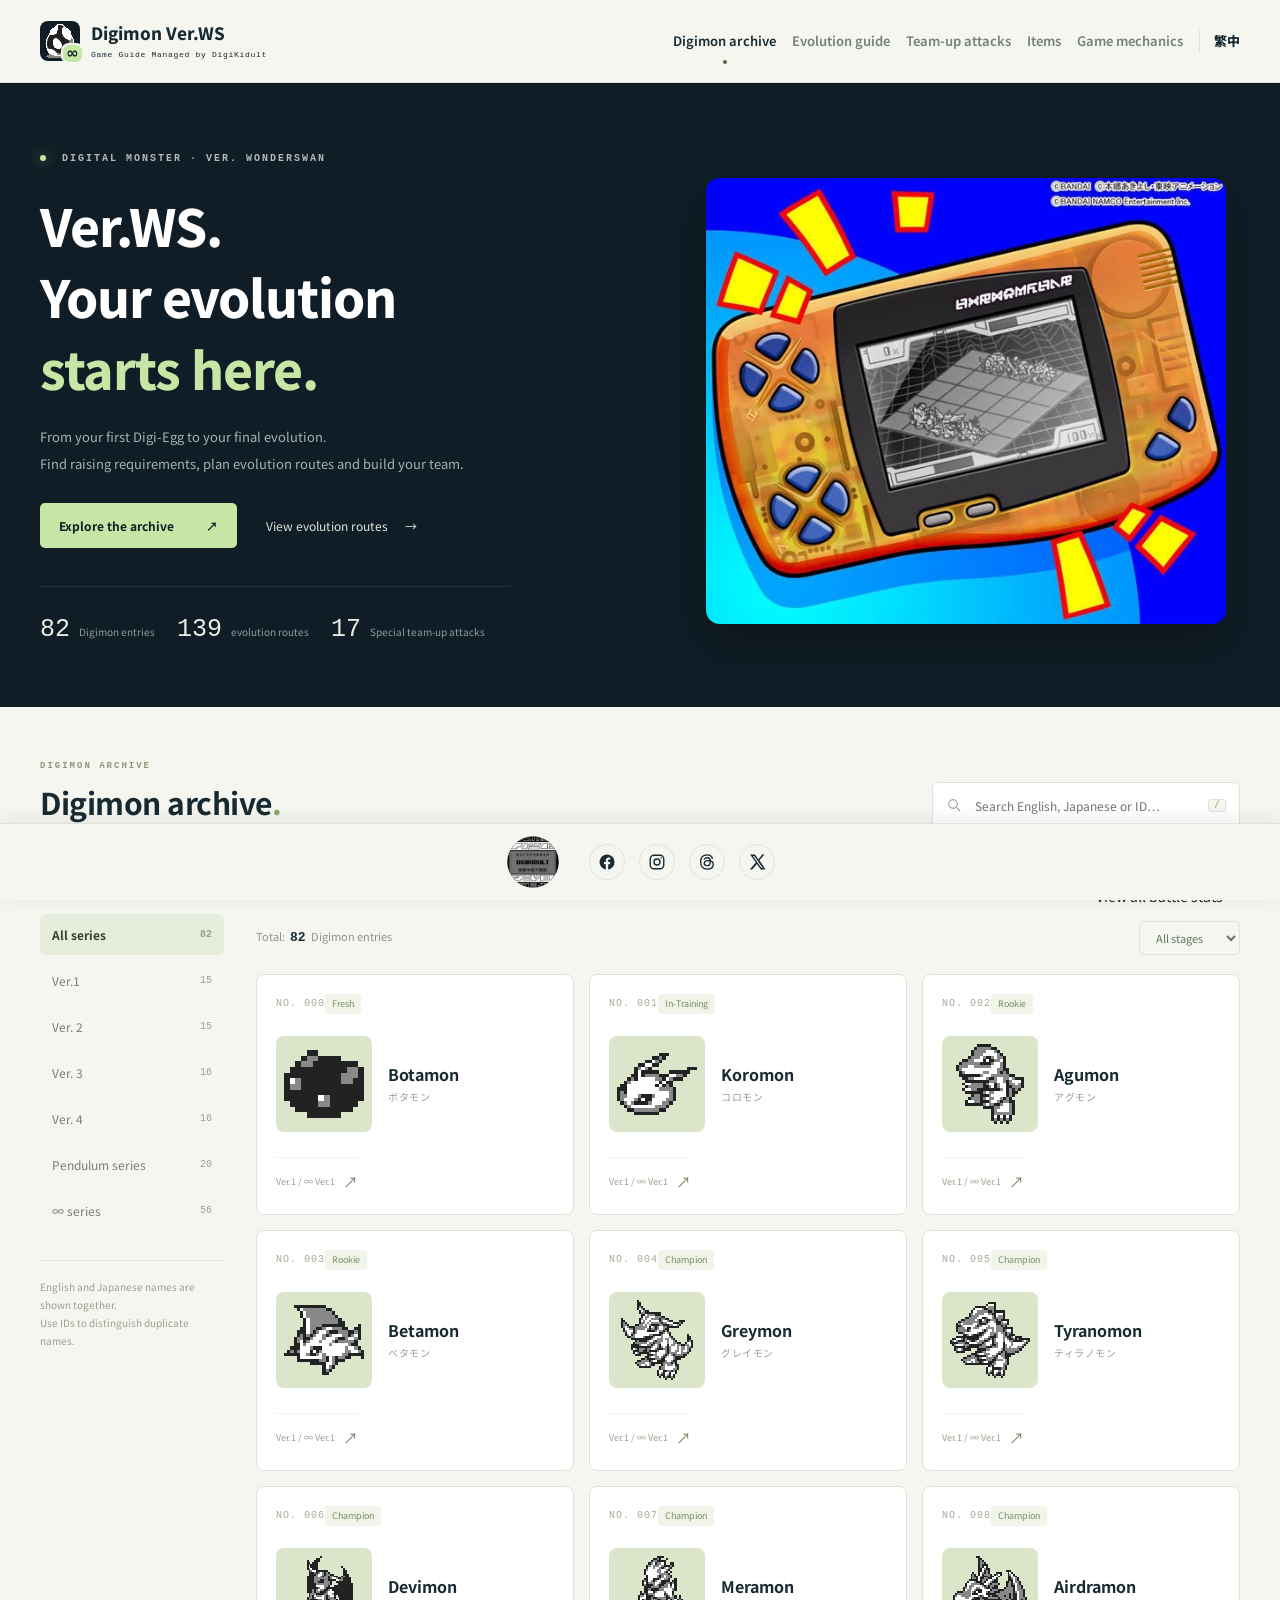
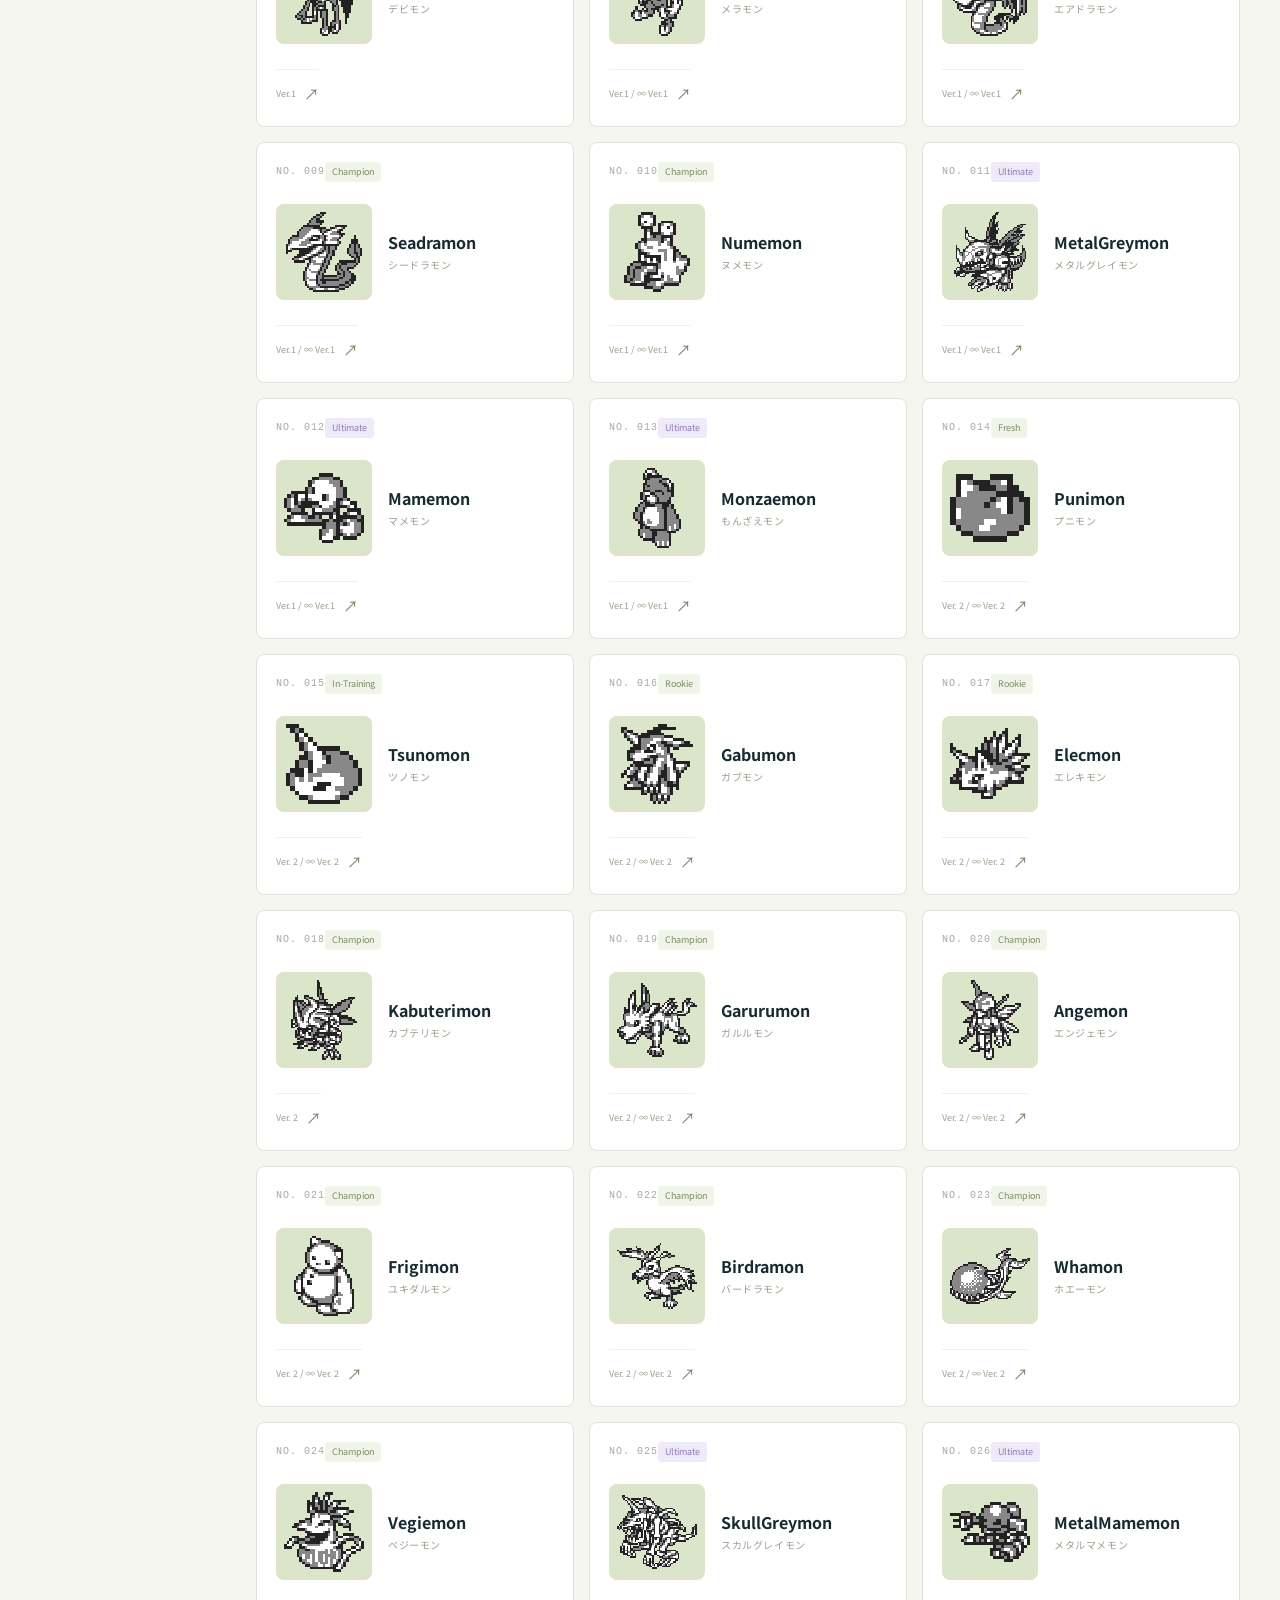
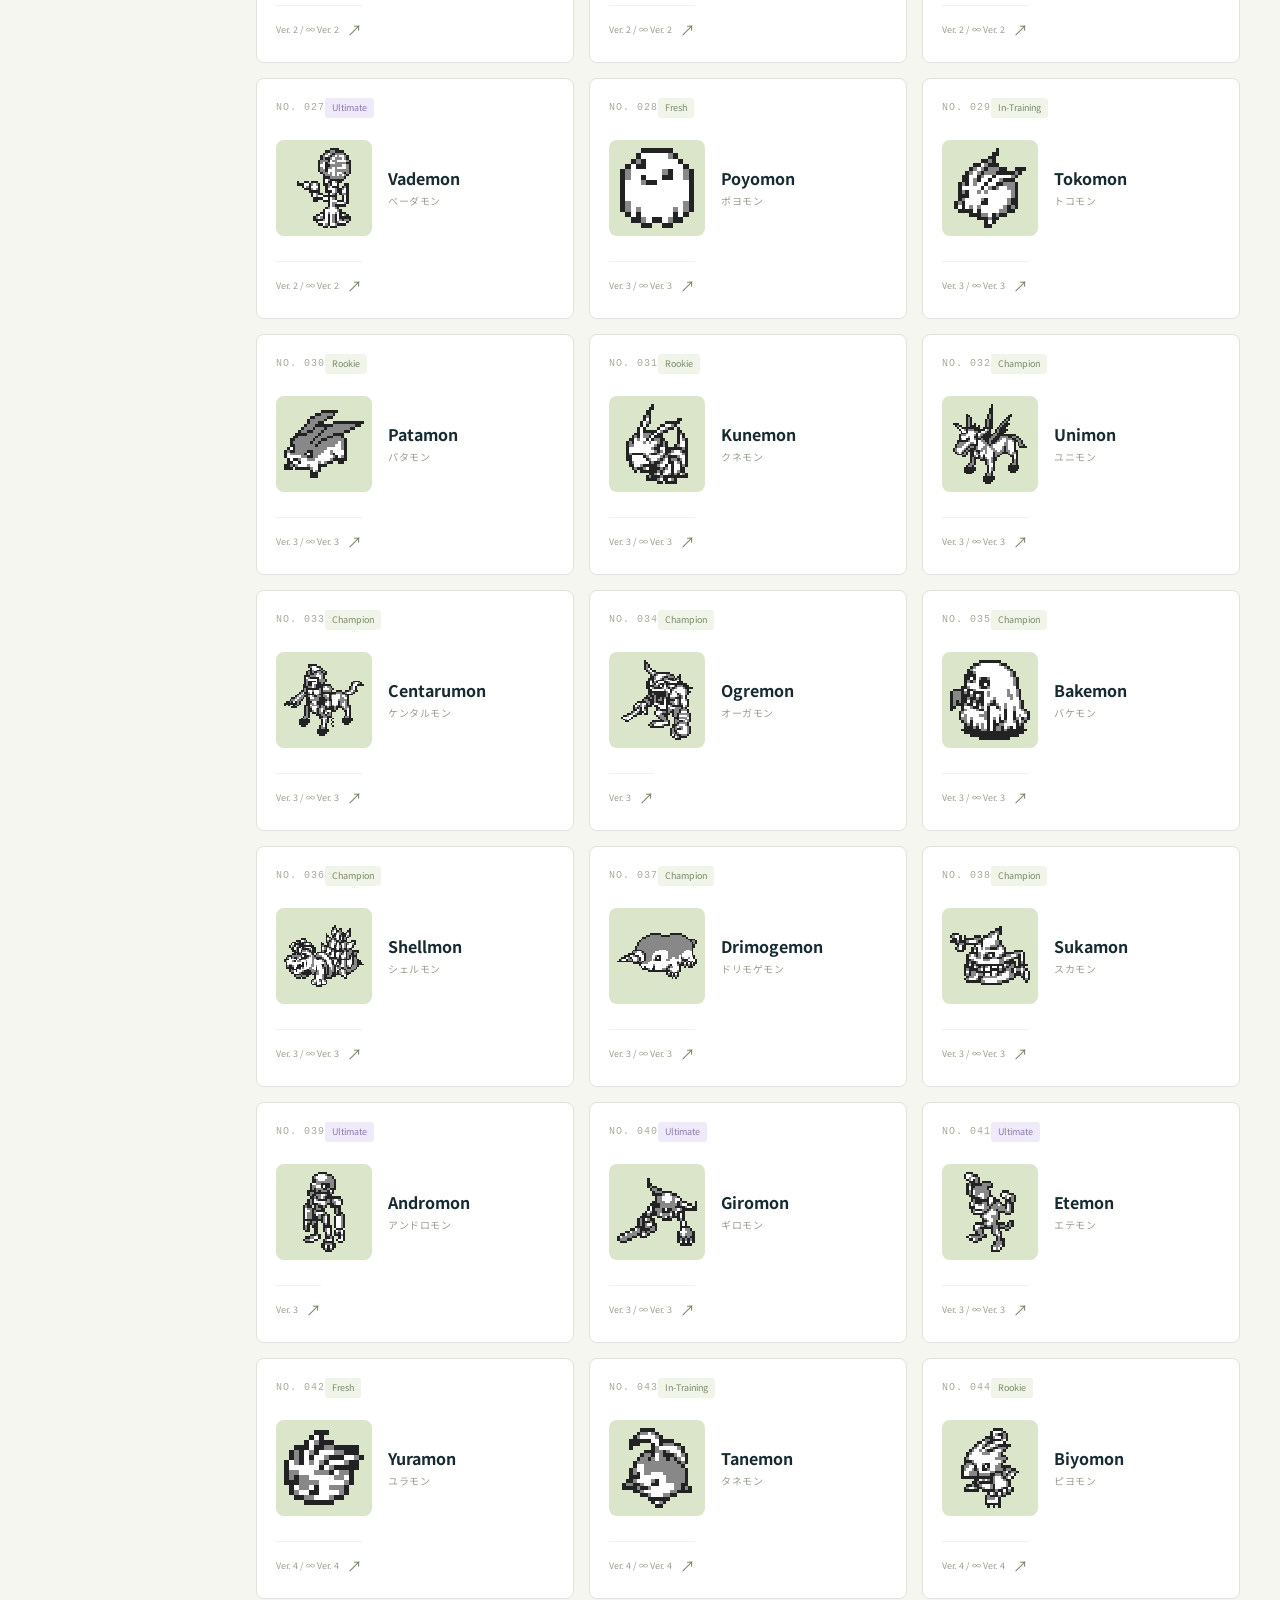
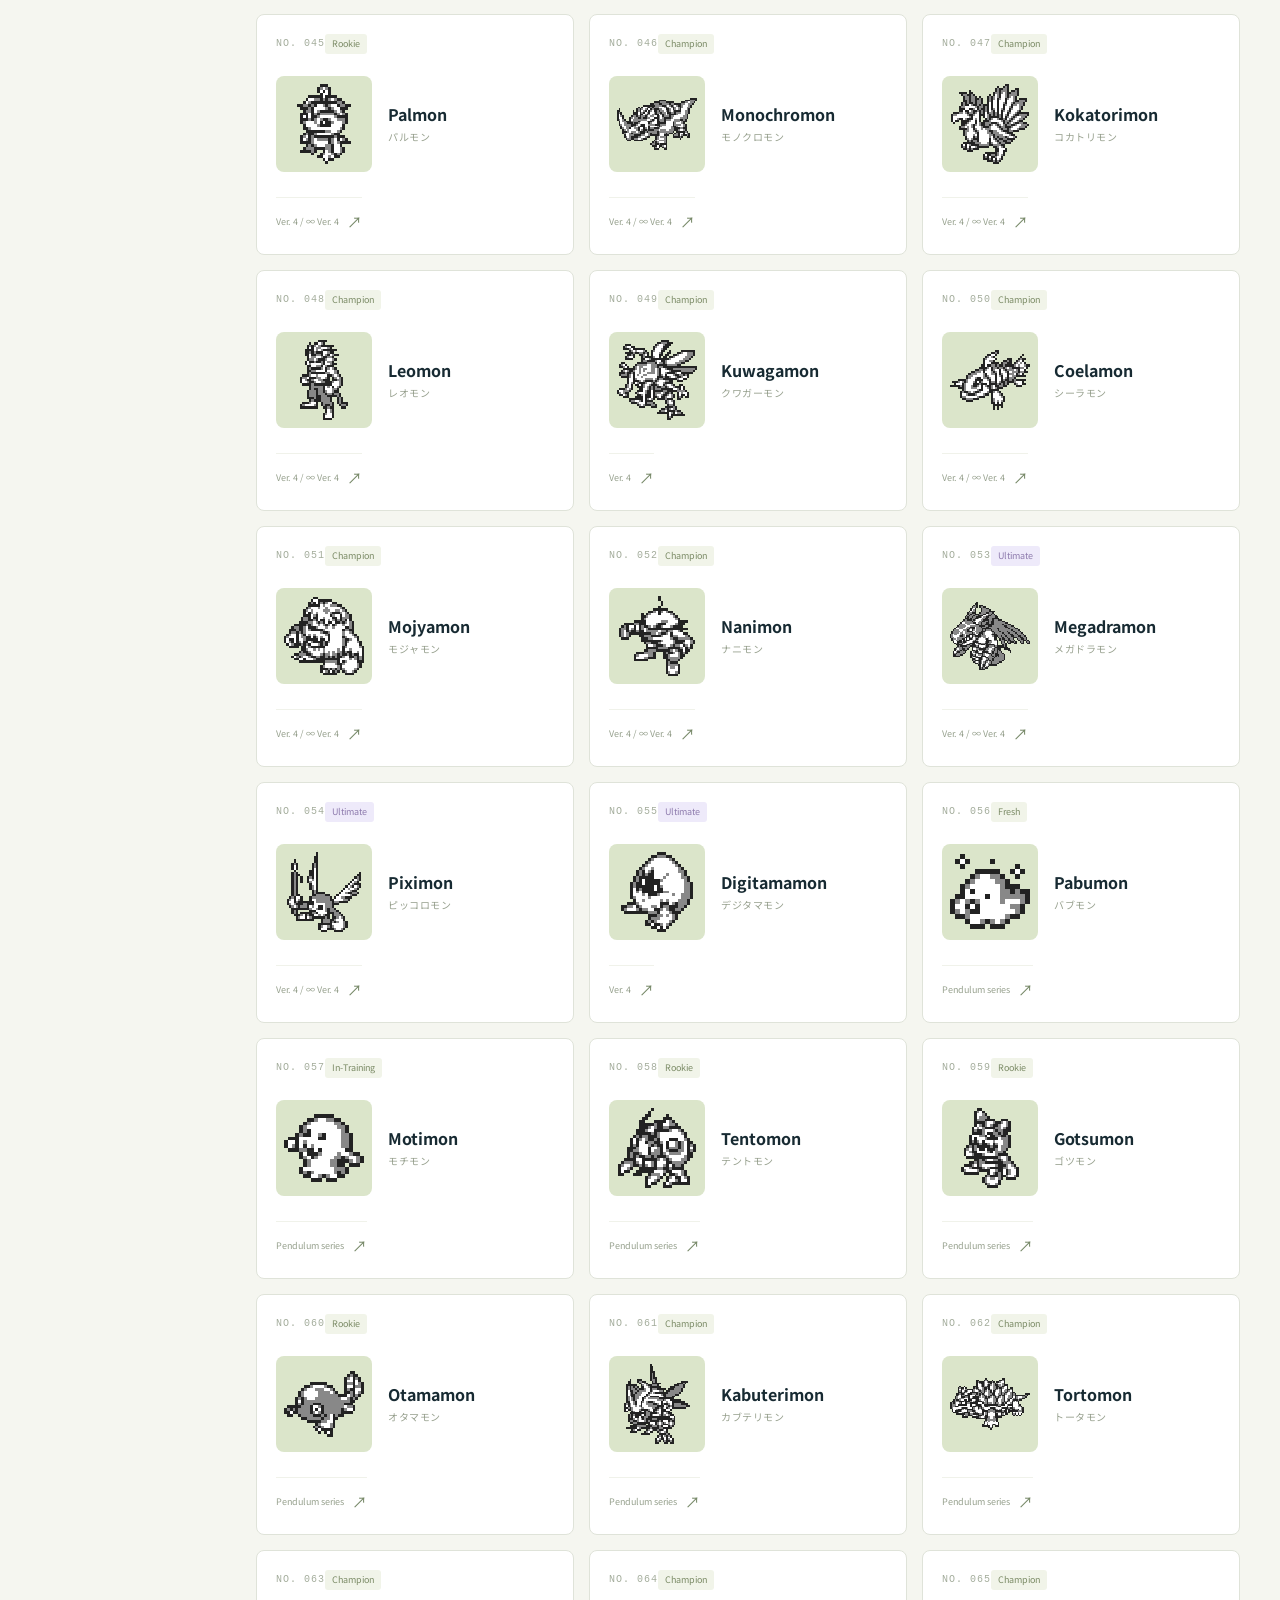
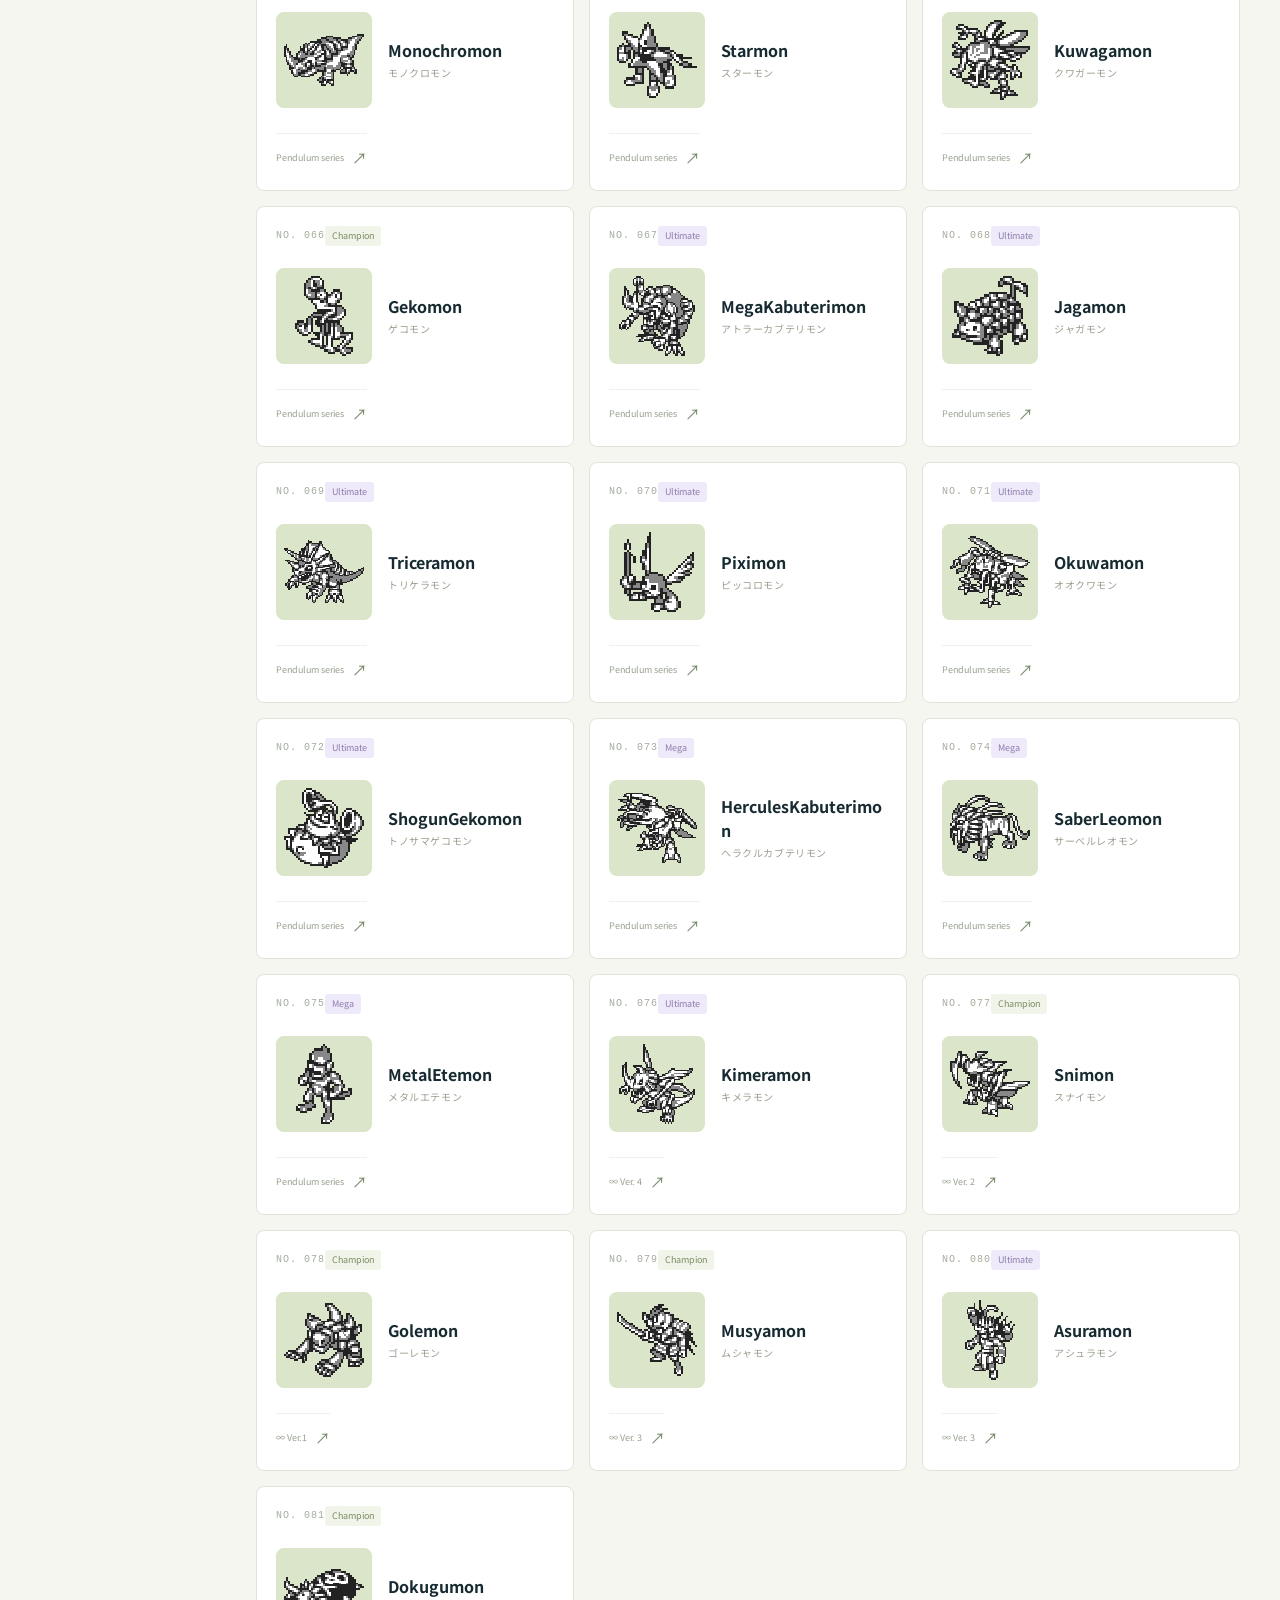
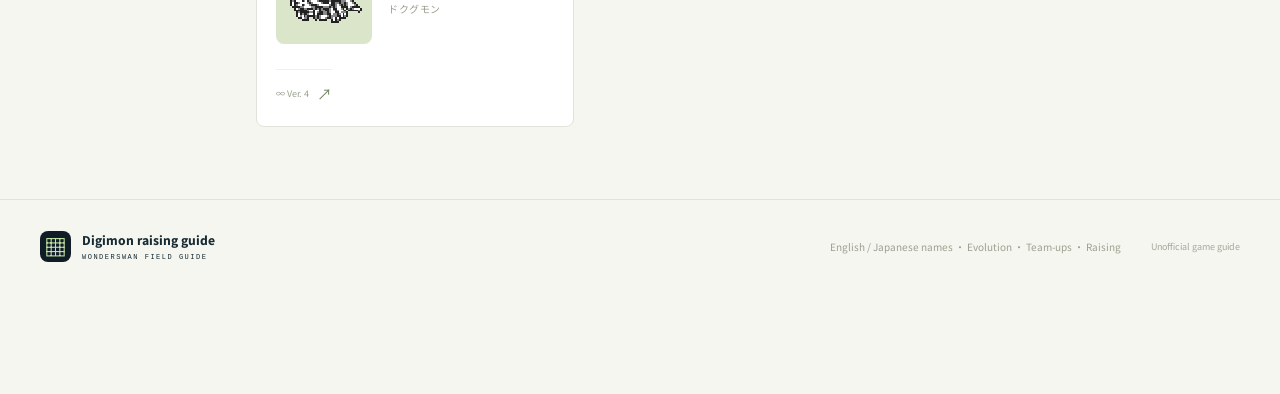
==== index_en.html @ 206e2a3a "Add files via upload" ====
<!doctype html>
<html lang="en">
<head>
 <meta charset="UTF-8"><meta name="viewport" content="width=device-width, initial-scale=1">
 <meta name="theme-color" content="#101d26"><meta name="description" content="Digital Monster Ver.WS guide: 82 Digimon, evolution requirements, team-up attacks, items and game mechanics.">
 <title>Digital Monster Ver.WS Guide</title>
 <link rel="icon" href="./icon.svg" type="image/svg+xml"><link rel="stylesheet" href="./style.css">
 <script defer src="./data_en.js"></script><script defer src="./core_en.js"></script><script defer src="./app_en.js"></script>
<link rel="stylesheet" href="./bottom-bar.css?v=20261018">
<script defer src="./language-switch.js"></script>
<link rel="alternate" hreflang="en" href="./index_en.html"><link rel="alternate" hreflang="zh-Hant" href="./index.html">
</head>
<body>
 <a class="skip" href="#main">Skip to guide content</a>
 <header class="site-header"><div class="header-inner">
  <a class="brand" href="#/digimon" aria-label="Back to the Digimon archive"><span class="brand-mark egg-brand-mark"><img src="./infinity-egg.png" alt="タマゴ∞" width="40" height="40"><span class="infinity-badge" aria-hidden="true">∞</span></span><span>Digimon Ver.WS<span class="brand-sub">Game Guide Managed by DigiKidult</span></span></a>
  <nav aria-label="Main navigation"><a href="#/digimon" data-nav="digimon">Digimon archive</a><a href="#/evolutions" data-nav="evolutions">Evolution guide</a><a href="#/team" data-nav="team">Team-up attacks</a><a href="#/items" data-nav="items">Items</a><a href="#/rules" data-nav="rules">Game mechanics</a><a id="language-switch" class="language-switch" href="./index.html" lang="zh-Hant" aria-label="切換至繁體中文">繁中</a></nav>

 </div></header>
 <section class="hero" id="hero"><div class="hero-inner">
  <div class="hero-copy"><p class="eyebrow"><span class="status-dot"></span> DIGITAL MONSTER · VER. WONDERSWAN</p><h1>Ver.WS.<br>Your evolution<br><span>starts here.</span></h1><p class="hero-description">From your first Digi-Egg to your final evolution.<br>Find raising requirements, plan evolution routes and build your team.</p><div class="hero-buttons"><a class="button primary" href="#catalog">Explore the archive <span aria-hidden="true">↗</span></a><a class="text-link" href="#/evolutions">View evolution routes <span aria-hidden="true">→</span></a></div>
   <div class="hero-stats"><div><b>82</b><span>Digimon entries</span></div><div><b>139</b><span>evolution routes</span></div><div><b>17</b><span>Special team-up attacks</span></div></div>
  </div>
  <div class="device-scene"><img class="hero-device-image" src="./wonderswan-device.png" alt="Orange WonderSwan showing a Digimon battle" width="590" height="506"></div>
 </div></section>
 <main id="main" tabindex="-1"><section id="catalog" class="content-shell"><div class="section-heading"><div><p class="eyebrow" id="section-kicker">DIGIMON ARCHIVE</p><h2 id="section-title">Digimon archive<span class="heading-period">.</span></h2><p id="section-description">Find your next partner by egg series and growth stage.</p></div><div class="search-wrap"><svg viewBox="0 0 24 24" aria-hidden="true"><circle cx="10" cy="10" r="6"/><path d="m15 15 5 5"/></svg><label class="sr-only" for="search">Search English or Japanese names, IDs or content</label><input id="search" type="search" placeholder="Search English, Japanese or ID…" autocomplete="off"><kbd>/</kbd></div></div>
 <div id="view"></div></section></main>
 <footer><div class="footer-inner"><div class="brand footer-brand"><span class="brand-mark" aria-hidden="true">▦</span><span>Digimon raising guide<span class="brand-sub">WONDERSWAN FIELD GUIDE</span></span></div><p>English / Japanese names · Evolution · Team-ups · Raising</p><span class="footer-small">Unofficial game guide</span></div></footer>
 <dialog id="detail" aria-labelledby="detail-title"><div id="detail-content"></div></dialog>
  <div class="bottom-social-banner" role="complementary" aria-label="Follow DigiKidult"><img class="digikidult-logo" src="./digikidult-logo.png" alt="DigiKidult logo" width="52" height="52"><div class="social-links" role="group" aria-label="DigiKidult social links"><a href="https://www.facebook.com/digikidult" target="_blank" rel="noopener noreferrer" aria-label="DigiKidult on Facebook (opens in a new tab)" title="Facebook · @digikidult"><svg viewBox="0 0 24 24" width="20" height="20" aria-hidden="true"><path fill="currentColor" d="M22 12a10 10 0 1 0-11.56 9.88v-6.99H7.9V12h2.54V9.8c0-2.5 1.49-3.89 3.77-3.89 1.09 0 2.23.2 2.23.2v2.45h-1.26c-1.24 0-1.63.77-1.63 1.56V12h2.78l-.44 2.89h-2.34v6.99A10 10 0 0 0 22 12Z"/></svg></a><a href="https://www.instagram.com/digikidult/" target="_blank" rel="noopener noreferrer" aria-label="DigiKidult on Instagram (opens in a new tab)" title="Instagram · @digikidult"><svg viewBox="0 0 24 24" width="20" height="20" aria-hidden="true"><g fill="none" stroke="currentColor" stroke-width="1.8"><rect x="3" y="3" width="18" height="18" rx="5"/><circle cx="12" cy="12" r="4"/></g><circle cx="17.5" cy="6.5" r="1" fill="currentColor"/></svg></a><a href="https://www.threads.net/@digikidult" target="_blank" rel="noopener noreferrer" aria-label="DigiKidult on Threads (opens in a new tab)" title="Threads · @digikidult"><svg viewBox="0 0 24 24" width="20" height="20" aria-hidden="true"><path fill="none" stroke="currentColor" stroke-width="1.8" stroke-linecap="round" stroke-linejoin="round" d="M19.3 7.2C18.1 3.9 15.9 2.5 12.4 2.5 6.3 2.5 3.5 6.1 3.5 12s3.1 9.5 8.7 9.5c5.1 0 8.1-2.7 8.1-6.3 0-3.1-2.8-5-6.8-5-3.3 0-5.2 1.5-5.2 3.6 0 1.9 1.6 3.1 3.7 3.1 3.2 0 4.4-2.3 4.4-5.7 0-3.1-1.4-4.9-4.2-4.9-1.7 0-3 .7-3.8 1.9"/></svg></a><a href="https://x.com/digikidult" target="_blank" rel="noopener noreferrer" aria-label="DigiKidult on X (opens in a new tab)" title="X · @digikidult"><svg viewBox="0 0 24 24" width="20" height="20" aria-hidden="true"><path fill="currentColor" d="M18.9 2H22l-6.8 7.8L23.2 22h-6.3L12 14.6 5.5 22H2.3l8.2-9.4L2.8 2h6.5l4.5 6.6L18.9 2Zm-1.1 18h1.7L8.3 3.9H6.5L17.8 20Z"/></svg></a></div></div>
</body></html>
---- style.css ----
@import url('https://fonts.googleapis.com/css2?family=Noto+Sans+TC:wght@400;500;600;700;800;900&display=swap');
:root{--ink:#172a32;--muted:#708078;--paper:#f5f6f0;--line:#dfe3d9;--accent:#c5e6a4;--dark:#101d26;--green:#506b3b;--font:'Noto Sans TC',system-ui,-apple-system,sans-serif}*{box-sizing:border-box}html{scroll-behavior:smooth;scroll-padding-top:100px}body{margin:0;background:var(--paper);color:var(--ink);font-family:var(--font);font-size:14px;line-height:1.75}a{color:inherit;text-decoration:none}button,input,select{font:inherit}button,a,input,select,summary{ -webkit-tap-highlight-color:transparent}button{cursor:pointer}button:focus-visible,a:focus-visible,summary:focus-visible{outline:3px solid #83a758;outline-offset:5px}input:focus,select:focus{outline:2px solid #83a758;outline-offset:2px}button:disabled{opacity:.4;cursor:default}.sr-only{position:absolute;width:1px;height:1px;padding:0;overflow:hidden;clip:rect(0,0,0,0);white-space:nowrap;border:0}.skip{position:fixed;top:-100px;z-index:100;background:var(--accent);padding:12px}.skip:focus{top:10px}.site-header{position:sticky;top:0;z-index:20;background:rgba(245,246,240,.97);border-bottom:1px solid var(--line);backdrop-filter:blur(16px)}.header-inner{max-width:1280px;margin:auto;padding:21px 40px;display:flex;align-items:center;gap:40px}.brand{display:flex;align-items:center;gap:11px;font-weight:800;line-height:1.35;font-size:18px;white-space:nowrap}.brand-mark{display:grid;place-items:center;background:var(--dark);color:var(--accent);font-size:30px;width:40px;height:40px;border-radius:8px;line-height:1}.brand-sub{display:block;font-family:monospace;font-size:9px;font-weight:500;letter-spacing:1.5px;margin-top:5px}.header-inner nav{display:flex;gap:29px;margin-left:auto;white-space:nowrap}.header-inner nav a{font-size:13px;font-weight:600;color:#74807c;position:relative}.header-inner nav a.active{color:var(--ink)}.header-inner nav a.active:after{content:'';height:4px;width:4px;position:absolute;bottom:-12px;left:calc(50% - 2px);border-radius:50%;background:var(--green)}.header-label{border-left:1px solid var(--line);padding-left:22px;font-size:10px;color:var(--muted);white-space:nowrap}.hero{background:var(--dark);color:white;overflow:hidden;position:relative}.hero:before{content:'';position:absolute;inset:0;background-image:radial-gradient(#71818a55 .65px,transparent .65px);background-size:22px 22px;mask-image:linear-gradient(90deg,transparent,#000)}.hero-inner{max-width:1280px;padding:67px 40px 55px;margin:auto;display:grid;grid-template-columns:1.1fr 1fr;position:relative;gap:50px}.eyebrow{font-family:monospace;letter-spacing:2px;font-size:10px;font-weight:600;color:var(--muted);margin:0 0 15px}.hero .eyebrow{color:#b1bcb7;font-size:10px}.status-dot{display:inline-block;width:6px;height:6px;border-radius:50%;background:var(--accent);margin-right:8px;box-shadow:0 0 12px #b9d98a99}h1{font-size:clamp(37px,4.3vw,58px);line-height:1.4;letter-spacing:-1px;font-weight:800;margin:22px 0 18px}h1 span{color:var(--accent)}.hero-description{color:#a6b3b3;font-size:13px;line-height:2.1;margin-bottom:26px}.hero-buttons{display:flex;align-items:center;gap:29px}.button{border:0;padding:12px 19px;display:inline-flex;gap:32px;align-items:center;border-radius:5px;font-weight:700;font-size:12px}.primary{background:var(--accent);color:var(--dark)}.primary:hover{background:#d6edbd}.text-link{font-size:12px;color:#dce5dd;display:flex;gap:17px}.hero-stats{display:flex;gap:42px;margin-top:38px;padding-top:21px;border-top:1px solid #ffffff16;max-width:470px}.hero-stats>div{display:flex;align-items:baseline;gap:9px}.hero-stats b{font-family:monospace;font-size:25px;font-weight:500;color:#e6eee3}.hero-stats span{font-size:10px;color:#8f9f9f}.device-scene{position:relative;min-height:360px;display:flex;align-items:center;justify-content:center;isolation:isolate}.orbit{position:absolute;width:360px;height:360px;border:1px solid #c5e6a413;border-radius:50%;z-index:-1}.orbit-two{width:460px;height:460px;border-style:dashed}.scene-label{position:absolute;right:8px;top:5px;font:10px monospace;letter-spacing:2px;color:#93a29b}.device{background:#caccc2;width:330px;border-radius:28px 28px 65px 30px;padding:17px 22px 22px;transform:rotate(-9deg);box-shadow:12px 19px 0 #0003,inset 2px 3px 0 #f6f8e85c,inset -3px -5px 0 #797f7266}.device-top{font:7px monospace;letter-spacing:2px;display:flex;justify-content:space-between;color:#535d54;margin-bottom:12px}.device-top span:last-child{color:#526e3a}.device-bezel{background:#2e3b3c;border-radius:10px;padding:19px 23px 25px;box-shadow:inset 1px 3px 2px #0006}.lcd{background:#b6d09b;color:#354c35;padding:10px 12px 8px;box-shadow:inset 3px 3px 5px #24371950;position:relative}.lcd:after{content:'';position:absolute;inset:0;background:repeating-linear-gradient(0deg,transparent,transparent 3px,#344c3412 3px,#344c3412 4px);pointer-events:none}.lcd-top,.lcd-bottom{display:flex;justify-content:space-between;font:8px monospace;letter-spacing:1px}.pixel-pal{display:block;width:130px;height:130px;margin:12px auto;color:#354c35}.device-bottom{display:flex;justify-content:space-between;align-items:center;padding-top:20px}.dpad{width:47px;height:47px;background:#46504d;clip-path:polygon(33% 0,67% 0,67% 33%,100% 33%,100% 67%,67% 67%,67% 100%,33% 100%,33% 67%,0 67%,0 33%,33% 33%)}.device-caption{font:6px monospace;color:#536052;letter-spacing:1px}.device-buttons{display:flex;gap:9px;transform:rotate(-25deg)}.device-buttons i{width:22px;height:22px;border-radius:50%;background:#6c775c;box-shadow:inset -2px -2px 0 #3d4a3b6b}.scene-note{position:absolute;bottom:0;right:5px;font-size:10px;color:#849a8c;letter-spacing:1px}.scene-note span{color:var(--accent);margin-right:8px}.content-shell{max-width:1280px;margin:auto;padding:52px 40px 72px;min-height:650px}.section-heading{display:flex;align-items:center;justify-content:space-between;gap:25px;margin-bottom:32px}.section-heading .eyebrow{color:#8b987c;margin-bottom:6px;font-size:9px}.section-heading h2{font-size:30px;letter-spacing:-.5px;line-height:1.4;margin:0 0 8px}.heading-period{color:#8ca96b}.section-heading p:not(.eyebrow){font-size:12px;color:var(--muted);margin:0}.search-wrap{display:flex;align-items:center;gap:10px;background:#fff;border:1px solid var(--line);border-radius:6px;padding:11px 13px;min-width:300px}.search-wrap svg{width:17px;height:17px;fill:none;stroke:#8c9887;stroke-width:1.5}.search-wrap input{border:0;background:none;min-width:0;flex:1;width:225px;font-size:12px;outline:0}.search-wrap:focus-within{box-shadow:0 0 0 2px #acc790}.search-wrap kbd{font:10px monospace;color:#99a28f;background:#f5f6f0;padding:0 5px;border:1px solid var(--line);border-radius:3px}.catalog-layout{display:grid;grid-template-columns:184px 1fr;gap:32px}.filters-label{font-size:10px;color:#99a08f;letter-spacing:1px;font-weight:600;margin:0 0 13px}.family-list{display:flex;flex-direction:column;gap:5px}.family-button{background:transparent;border:0;text-align:left;border-radius:5px;padding:10px 12px;color:#768073;font-size:12px;display:flex;justify-content:space-between;align-items:center}.family-button.active{background:#e7eddc;color:#32442b;font-weight:700}.family-button:hover{background:#edf0e5}.family-button span{font-family:monospace;font-size:10px;color:#98a08d}.aside-note{margin-top:29px;border-top:1px solid var(--line);padding-top:17px;font-size:10px;color:#98a08f;line-height:1.8}.filter-toolbar{display:flex;gap:12px;align-items:center;justify-content:space-between;margin-bottom:18px;min-height:36px}.result-count{font-size:11px;color:#8a9587}.result-count b{font-family:monospace;color:var(--ink);font-size:13px;margin:0 3px}.stage-select{border:1px solid var(--line);border-radius:5px;background:transparent;font-size:11px;color:#687764;padding:7px 12px;max-width:160px}.card-grid{display:grid;grid-template-columns:repeat(3,minmax(0,1fr));gap:15px}.mon-card{background:#fff;border:1px solid var(--line);border-radius:8px;padding:19px;position:relative;min-height:188px;text-align:left;width:100%;transition:transform .15s,border-color .15s,box-shadow .15s;color:var(--ink);display:flex;flex-direction:column}.mon-card:hover{transform:translateY(-3px);border-color:#a5b98d;box-shadow:0 7px 20px #21321b0b}.mon-card .card-top{display:flex;justify-content:space-between;align-items:center;margin-bottom:14px}.dex-number{font-family:monospace;font-size:10px;letter-spacing:1px;color:#a4ad9c}.stage-tag{background:#f1f4e9;color:#7b8b66;font-size:9px;padding:2px 7px;border-radius:3px;white-space:nowrap}.stage-tag.advanced{background:#eeeafa;color:#8e7bad}.name-line{display:flex;align-items:center;gap:12px}.mon-emblem{height:38px;width:38px;display:grid;place-items:center;border-radius:7px;background:#f1f4ea;font-size:20px;color:#8a9d6e;font-family:monospace;flex-shrink:0}.name-line h3{font-size:16px;font-weight:700;line-height:1.5;margin:0 0 2px}.ja-name{color:#98a18f;font-size:10px;letter-spacing:.6px;margin:0}.card-bottom{border-top:1px solid #f0f2ea;margin-top:17px;padding-top:11px;display:flex;align-items:center;justify-content:space-between;font-size:9px;color:#97a18e;gap:8px}.card-arrow{color:#758766;font-size:15px}.family-display{max-width:84%;overflow:hidden;text-overflow:ellipsis;white-space:nowrap}.empty{padding:70px 20px;text-align:center;background:#fff;border:1px dashed var(--line);border-radius:7px;color:var(--muted);grid-column:1/-1}.empty b{display:block;color:var(--ink);margin-bottom:6px}.empty button{border:0;background:var(--accent);color:var(--ink);padding:8px 18px;border-radius:4px;margin-top:12px}.tab-intro{font-size:12px;color:var(--muted);margin-bottom:22px}.table-container{overflow:auto;background:#fff;border:1px solid var(--line);border-radius:7px}table{border-collapse:collapse;width:100%;text-align:left}th{font-size:10px;font-weight:600;color:#8c9783;background:#eef1e7;padding:13px 16px;white-space:nowrap}td{padding:16px;border-top:1px solid #edf0e5;font-size:12px;vertical-align:top}.cell-name{min-width:125px}.cell-name b{display:block;font-size:13px}.cell-name small{color:#929d87;font-size:10px}.text-button{border:0;background:none;padding:0;color:var(--ink);text-align:left}.text-button:hover b{color:#5c7c3a}.conditions{min-width:240px}.condition-line{margin:3px 0;color:#62715c;font-size:11px}.chip{display:inline-block;padding:3px 7px;border-radius:4px;background:#edf2e3;color:#6a8053;font-size:10px;white-space:nowrap}.note{color:#8b9781;font-size:11px;margin:12px 0}.pills{display:flex;gap:7px;flex-wrap:wrap;margin-bottom:22px}.pill{border:1px solid var(--line);background:transparent;border-radius:5px;color:#85907c;padding:7px 13px;font-size:11px}.pill.active{background:var(--dark);border-color:var(--dark);color:var(--accent)}.rate-grid{display:grid;grid-template-columns:repeat(3,1fr);gap:16px;margin:22px 0}.rate-card{background:white;border:1px solid var(--line);border-radius:8px;padding:22px}.rate-card span{font-size:11px;color:var(--muted)}.rate-card b{font:38px monospace;display:block;margin-top:9px;color:#5c7546}.content-title{font-size:20px;margin:34px 0 15px}.team-grid{display:grid;grid-template-columns:repeat(3,1fr);gap:15px}.team-card{background:#fff;border:1px solid var(--line);padding:18px;border-radius:7px}.team-card small{font:9px monospace;color:#a2ad95}.pair{display:grid;grid-template-columns:1fr auto 1fr;gap:10px;align-items:center;margin-top:14px}.pair b{font-size:12px;display:block}.pair .ja-name{font-size:9px;word-break:break-word;line-height:1.6}.pair>span{color:#b8c99d}.info-strip{background:#e9efdf;border-left:3px solid #a8bf8b;padding:14px 18px;font-size:12px;color:#6d7e5b}.disclosure{margin-top:25px;border:1px solid var(--line);border-radius:7px;background:#fff}.disclosure summary{padding:16px 20px;font-size:12px;font-weight:600;cursor:pointer}.disclosure>.inside{padding:0 20px 20px}.rules-grid{display:grid;grid-template-columns:1fr 1fr;gap:12px}.rule-card{background:white;border:1px solid var(--line);border-radius:6px}.rule-card summary{padding:17px;font-size:12px;cursor:pointer;font-weight:600}.rule-card p{padding:0 17px 17px;margin:0;color:#7c8972;font-size:12px;line-height:1.9}.calc{background:#18282c;color:#e0e9d8;padding:24px;border-radius:8px;margin-bottom:24px}.calc h3{font-size:17px;margin:0 0 5px}.calc p{color:#a4b49a;font-size:11px;margin:0 0 18px}.calc-grid{display:grid;grid-template-columns:repeat(4,1fr) 1.1fr;gap:13px;align-items:end}.calc label{font-size:10px;color:#b1c1a7;display:block}.calc input{width:100%;display:block;margin-top:7px;padding:8px 10px;border:1px solid #495a43;border-radius:4px;background:#233734;color:#e5efda}.calc-result{text-align:center}.calc-result b{display:block;font:31px monospace;color:var(--accent)}.calc-result span{font-size:10px;color:#b1c1a7}.calc-error{color:#ffcebc;font-size:11px;margin-top:12px}.item-effect{min-width:260px}.item-obtain{min-width:230px;color:#7d8a73}.section-heading.stickyless{margin-bottom:20px}dialog{border:1px solid var(--line);border-radius:12px;width:min(850px,calc(100% - 30px));max-height:90vh;padding:0;background:var(--paper);color:var(--ink);box-shadow:0 30px 100px #0005}dialog::backdrop{background:#0b171dcc;backdrop-filter:blur(4px)}.detail-header{background:var(--dark);color:#fff;padding:28px;position:relative}.detail-header h2{font-size:27px;margin:5px 0}.detail-header .ja-name{color:#a2b78e;font-size:14px}.close-button{position:absolute;right:20px;top:18px;border:1px solid #ffffff30;border-radius:50%;background:transparent;color:white;width:32px;height:32px;font-size:23px;display:grid;place-items:center;line-height:1}.detail-body{padding:26px}.detail-stat-grid{display:grid;grid-template-columns:repeat(3,1fr);gap:12px;margin-bottom:25px}.detail-stat{background:white;border:1px solid var(--line);border-radius:5px;padding:13px}.detail-stat span{display:block;font-size:10px;color:#98a28d}.detail-stat b{font-size:12px}.route-card{background:#fff;border:1px solid var(--line);border-radius:6px;padding:16px;margin:10px 0}.route-card .route-title{display:flex;justify-content:space-between;gap:15px;align-items:center;margin-bottom:8px}.route-title b{font-size:15px}.route-card p{font-size:11px;color:#7b896f;margin:5px 0}.detail-body h3{font-size:16px;margin:25px 0 12px}.back-links{display:flex;gap:8px;flex-wrap:wrap}.back-links button{font-size:11px;border:1px solid var(--line);background:white;padding:7px 12px;border-radius:4px;color:#6b7d58}.footer-inner{max-width:1280px;margin:auto;padding:28px 40px;display:flex;gap:30px;align-items:center;border-top:1px solid var(--line)}.footer-brand{font-size:12px}.footer-brand .brand-mark{width:31px;height:31px;font-size:23px}.footer-brand .brand-sub{font-size:7px}.footer-inner p{font-size:10px;color:#9aa18f;margin-left:auto}.footer-small{font-size:9px;color:#a3aa9b}.hidden{display:none!important}.announcement{color:#87937a;font-size:11px;margin-bottom:20px}.tools-row{display:flex;gap:10px;align-items:center;justify-content:space-between;margin-bottom:18px}
@media(min-width:1500px){.hero-inner{padding-top:78px;padding-bottom:64px}}@media(max-width:1050px){.header-inner{padding:18px 25px;gap:20px}.header-label{display:none}.header-inner nav{gap:23px}.content-shell{padding:40px 25px 60px}.hero-inner{padding:50px 25px;gap:20px}.hero-stats{gap:25px}.hero-stats>div{display:block}.hero-stats span{display:block}.device{transform:rotate(-9deg) scale(.88)}.card-grid{grid-template-columns:repeat(2,minmax(0,1fr))}.team-grid{grid-template-columns:repeat(2,1fr)}.catalog-layout{grid-template-columns:155px 1fr;gap:22px}.footer-inner{padding:25px}}@media(max-width:700px){.header-inner{padding:14px 19px;flex-wrap:wrap;gap:14px}.brand{font-size:16px}.brand-mark{width:34px;height:34px}.brand-sub{font-size:8px}.header-inner nav{width:100%;order:2;justify-content:space-between;gap:10px}.header-inner nav a{font-size:11px}.header-inner nav a.active:after{bottom:-6px}.hero-inner{padding:32px 22px 30px;grid-template-columns:1fr}.hero-copy{position:relative;z-index:1}.hero .eyebrow{font-size:8px;letter-spacing:1.3px}h1{font-size:39px;margin:18px 0}.hero-description{font-size:12px}.hero-stats{gap:25px;margin-top:30px;justify-content:space-between;max-width:none}.hero-stats b{font-size:23px}.hero-stats span{font-size:9px}.device-scene{display:none}.section-heading{align-items:stretch;flex-direction:column;gap:20px}.section-heading h2{font-size:26px}.search-wrap{min-width:0;width:100%}.search-wrap input{width:auto}.content-shell{padding:32px 18px 45px}.catalog-layout{display:block}.family-list{flex-direction:row;flex-wrap:wrap;gap:5px;margin-bottom:12px}.family-button{font-size:10px;padding:7px 9px;border:1px solid var(--line);gap:6px}.family-button span{font-size:9px}.filters-label,.aside-note{display:none}.filter-toolbar{margin-bottom:14px}.mon-card{padding:13px;min-height:170px}.card-grid{gap:10px}.name-line{gap:8px}.name-line h3{font-size:13px}.mon-emblem{width:29px;height:32px;font-size:16px}.ja-name{font-size:9px;letter-spacing:0;word-break:break-word}.stage-tag{font-size:8px;padding:2px 4px}.card-bottom{font-size:8px;margin-top:13px}.dex-number{font-size:9px}.team-grid{grid-template-columns:1fr}.rate-grid{gap:8px}.rate-card{padding:13px}.rate-card b{font-size:28px}.rate-card span{font-size:9px}.rules-grid{grid-template-columns:1fr}.calc{padding:18px}.calc-grid{grid-template-columns:1fr 1fr;gap:13px}.calc-result{grid-column:1/-1;text-align:left;margin-top:8px}.calc-result b{display:inline-block;margin-right:12px}.footer-inner{padding:25px 18px;flex-wrap:wrap;gap:12px}.footer-inner p{margin:0;order:3;width:100%}.footer-small{margin-left:auto}.detail-header,.detail-body{padding:20px}.detail-stat-grid{gap:7px}.detail-stat{padding:9px}.detail-stat b{font-size:11px}.pair{gap:8px}.table-container td{padding:12px}.tools-row{align-items:flex-start;gap:12px}.stage-select{max-width:135px}.section-heading p:not(.eyebrow){font-size:11px}}@media(prefers-reduced-motion:reduce){html{scroll-behavior:auto}*{transition:none!important}}

/* Native game pixels keep their original proportions at every display size. */
.sprite-stage{display:flex;align-items:center;justify-content:center;flex:0 0 96px;width:96px;height:96px;background:#dbe5ca;border-radius:8px}.digimon-sprite{object-fit:contain;image-rendering:pixelated;image-rendering:crisp-edges;display:block;padding:8px;max-width:100%}.mon-card .name-line{min-height:112px;gap:16px}.mon-card .name-line>div{min-width:0}.detail-header{min-height:174px;padding-right:200px}.detail-sprite-stage{position:absolute;right:52px;top:18px;width:144px;height:144px;display:flex;align-items:center;justify-content:center;border-radius:8px;background:#dbe5ca}.detail-sprite-stage img{width:144px;height:144px;padding:15px}
@media(max-width:1050px){.sprite-stage{flex-basis:80px;width:80px;height:80px}.sprite-stage img{width:80px;height:80px}.mon-card .name-line{gap:12px}}@media(max-width:700px){.mon-card .name-line{flex-direction:column;align-items:flex-start;gap:10px;min-height:145px}.sprite-stage{width:80px;height:80px;flex-basis:80px;align-self:center}.detail-header{padding-right:126px;min-height:148px}.detail-sprite-stage{right:18px;top:46px;width:96px;height:96px}.detail-sprite-stage img{width:96px;height:96px;padding:8px}}

.hero-device-image{display:block;width:100%;height:auto;max-width:520px;border-radius:14px;box-shadow:0 20px 45px #0004}.device-scene{min-width:0}@media(max-width:700px){.device-scene{display:flex;min-height:0;padding:12px 0 4px}.hero-device-image{max-width:360px}}

.egg-brand-mark{position:relative;background:#101d26;overflow:visible;flex-shrink:0}.egg-brand-mark img{display:block;width:34px;height:34px;object-fit:contain;image-rendering:pixelated}.infinity-badge{position:absolute;right:-4px;bottom:-3px;background:#c5e6a4;color:#101d26;border:2px solid #f5f6f0;border-radius:8px;font:bold 15px/17px system-ui;width:23px;text-align:center}.site-header .brand{font-size:17px}@media(max-width:700px){.site-header .brand{font-size:16px}.egg-brand-mark img{width:29px;height:29px}}

.social-links{display:flex;align-items:center;gap:6px;flex-shrink:0}.social-links a{display:grid;place-items:center;width:32px;height:32px;border:1px solid var(--line);border-radius:50%;color:var(--ink);transition:background .15s,color .15s}.social-links a:hover{background:var(--dark);color:var(--accent)}.social-links svg{display:block;width:17px;height:17px}.site-header .brand-sub{letter-spacing:.7px;font-size:8px}.header-inner{gap:24px}.header-inner nav{gap:22px}@media(max-width:1100px) and (min-width:701px){.header-inner{flex-wrap:wrap;gap:14px}.social-links{margin-left:auto}.header-inner nav{width:100%;order:3;justify-content:center;margin:0;padding-top:5px}}@media(max-width:700px){.header-inner{gap:12px}.social-links{margin-left:auto;gap:3px}.social-links a{width:27px;height:27px}.social-links svg{width:15px;height:15px}.site-header .brand-sub{font-size:7px;letter-spacing:.2px}.site-header .brand{font-size:14px;gap:8px}}@media(max-width:380px){.header-inner{padding-left:12px;padding-right:12px}.social-links a{width:24px;height:24px}.social-links{gap:2px}}

.ability-grid{display:grid;grid-template-columns:repeat(3,minmax(0,1fr));gap:10px}.battle-stats{padding-bottom:18px;margin-bottom:22px;border-bottom:1px solid var(--line)}.battle-stats h3{margin-top:0}.ability-grid b{font-size:17px}.dex-stat-link{text-align:right;margin-bottom:12px}.ability-grid .detail-stat span{color:#65745f}@media(max-width:700px){.ability-grid{grid-template-columns:repeat(2,minmax(0,1fr))}.ability-grid b{font-size:15px}}

.header-social-group{display:flex;align-items:center;gap:14px;flex-shrink:0}.digikidult-logo{display:block;width:52px;height:52px;object-fit:contain;border-radius:50%;background:white;flex-shrink:0}.header-inner{gap:20px}.header-inner nav{gap:18px}@media(max-width:1100px) and (min-width:701px){.header-social-group{margin-left:auto}.header-social-group .social-links{margin-left:0}}@media(max-width:700px){.header-social-group{width:100%;order:3;justify-content:center;gap:16px;padding-top:4px}.header-social-group .social-links{margin-left:0;gap:9px}.digikidult-logo{width:44px;height:44px}.header-social-group .social-links a{width:30px;height:30px}.header-inner nav{gap:10px}.header-inner .brand{margin-right:auto}}

.digikidult-logo{background:transparent;object-fit:cover;clip-path:circle(49% at 50% 50%)}

/* Center the logo above its social links and mask image-baked white corners. */
.header-social-group{display:flex!important;flex-direction:column!important;align-items:center!important;justify-content:center!important;gap:8px!important}.header-social-group .social-links{display:flex!important;justify-content:center!important;margin:0!important;align-self:center!important}.header-social-group .digikidult-logo{display:block!important;width:66px!important;height:66px!important;max-width:none!important;object-fit:cover!important;object-position:center!important;align-self:center!important;margin:0 auto!important;background:transparent!important;border:0!important;border-radius:50%!important;clip-path:circle(46% at 50% 50%)!important;flex-shrink:0!important}@media(max-width:700px){.header-social-group{width:100%;padding:5px 0!important}.header-social-group .digikidult-logo{width:56px!important;height:56px!important}}

/* Bottom floating social banner. */
body{padding-bottom:110px}.bottom-social-banner{position:fixed;z-index:25;bottom:calc(14px + env(safe-area-inset-bottom,0px));left:50%;transform:translateX(-50%);display:flex;align-items:center;justify-content:center;gap:20px;padding:8px 20px 8px 10px;max-width:calc(100vw - 24px);border:1px solid #dfe3d9;border-radius:48px;background:rgba(245,246,240,.97);box-shadow:0 6px 28px #101d2626;backdrop-filter:blur(14px)}.bottom-social-banner .digikidult-logo{display:block;width:56px;height:56px;object-fit:cover;object-position:center;background:transparent;border:0;clip-path:circle(46% at 50% 50%);border-radius:50%;margin:0;flex-shrink:0}.bottom-social-banner .social-links{display:flex;flex-direction:row;align-items:center;justify-content:center;gap:10px;margin:0}.bottom-social-banner .social-links a{width:36px;height:36px}.bottom-social-banner .social-links svg{width:18px;height:18px}@media(max-width:700px){body{padding-bottom:100px}.bottom-social-banner{gap:14px;padding:7px 14px 7px 8px;bottom:calc(10px + env(safe-area-inset-bottom,0px))}.bottom-social-banner .digikidult-logo{width:48px;height:48px}.bottom-social-banner .social-links{gap:8px}.bottom-social-banner .social-links a{width:33px;height:33px}}

/* Language navigation */
.header-inner nav .language-switch{color:var(--ink);font-weight:800;border-left:1px solid var(--line);padding-left:14px}html[lang="en"] .header-inner nav{gap:16px}html[lang="en"] .header-inner{flex-wrap:wrap}html[lang="en"] .hero-stats{flex-wrap:wrap;gap:22px}html[lang="en"] .name-line h3{overflow-wrap:anywhere}html[lang="en"] .brand-sub{white-space:normal}html[lang="en"] .detail-stat-grid b{overflow-wrap:anywhere}html[lang="en"] .hero h1{font-size:clamp(34px,4vw,54px)}@media(max-width:700px){html[lang="en"] .header-inner nav{gap:14px;width:100%;overflow-x:auto;padding-bottom:8px}html[lang="en"] .header-inner nav a{flex-shrink:0}html[lang="en"] .detail-stat-grid{grid-template-columns:repeat(3,minmax(0,1fr))}html[lang="en"] .detail-stat span{font-size:10px}html[lang="en"] .hero-stats>div{flex-wrap:wrap;gap:4px}}
---- bottom-bar.css ----
/* Full-width social bar anchored to the viewport, including mobile safe area. */
body{padding-bottom:100px}
.bottom-social-banner{position:fixed;inset:auto 0 0;transform:none;width:100%;max-width:none;border:0;border-top:1px solid var(--line);border-radius:0;z-index:50;gap:28px;padding:10px 24px calc(10px + env(safe-area-inset-bottom,0px));background:rgba(245,246,240,.98);box-shadow:0 -3px 20px #101d2614}
.bottom-social-banner .social-links{margin:0;gap:14px}
@media(max-width:700px){body{padding-bottom:90px}.bottom-social-banner{inset:auto 0 0;gap:22px;padding:8px 16px calc(8px + env(safe-area-inset-bottom,0px))}.bottom-social-banner .social-links{gap:12px;margin:0}}
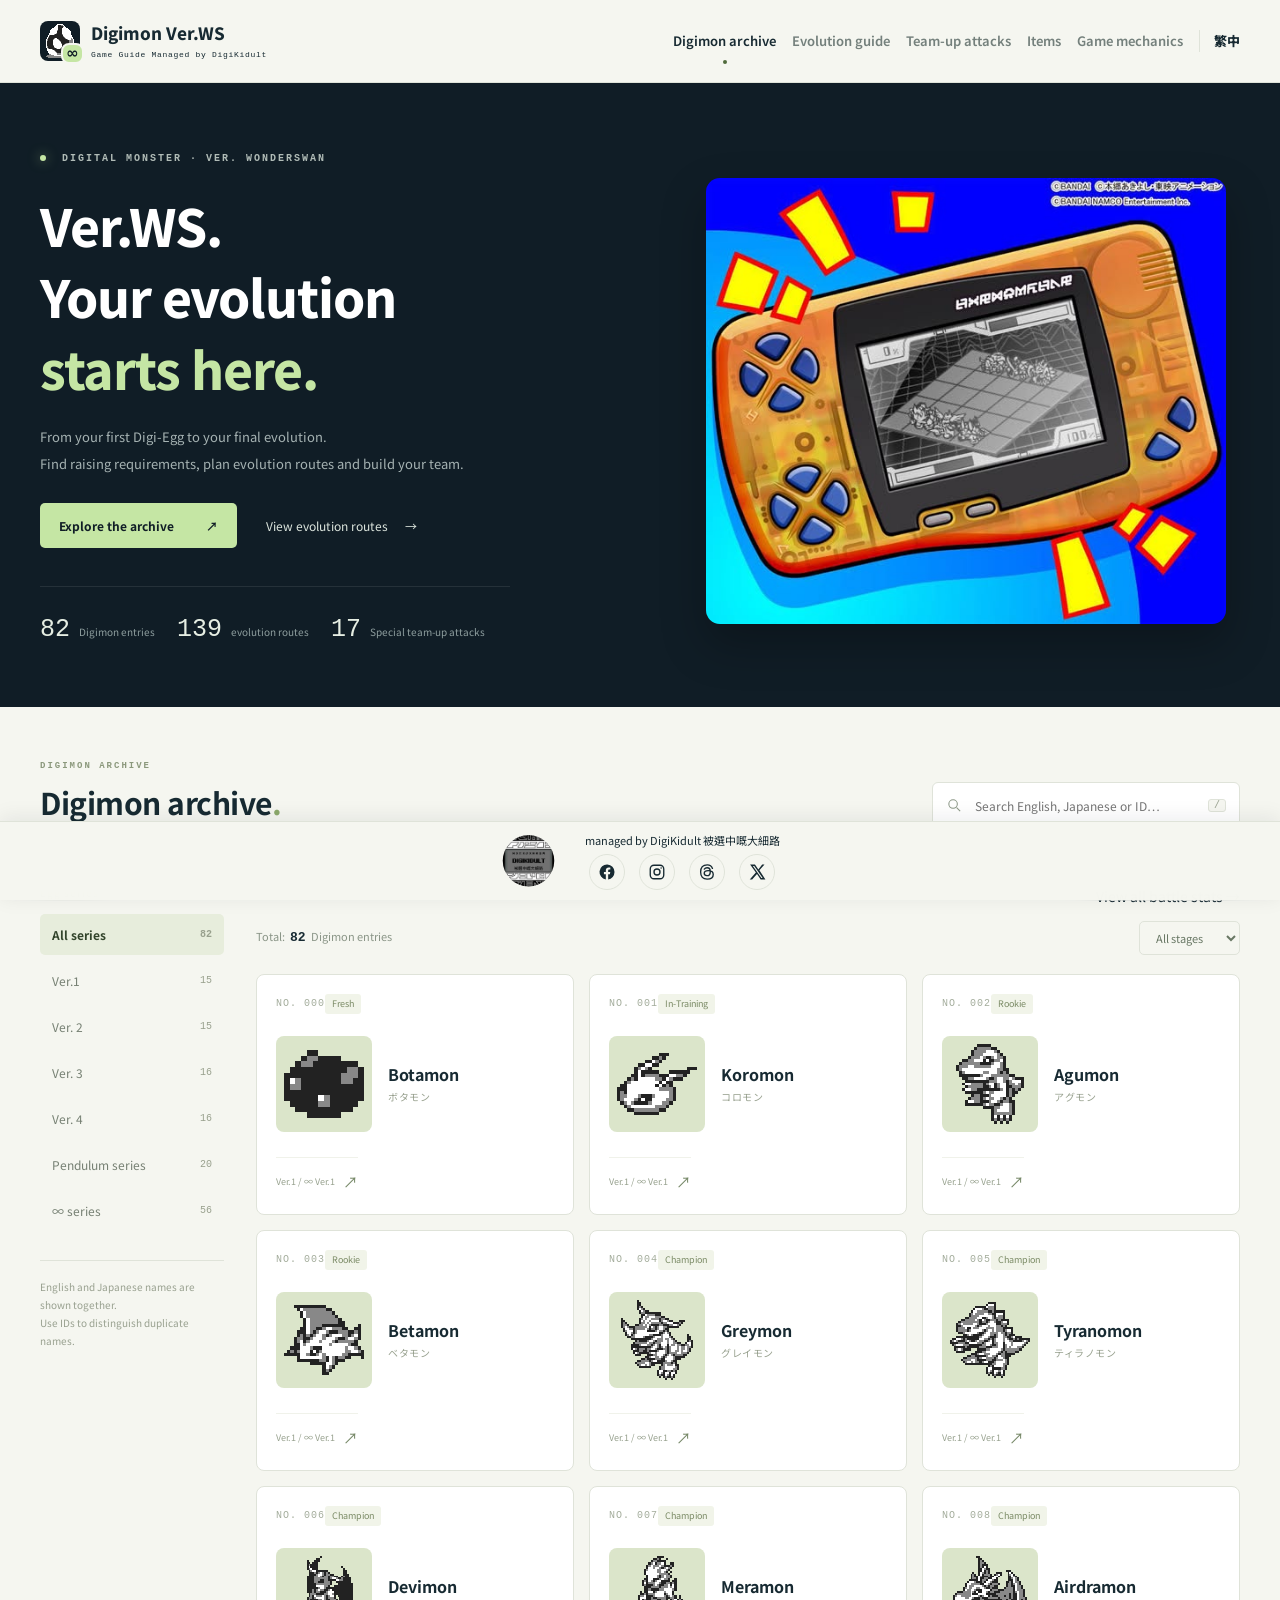
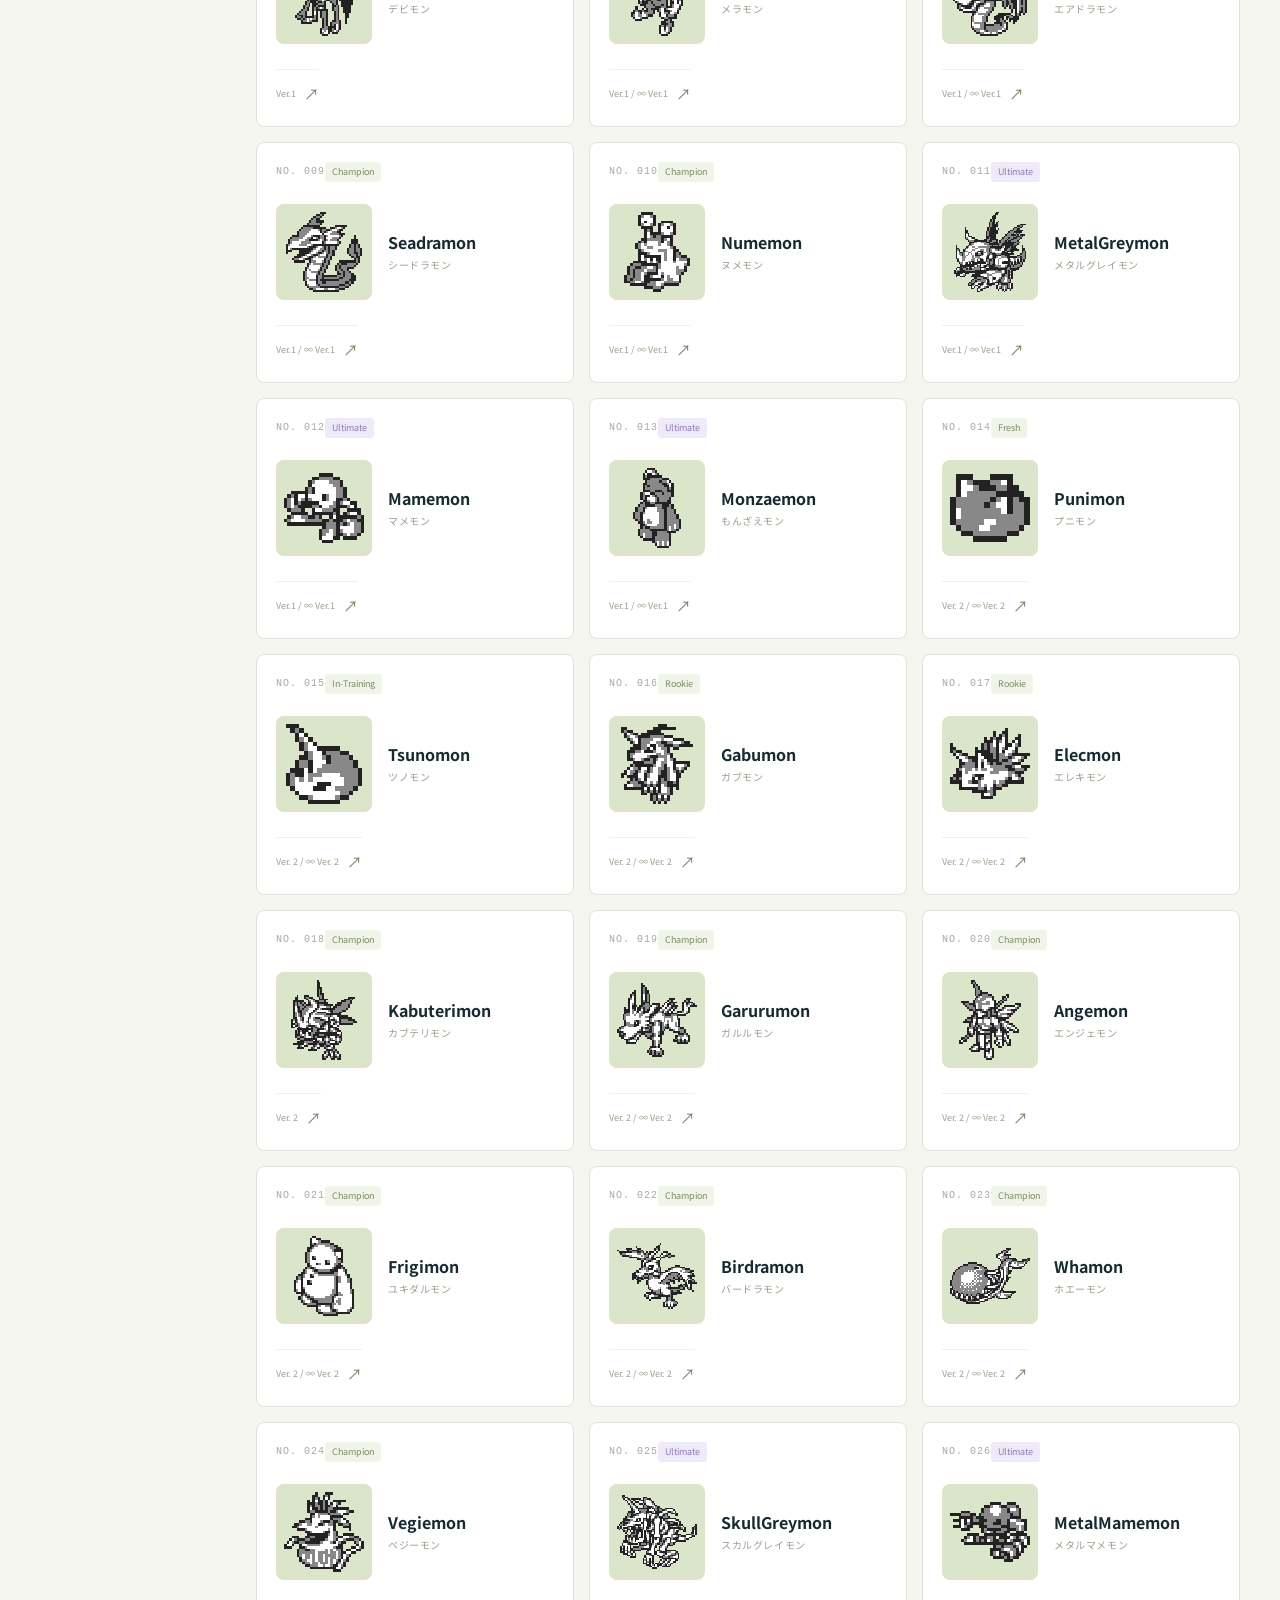
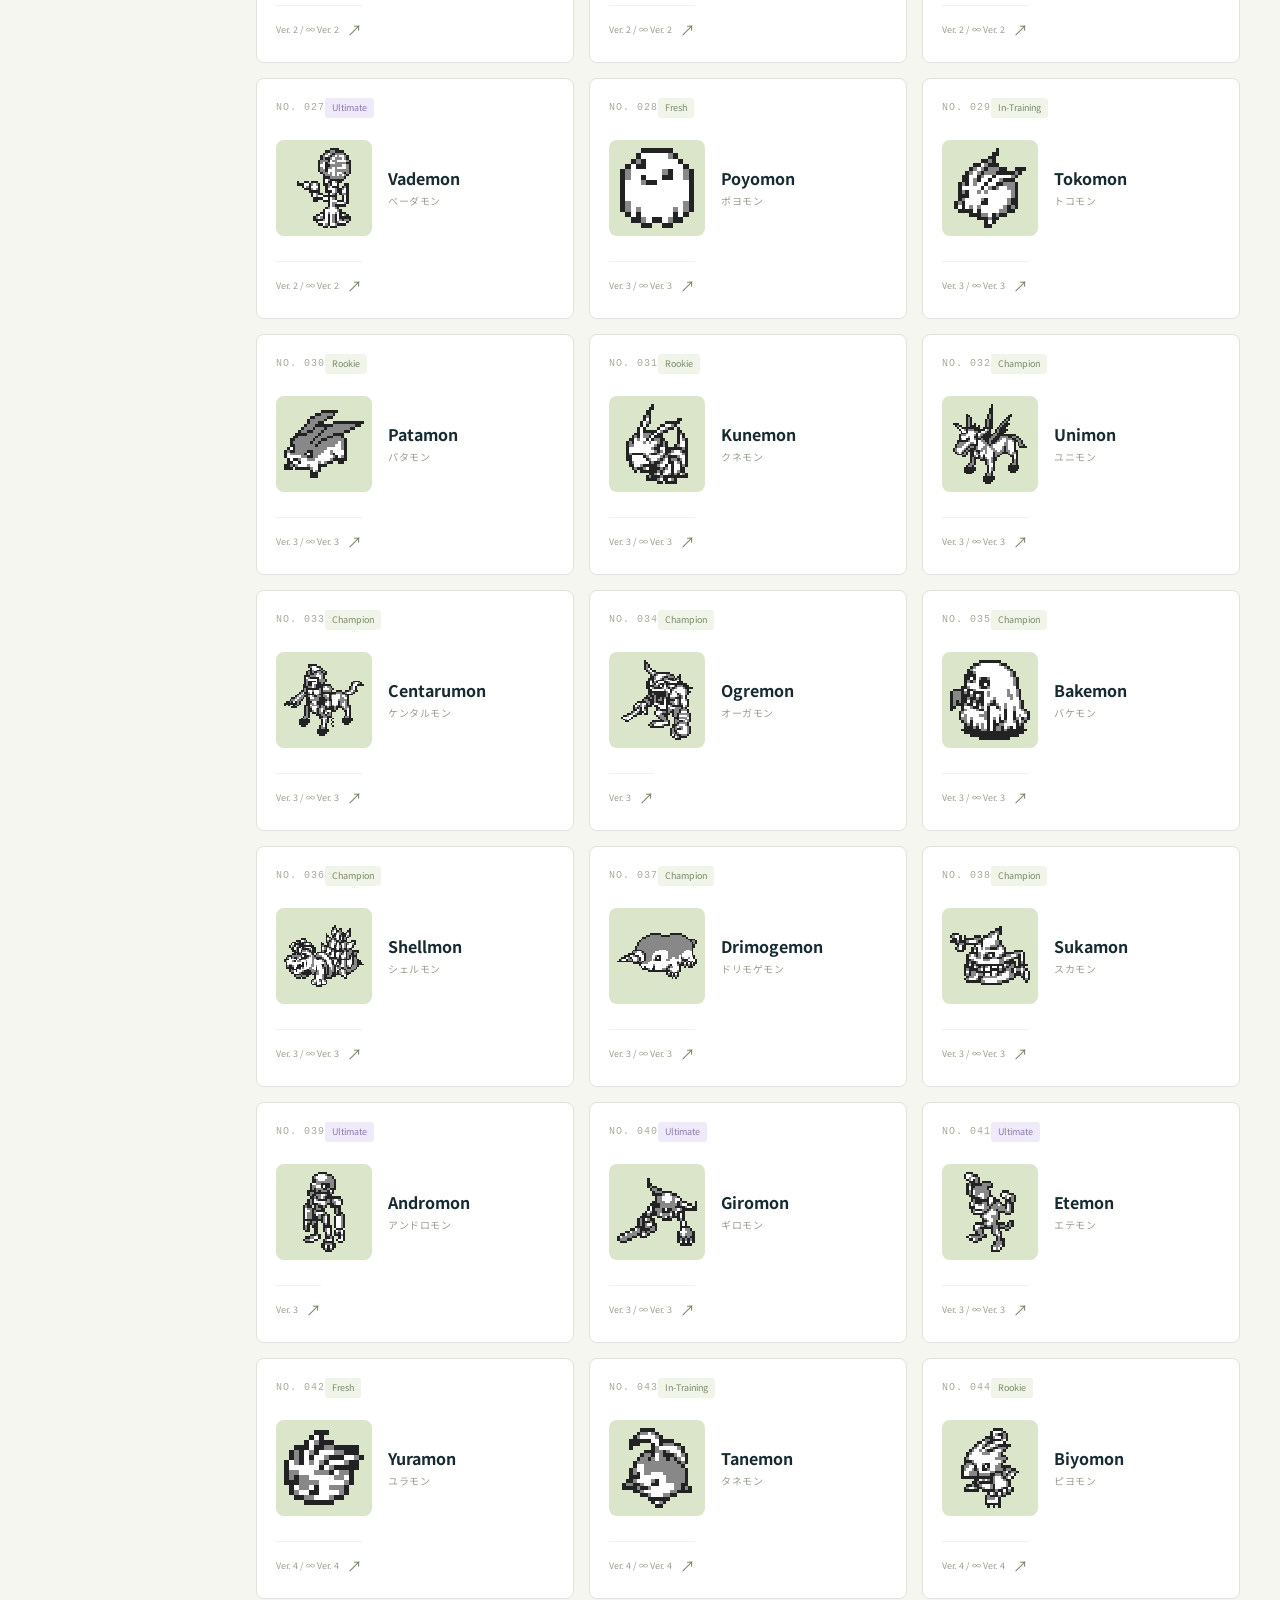
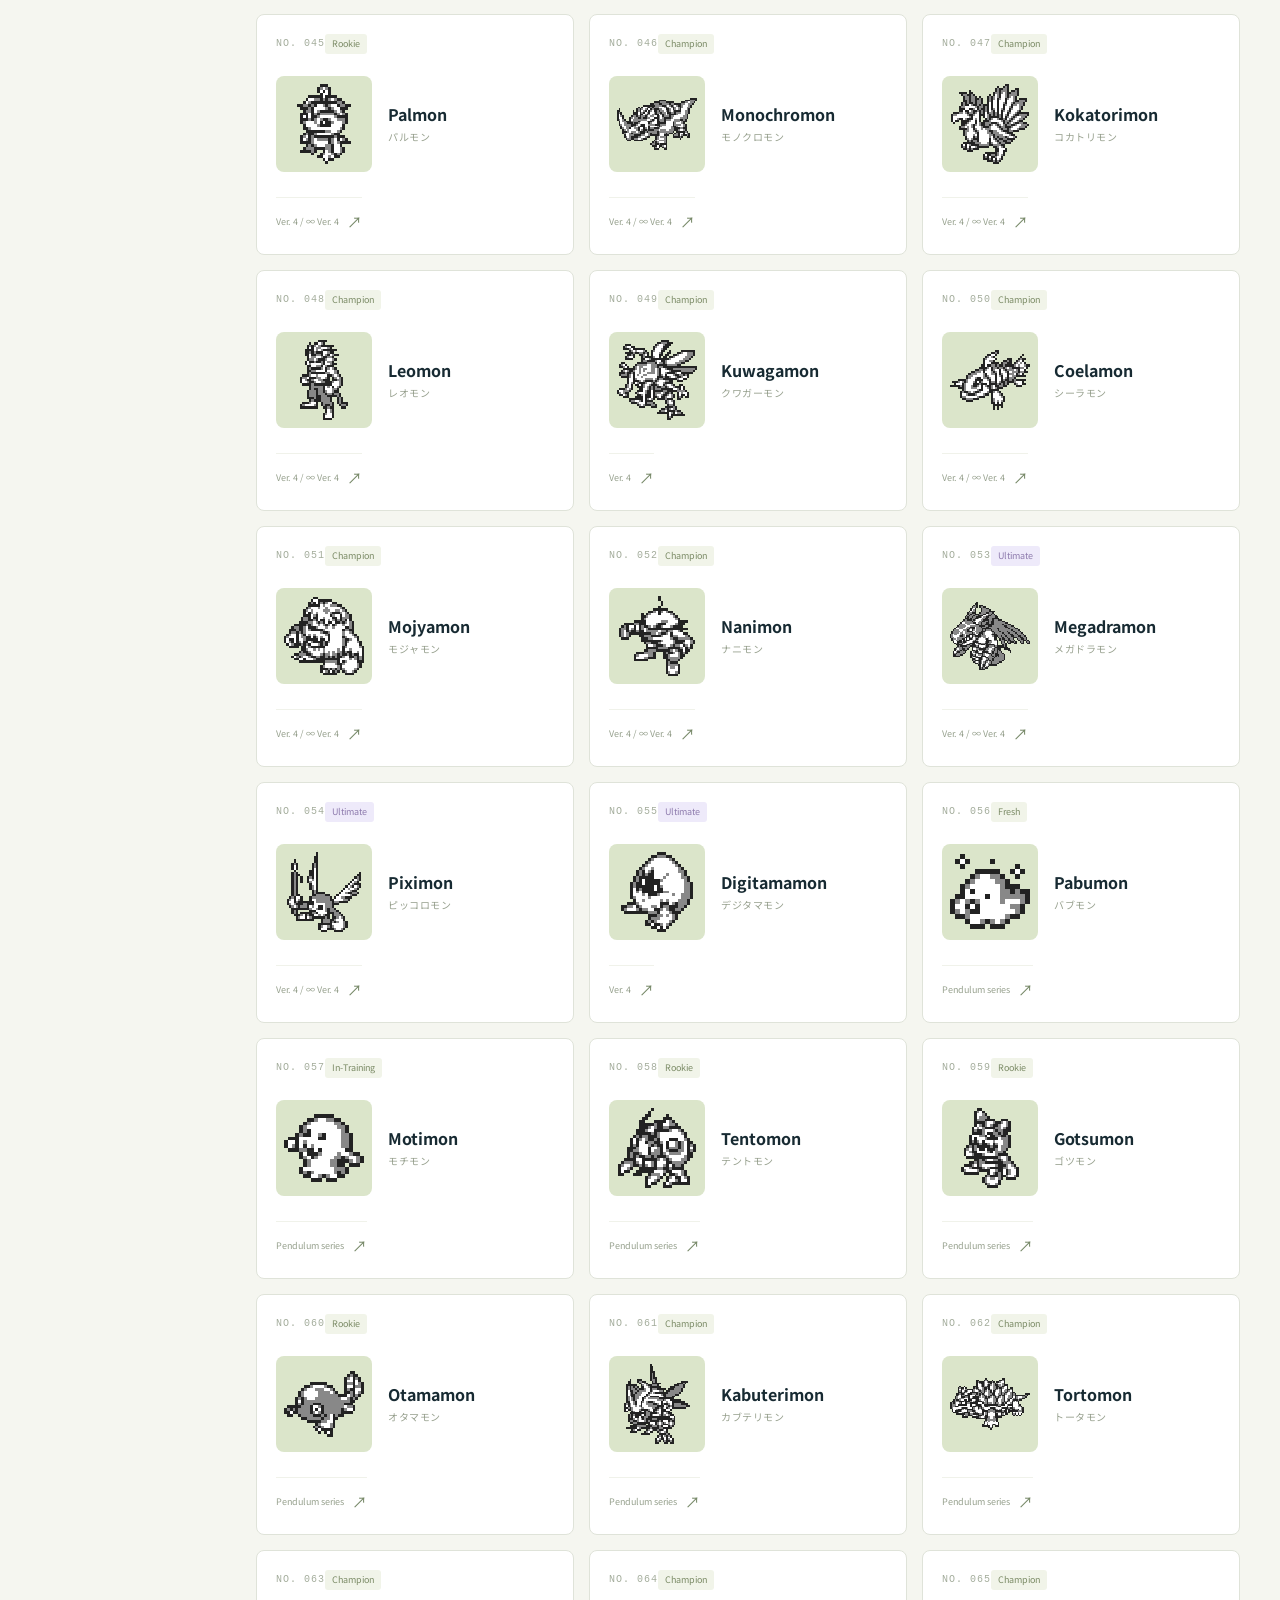
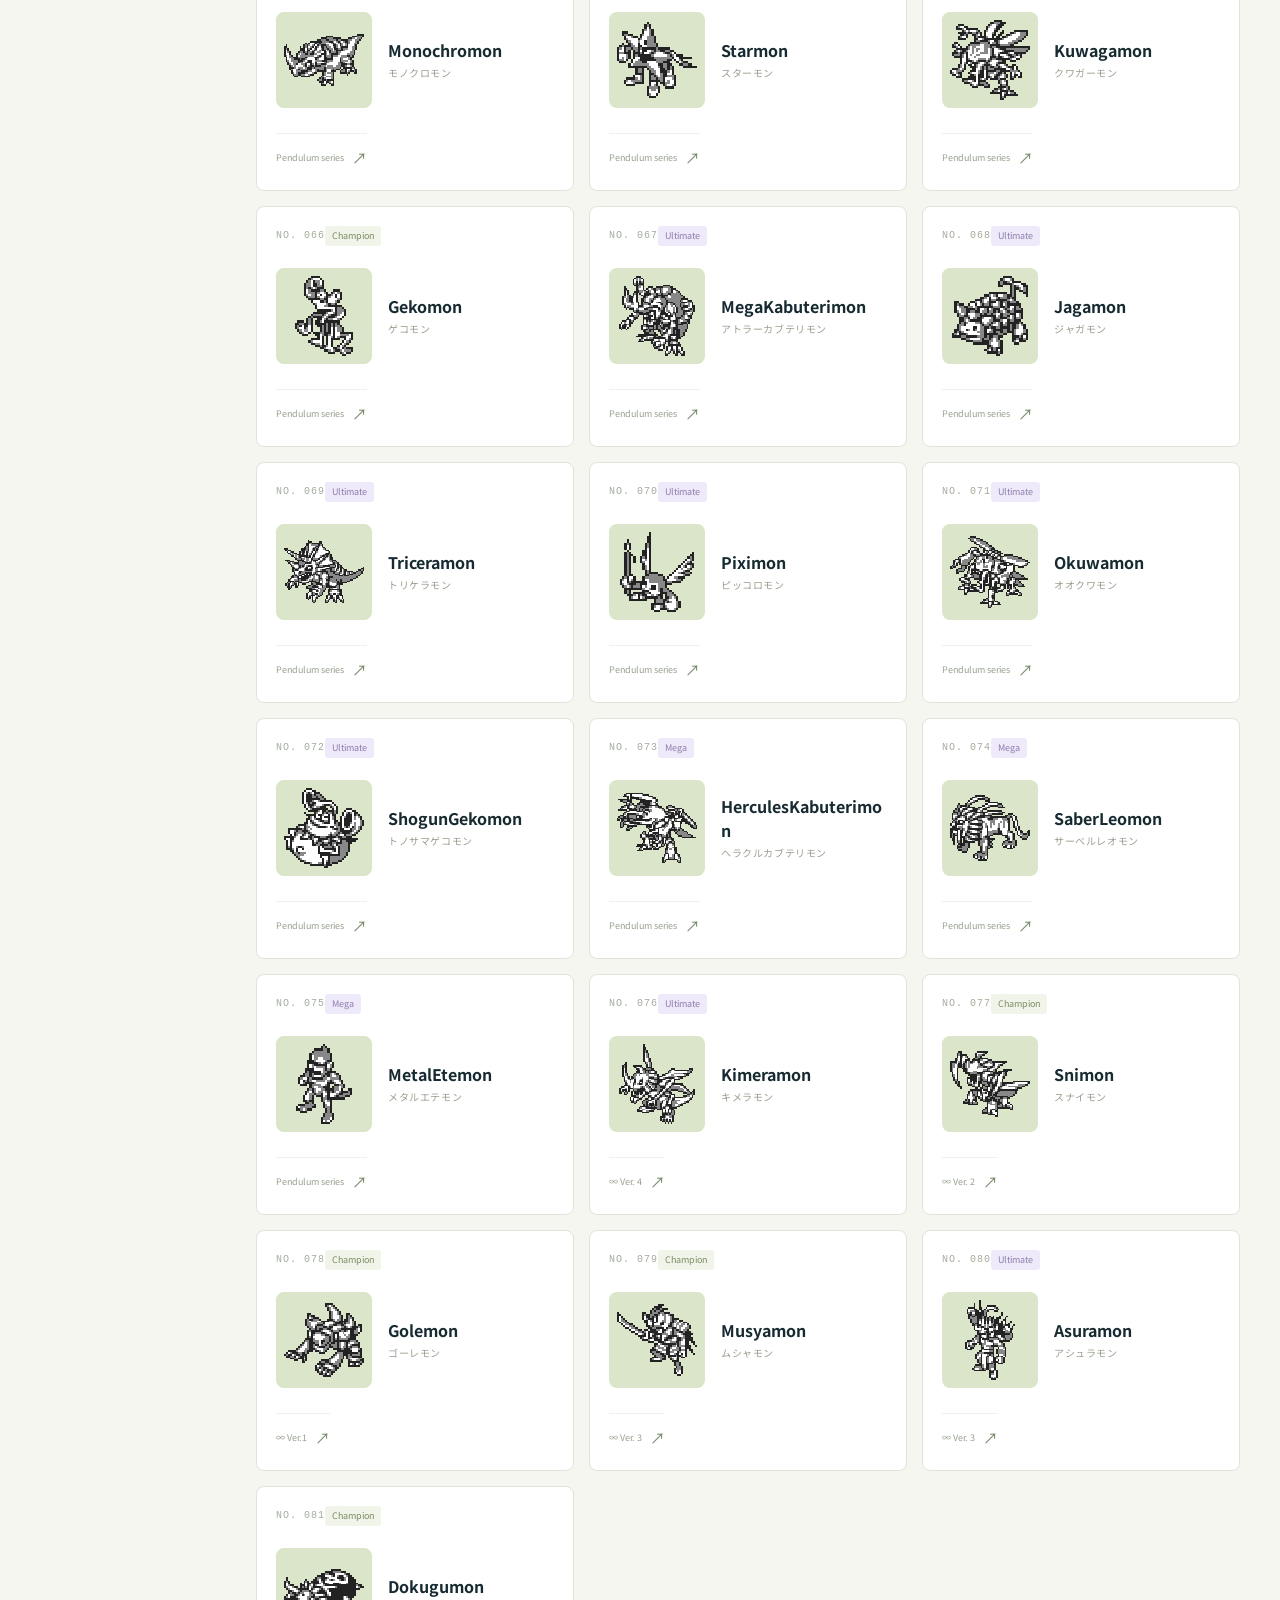
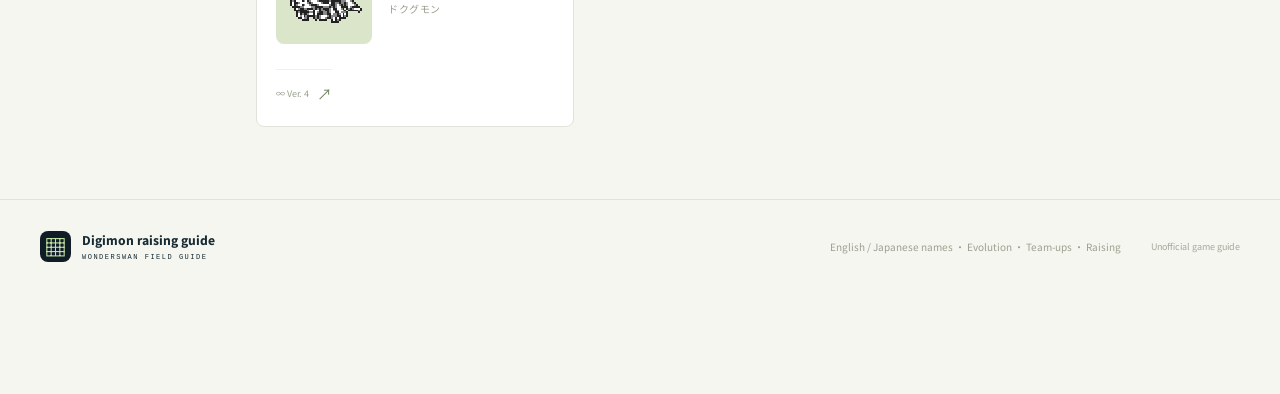
==== commit 718c4217: "Add files via upload" ====
--- a/index_en.html
+++ b/index_en.html
@@ -6,7 +6,7 @@
  <title>Digital Monster Ver.WS Guide</title>
  <link rel="icon" href="./icon.svg" type="image/svg+xml"><link rel="stylesheet" href="./style.css">
  <script defer src="./data_en.js"></script><script defer src="./core_en.js"></script><script defer src="./app_en.js"></script>
-<link rel="stylesheet" href="./bottom-bar.css?v=20261018">
+<link rel="stylesheet" href="./bottom-bar.css?v=20261019-credit">
 <script defer src="./language-switch.js"></script>
 <link rel="alternate" hreflang="en" href="./index_en.html"><link rel="alternate" hreflang="zh-Hant" href="./index.html">
 </head>
@@ -27,5 +27,5 @@
  <div id="view"></div></section></main>
  <footer><div class="footer-inner"><div class="brand footer-brand"><span class="brand-mark" aria-hidden="true">▦</span><span>Digimon raising guide<span class="brand-sub">WONDERSWAN FIELD GUIDE</span></span></div><p>English / Japanese names · Evolution · Team-ups · Raising</p><span class="footer-small">Unofficial game guide</span></div></footer>
  <dialog id="detail" aria-labelledby="detail-title"><div id="detail-content"></div></dialog>
-  <div class="bottom-social-banner" role="complementary" aria-label="Follow DigiKidult"><img class="digikidult-logo" src="./digikidult-logo.png" alt="DigiKidult logo" width="52" height="52"><div class="social-links" role="group" aria-label="DigiKidult social links"><a href="https://www.facebook.com/digikidult" target="_blank" rel="noopener noreferrer" aria-label="DigiKidult on Facebook (opens in a new tab)" title="Facebook · @digikidult"><svg viewBox="0 0 24 24" width="20" height="20" aria-hidden="true"><path fill="currentColor" d="M22 12a10 10 0 1 0-11.56 9.88v-6.99H7.9V12h2.54V9.8c0-2.5 1.49-3.89 3.77-3.89 1.09 0 2.23.2 2.23.2v2.45h-1.26c-1.24 0-1.63.77-1.63 1.56V12h2.78l-.44 2.89h-2.34v6.99A10 10 0 0 0 22 12Z"/></svg></a><a href="https://www.instagram.com/digikidult/" target="_blank" rel="noopener noreferrer" aria-label="DigiKidult on Instagram (opens in a new tab)" title="Instagram · @digikidult"><svg viewBox="0 0 24 24" width="20" height="20" aria-hidden="true"><g fill="none" stroke="currentColor" stroke-width="1.8"><rect x="3" y="3" width="18" height="18" rx="5"/><circle cx="12" cy="12" r="4"/></g><circle cx="17.5" cy="6.5" r="1" fill="currentColor"/></svg></a><a href="https://www.threads.net/@digikidult" target="_blank" rel="noopener noreferrer" aria-label="DigiKidult on Threads (opens in a new tab)" title="Threads · @digikidult"><svg viewBox="0 0 24 24" width="20" height="20" aria-hidden="true"><path fill="none" stroke="currentColor" stroke-width="1.8" stroke-linecap="round" stroke-linejoin="round" d="M19.3 7.2C18.1 3.9 15.9 2.5 12.4 2.5 6.3 2.5 3.5 6.1 3.5 12s3.1 9.5 8.7 9.5c5.1 0 8.1-2.7 8.1-6.3 0-3.1-2.8-5-6.8-5-3.3 0-5.2 1.5-5.2 3.6 0 1.9 1.6 3.1 3.7 3.1 3.2 0 4.4-2.3 4.4-5.7 0-3.1-1.4-4.9-4.2-4.9-1.7 0-3 .7-3.8 1.9"/></svg></a><a href="https://x.com/digikidult" target="_blank" rel="noopener noreferrer" aria-label="DigiKidult on X (opens in a new tab)" title="X · @digikidult"><svg viewBox="0 0 24 24" width="20" height="20" aria-hidden="true"><path fill="currentColor" d="M18.9 2H22l-6.8 7.8L23.2 22h-6.3L12 14.6 5.5 22H2.3l8.2-9.4L2.8 2h6.5l4.5 6.6L18.9 2Zm-1.1 18h1.7L8.3 3.9H6.5L17.8 20Z"/></svg></a></div></div>
+  <div class="bottom-social-banner" role="complementary" aria-label="Follow DigiKidult"><img class="digikidult-logo" src="./digikidult-logo.png" alt="DigiKidult logo" width="52" height="52"><div class="social-credit-group"><p class="social-credit">managed by DigiKidult 被選中嘅大細路</p><div class="social-links" role="group" aria-label="DigiKidult social links"><a href="https://www.facebook.com/digikidult" target="_blank" rel="noopener noreferrer" aria-label="DigiKidult on Facebook (opens in a new tab)" title="Facebook · @digikidult"><svg viewBox="0 0 24 24" width="20" height="20" aria-hidden="true"><path fill="currentColor" d="M22 12a10 10 0 1 0-11.56 9.88v-6.99H7.9V12h2.54V9.8c0-2.5 1.49-3.89 3.77-3.89 1.09 0 2.23.2 2.23.2v2.45h-1.26c-1.24 0-1.63.77-1.63 1.56V12h2.78l-.44 2.89h-2.34v6.99A10 10 0 0 0 22 12Z"/></svg></a><a href="https://www.instagram.com/digikidult/" target="_blank" rel="noopener noreferrer" aria-label="DigiKidult on Instagram (opens in a new tab)" title="Instagram · @digikidult"><svg viewBox="0 0 24 24" width="20" height="20" aria-hidden="true"><g fill="none" stroke="currentColor" stroke-width="1.8"><rect x="3" y="3" width="18" height="18" rx="5"/><circle cx="12" cy="12" r="4"/></g><circle cx="17.5" cy="6.5" r="1" fill="currentColor"/></svg></a><a href="https://www.threads.net/@digikidult" target="_blank" rel="noopener noreferrer" aria-label="DigiKidult on Threads (opens in a new tab)" title="Threads · @digikidult"><svg viewBox="0 0 24 24" width="20" height="20" aria-hidden="true"><path fill="none" stroke="currentColor" stroke-width="1.8" stroke-linecap="round" stroke-linejoin="round" d="M19.3 7.2C18.1 3.9 15.9 2.5 12.4 2.5 6.3 2.5 3.5 6.1 3.5 12s3.1 9.5 8.7 9.5c5.1 0 8.1-2.7 8.1-6.3 0-3.1-2.8-5-6.8-5-3.3 0-5.2 1.5-5.2 3.6 0 1.9 1.6 3.1 3.7 3.1 3.2 0 4.4-2.3 4.4-5.7 0-3.1-1.4-4.9-4.2-4.9-1.7 0-3 .7-3.8 1.9"/></svg></a><a href="https://x.com/digikidult" target="_blank" rel="noopener noreferrer" aria-label="DigiKidult on X (opens in a new tab)" title="X · @digikidult"><svg viewBox="0 0 24 24" width="20" height="20" aria-hidden="true"><path fill="currentColor" d="M18.9 2H22l-6.8 7.8L23.2 22h-6.3L12 14.6 5.5 22H2.3l8.2-9.4L2.8 2h6.5l4.5 6.6L18.9 2Zm-1.1 18h1.7L8.3 3.9H6.5L17.8 20Z"/></svg></a></div></div></div>
 </body></html>
--- a/bottom-bar.css
+++ b/bottom-bar.css
@@ -3,3 +3,9 @@
 .bottom-social-banner{position:fixed;inset:auto 0 0;transform:none;width:100%;max-width:none;border:0;border-top:1px solid var(--line);border-radius:0;z-index:50;gap:28px;padding:10px 24px calc(10px + env(safe-area-inset-bottom,0px));background:rgba(245,246,240,.98);box-shadow:0 -3px 20px #101d2614}
 .bottom-social-banner .social-links{margin:0;gap:14px}
 @media(max-width:700px){body{padding-bottom:90px}.bottom-social-banner{inset:auto 0 0;gap:22px;padding:8px 16px calc(8px + env(safe-area-inset-bottom,0px))}.bottom-social-banner .social-links{gap:12px;margin:0}}
+
+/* Social management credit */
+.social-credit-group{display:flex;flex-direction:column;align-items:center;justify-content:center;gap:6px;min-width:0}
+.bottom-social-banner .social-credit{margin:0;color:var(--ink);font-size:11px;line-height:1.5;white-space:nowrap;text-align:center}
+.bottom-social-banner .social-credit-group .social-links{margin:0;justify-content:center}
+@media(max-width:380px){.bottom-social-banner{gap:10px;padding-left:10px;padding-right:10px}.bottom-social-banner .social-credit{font-size:10px}.bottom-social-banner .digikidult-logo{width:42px;height:42px}}
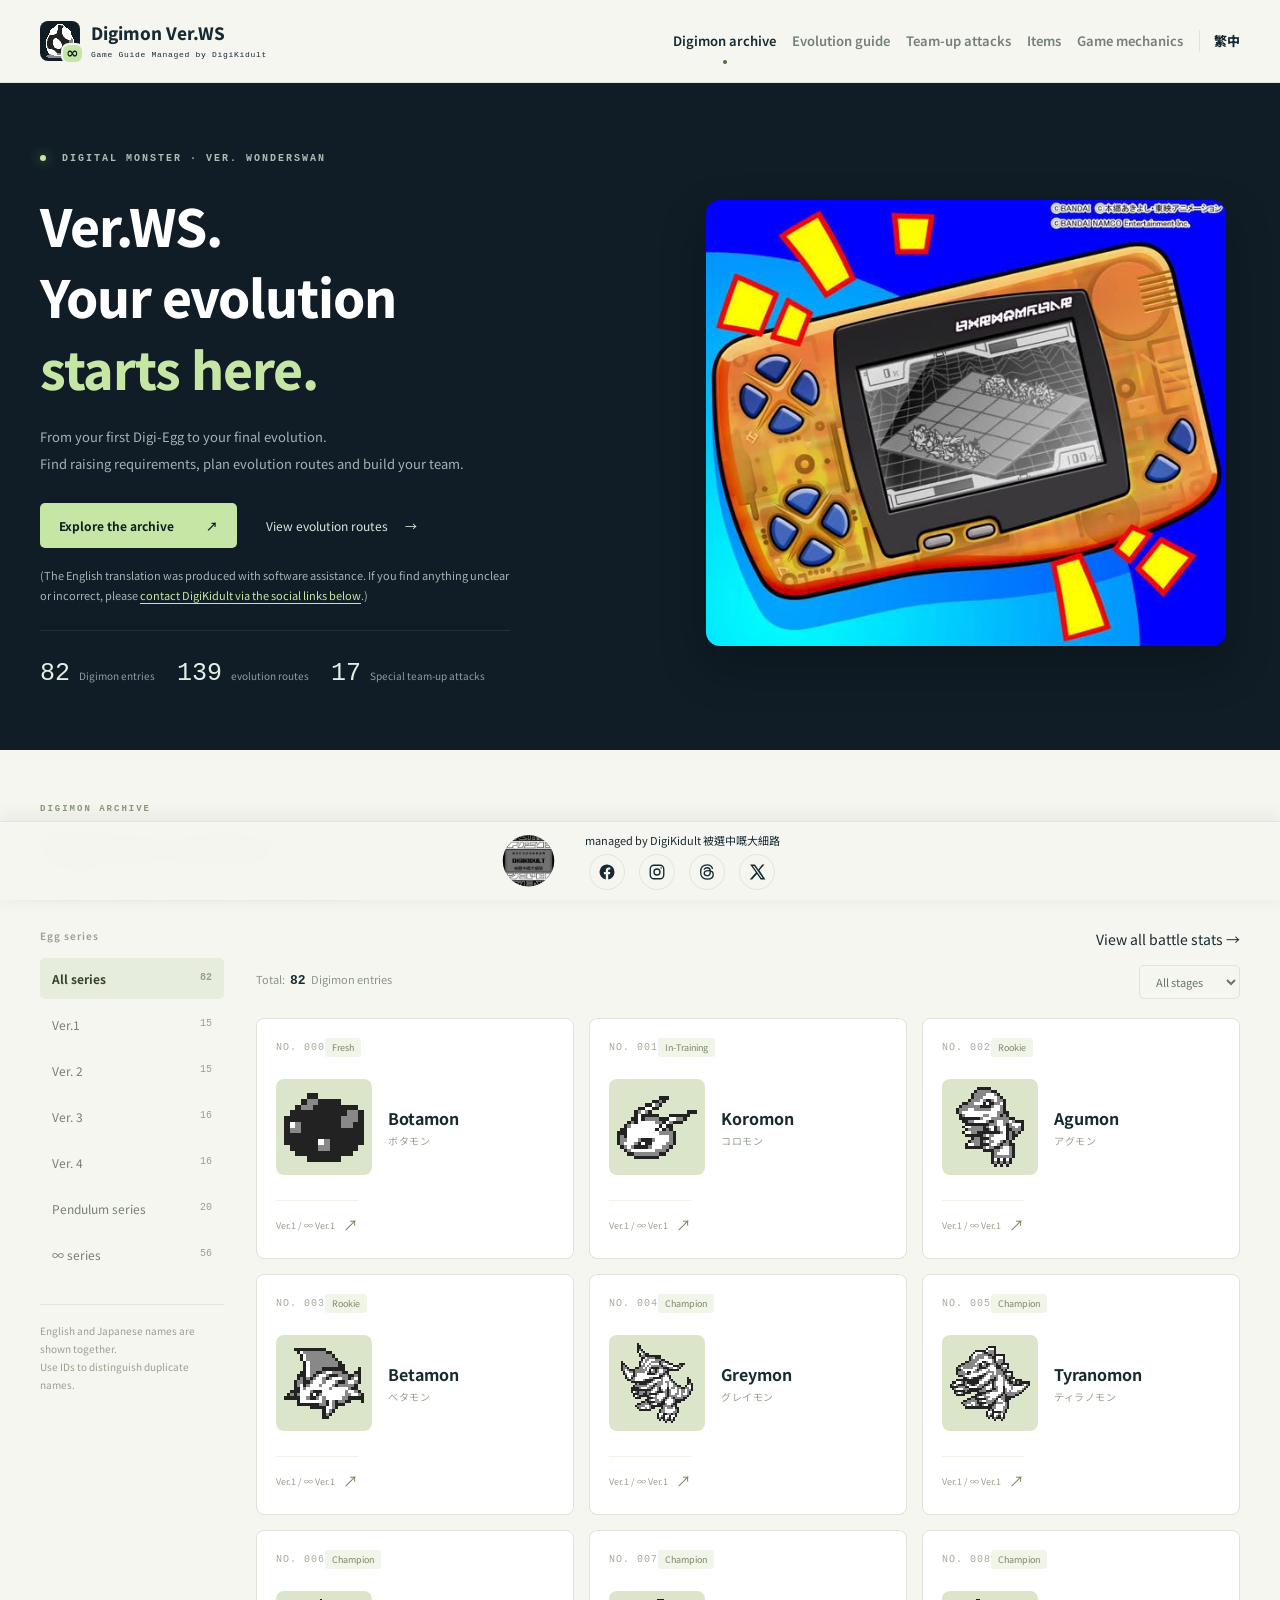
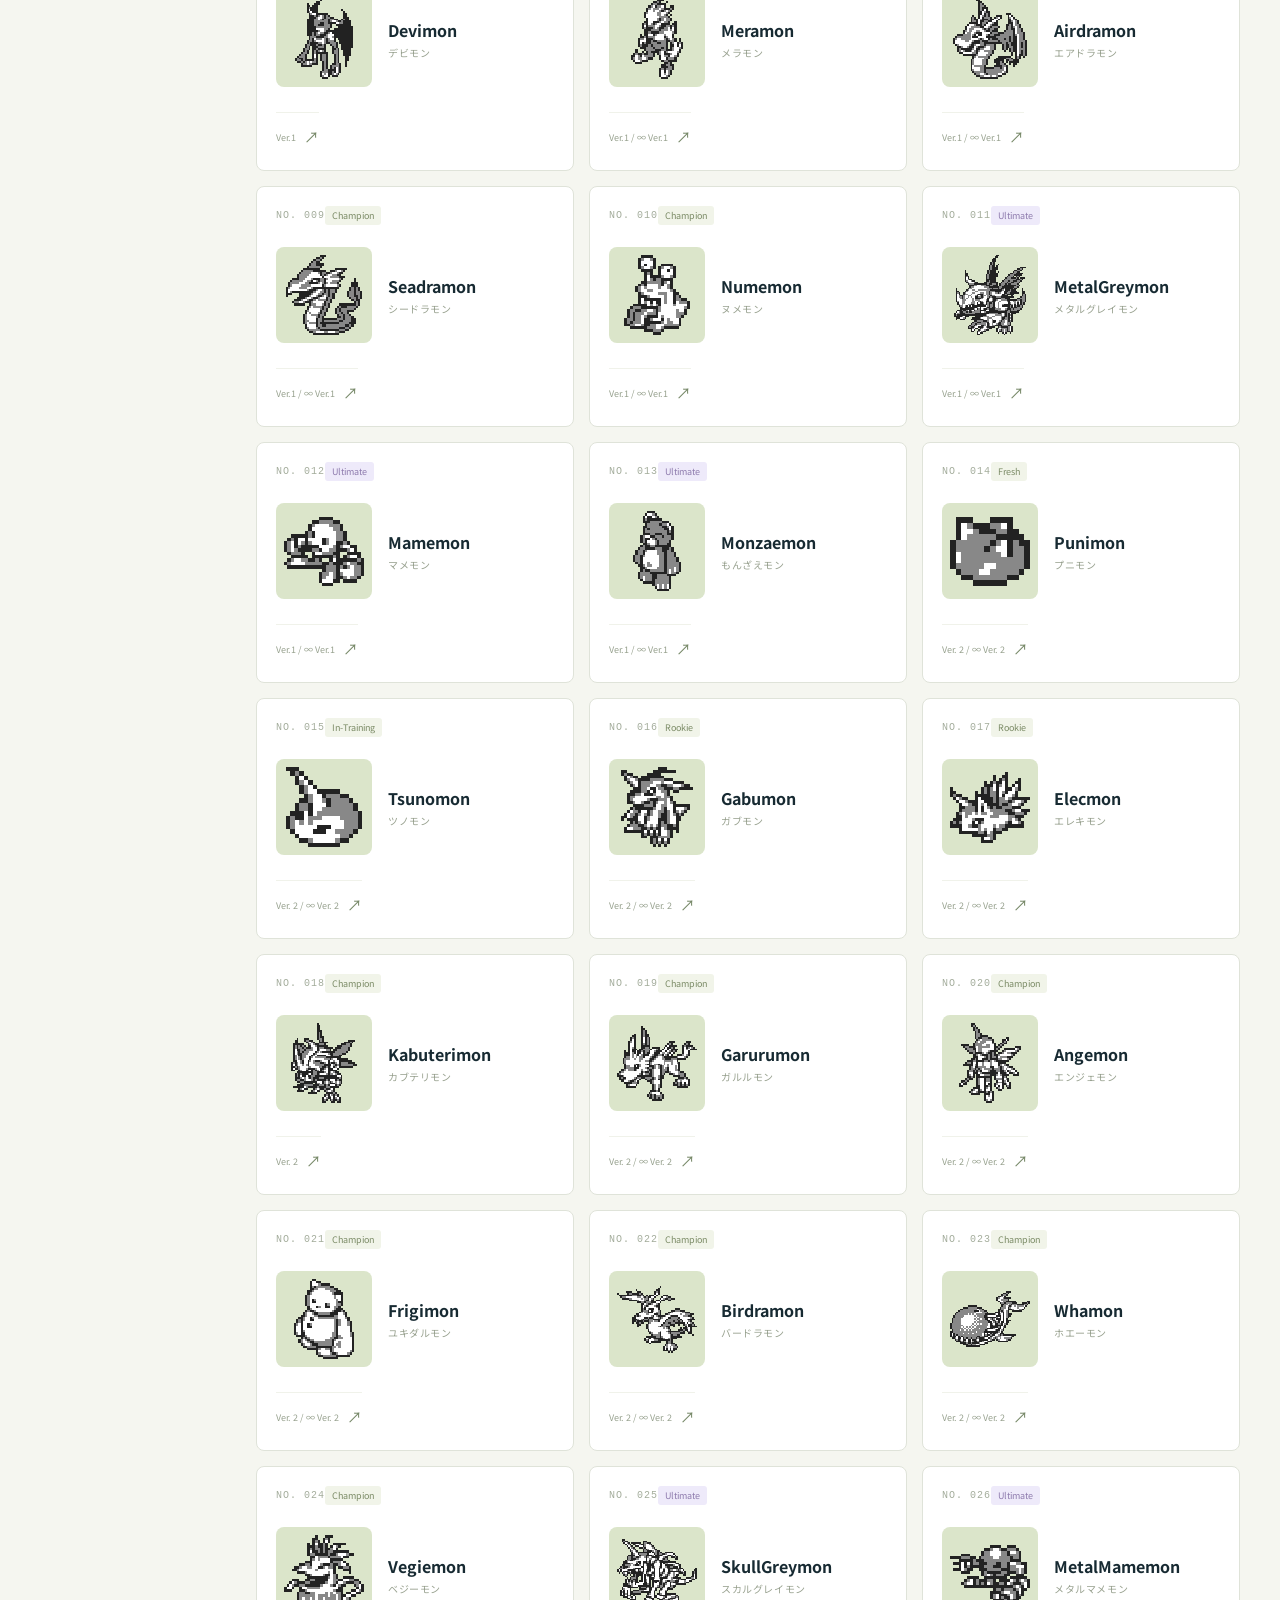
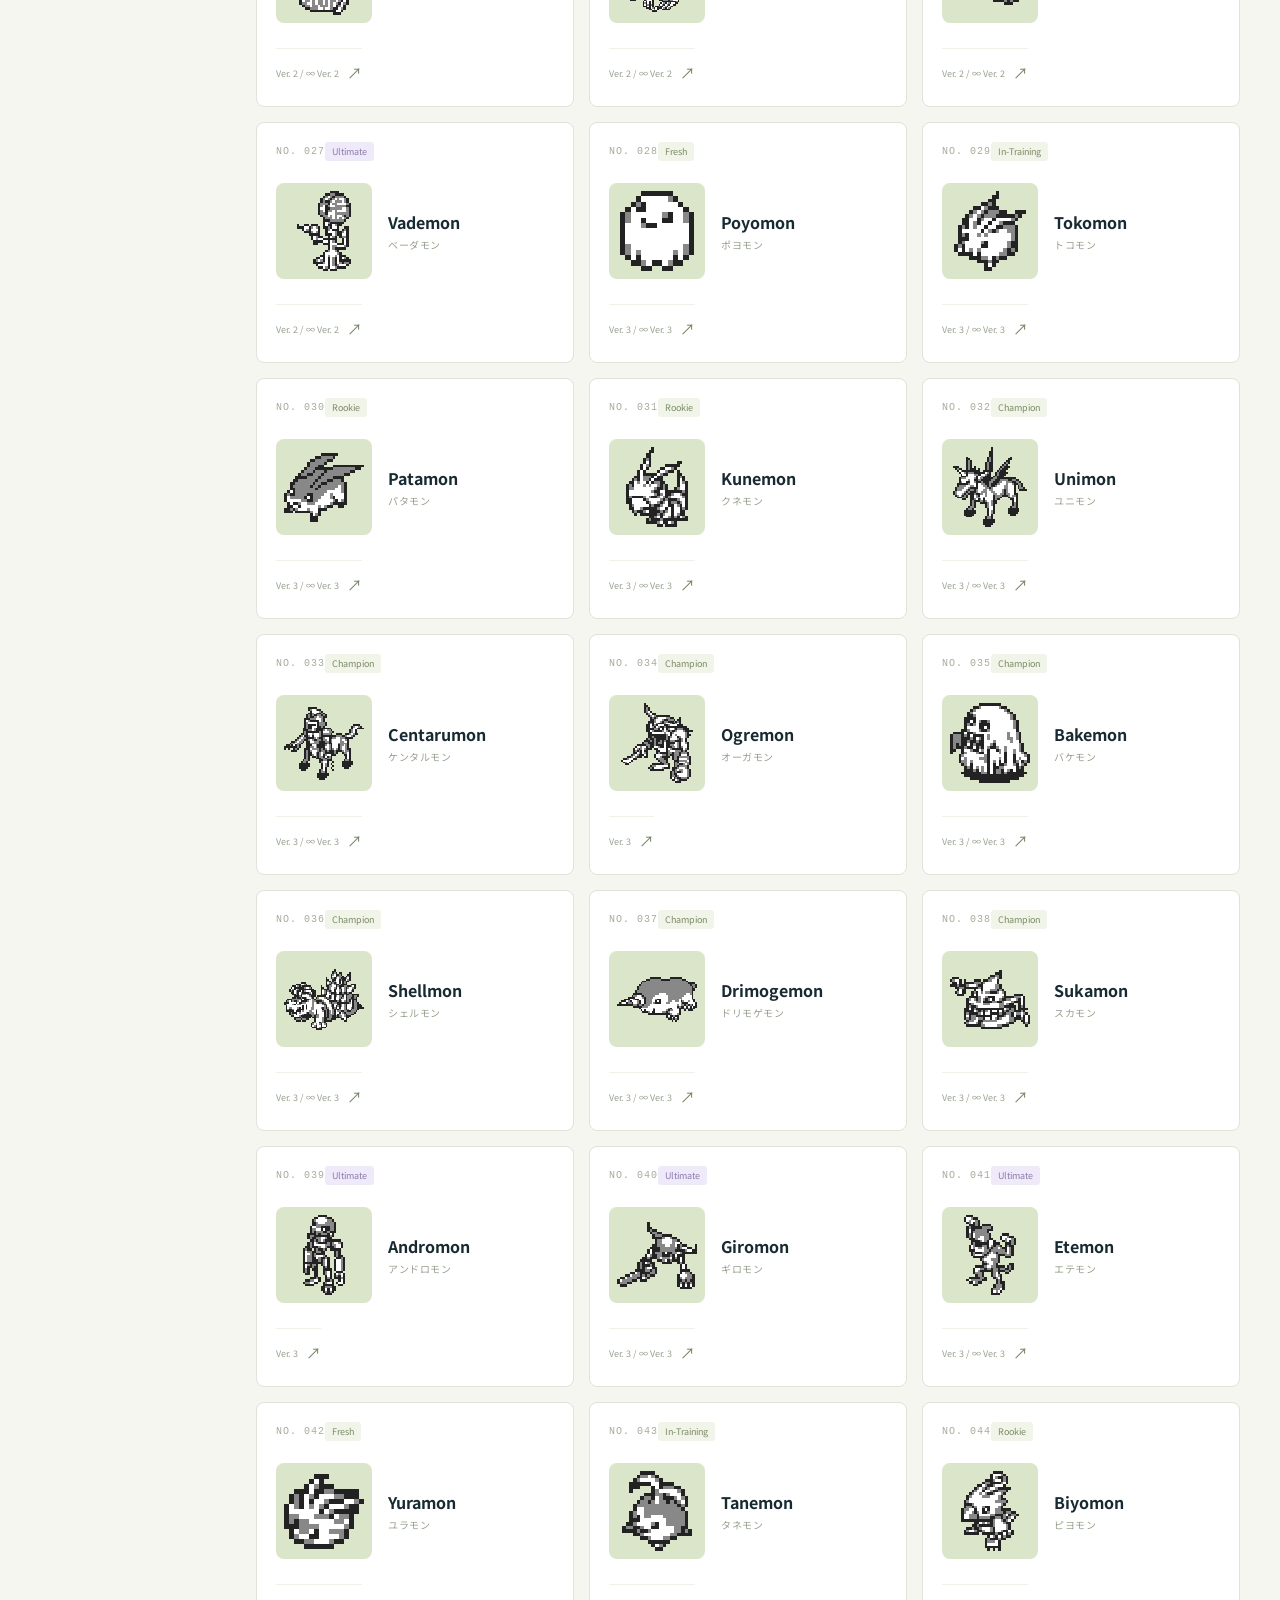
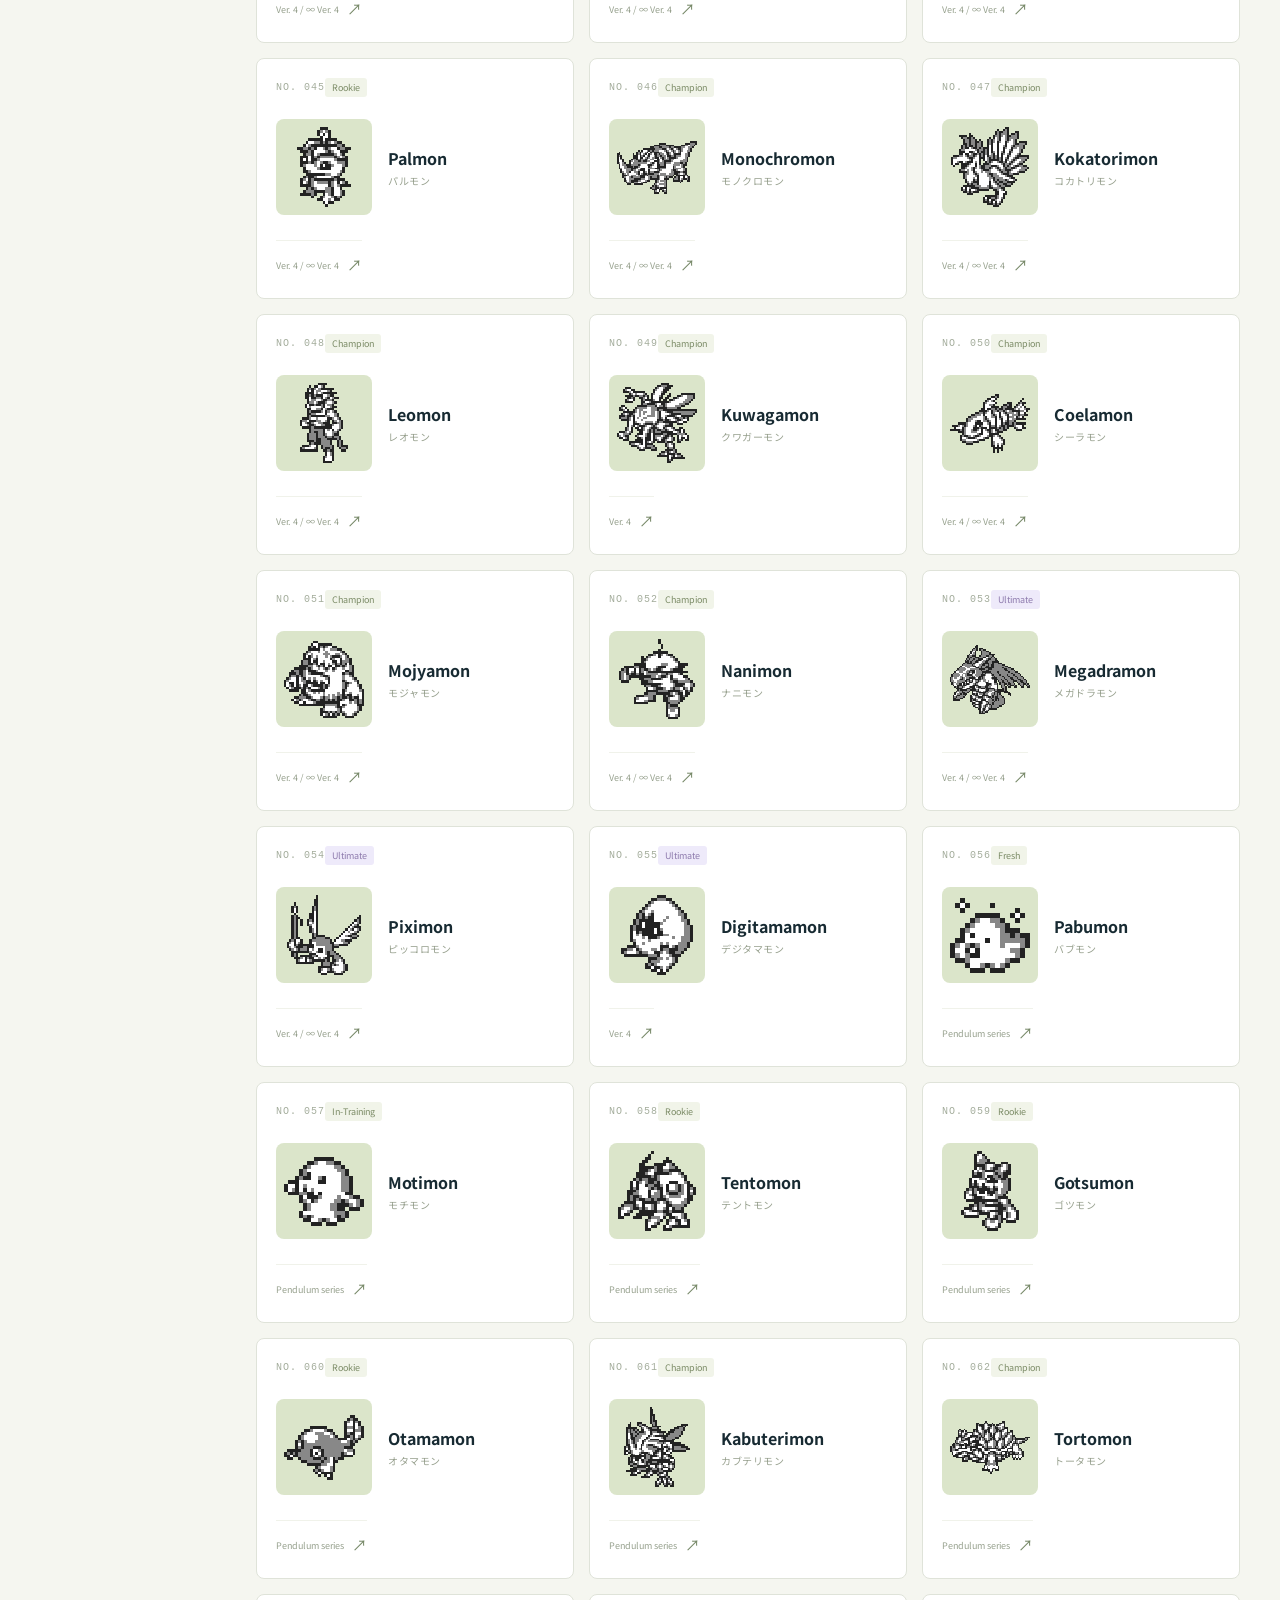
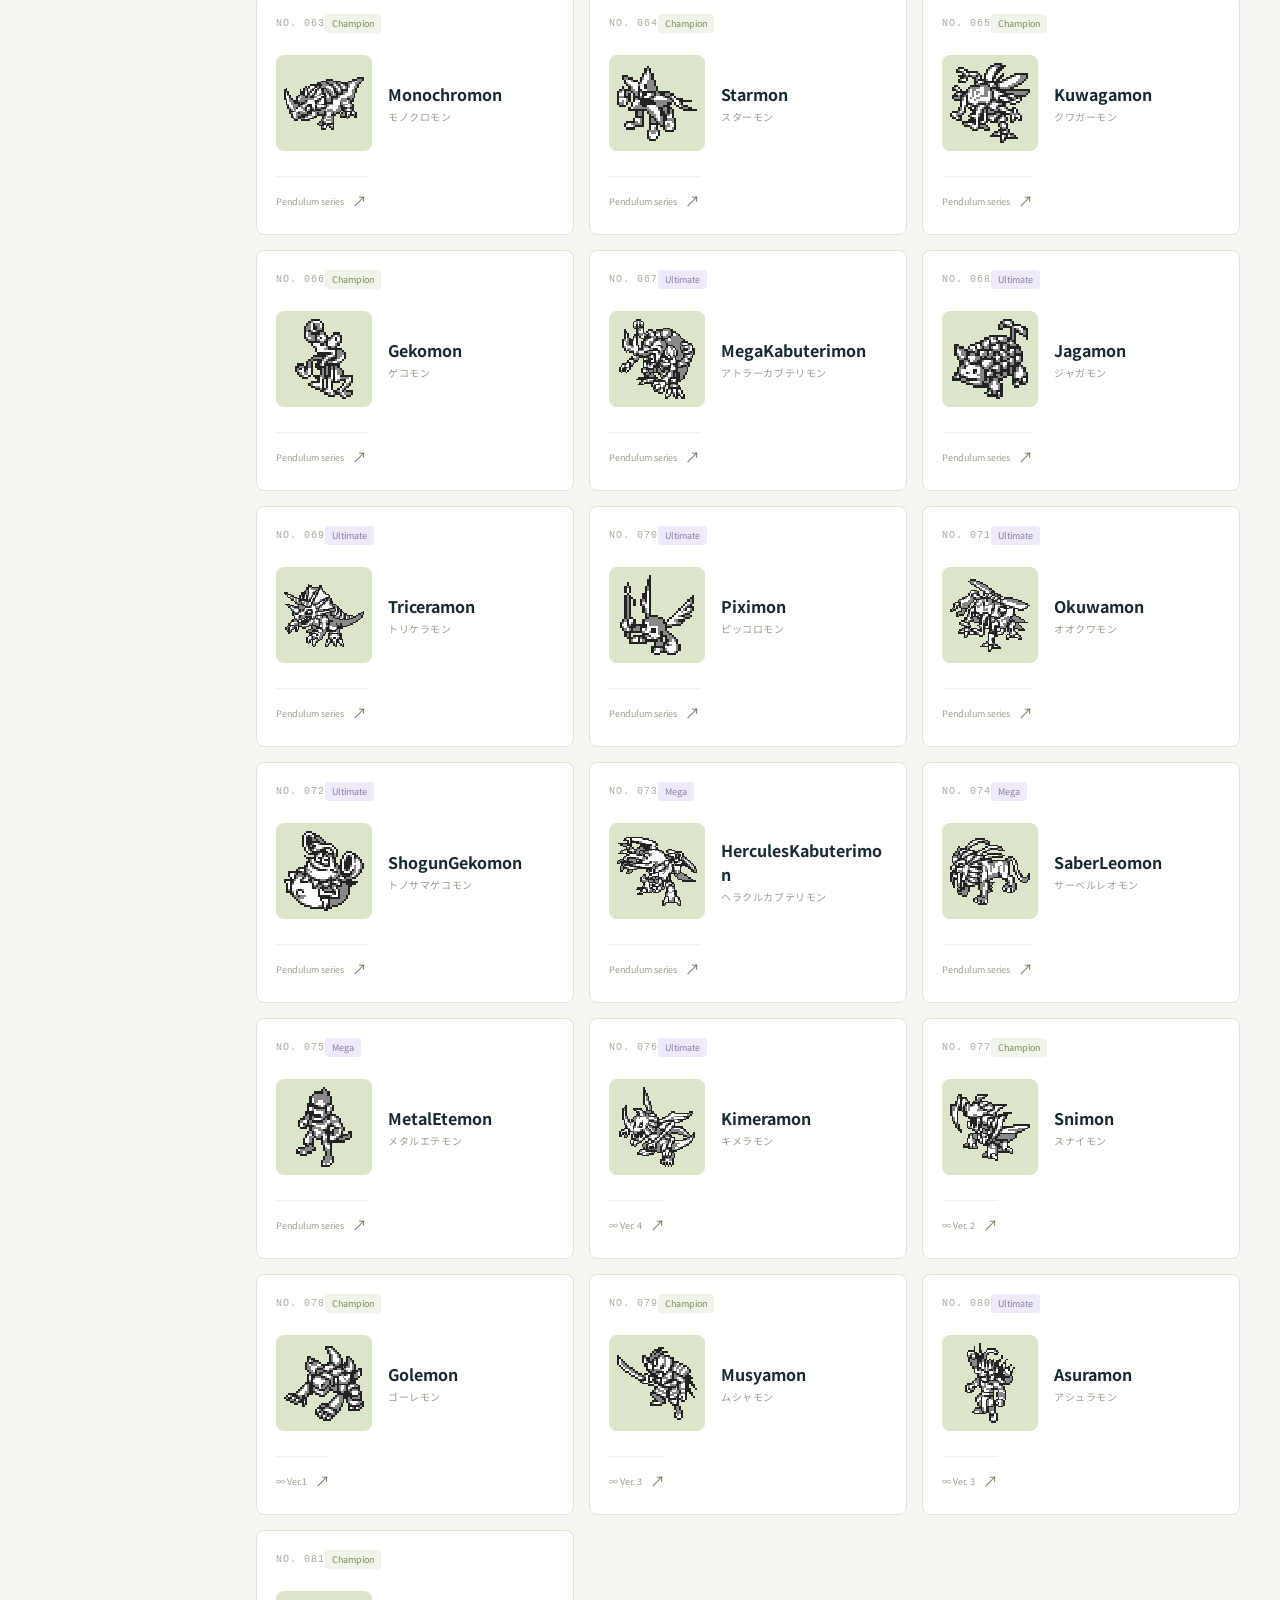
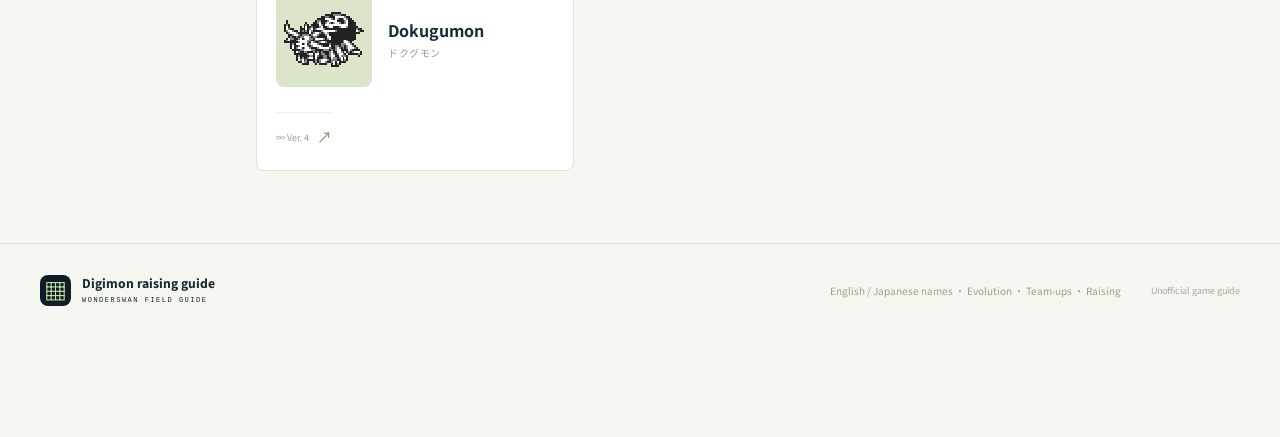
==== commit b5d19207: "Add files via upload" ====
--- a/index_en.html
+++ b/index_en.html
@@ -9,6 +9,7 @@
 <link rel="stylesheet" href="./bottom-bar.css?v=20261019-credit">
 <script defer src="./language-switch.js"></script>
 <link rel="alternate" hreflang="en" href="./index_en.html"><link rel="alternate" hreflang="zh-Hant" href="./index.html">
+<link rel="stylesheet" href="./translation-notice.css">
 </head>
 <body>
  <a class="skip" href="#main">Skip to guide content</a>
@@ -19,6 +20,7 @@
  </div></header>
  <section class="hero" id="hero"><div class="hero-inner">
   <div class="hero-copy"><p class="eyebrow"><span class="status-dot"></span> DIGITAL MONSTER · VER. WONDERSWAN</p><h1>Ver.WS.<br>Your evolution<br><span>starts here.</span></h1><p class="hero-description">From your first Digi-Egg to your final evolution.<br>Find raising requirements, plan evolution routes and build your team.</p><div class="hero-buttons"><a class="button primary" href="#catalog">Explore the archive <span aria-hidden="true">↗</span></a><a class="text-link" href="#/evolutions">View evolution routes <span aria-hidden="true">→</span></a></div>
+   <p class="translation-notice">(The English translation was produced with software assistance. If you find anything unclear or incorrect, please <a href="#digikidult-contact">contact DigiKidult via the social links below</a>.)</p>
    <div class="hero-stats"><div><b>82</b><span>Digimon entries</span></div><div><b>139</b><span>evolution routes</span></div><div><b>17</b><span>Special team-up attacks</span></div></div>
   </div>
   <div class="device-scene"><img class="hero-device-image" src="./wonderswan-device.png" alt="Orange WonderSwan showing a Digimon battle" width="590" height="506"></div>
@@ -27,5 +29,5 @@
  <div id="view"></div></section></main>
  <footer><div class="footer-inner"><div class="brand footer-brand"><span class="brand-mark" aria-hidden="true">▦</span><span>Digimon raising guide<span class="brand-sub">WONDERSWAN FIELD GUIDE</span></span></div><p>English / Japanese names · Evolution · Team-ups · Raising</p><span class="footer-small">Unofficial game guide</span></div></footer>
  <dialog id="detail" aria-labelledby="detail-title"><div id="detail-content"></div></dialog>
-  <div class="bottom-social-banner" role="complementary" aria-label="Follow DigiKidult"><img class="digikidult-logo" src="./digikidult-logo.png" alt="DigiKidult logo" width="52" height="52"><div class="social-credit-group"><p class="social-credit">managed by DigiKidult 被選中嘅大細路</p><div class="social-links" role="group" aria-label="DigiKidult social links"><a href="https://www.facebook.com/digikidult" target="_blank" rel="noopener noreferrer" aria-label="DigiKidult on Facebook (opens in a new tab)" title="Facebook · @digikidult"><svg viewBox="0 0 24 24" width="20" height="20" aria-hidden="true"><path fill="currentColor" d="M22 12a10 10 0 1 0-11.56 9.88v-6.99H7.9V12h2.54V9.8c0-2.5 1.49-3.89 3.77-3.89 1.09 0 2.23.2 2.23.2v2.45h-1.26c-1.24 0-1.63.77-1.63 1.56V12h2.78l-.44 2.89h-2.34v6.99A10 10 0 0 0 22 12Z"/></svg></a><a href="https://www.instagram.com/digikidult/" target="_blank" rel="noopener noreferrer" aria-label="DigiKidult on Instagram (opens in a new tab)" title="Instagram · @digikidult"><svg viewBox="0 0 24 24" width="20" height="20" aria-hidden="true"><g fill="none" stroke="currentColor" stroke-width="1.8"><rect x="3" y="3" width="18" height="18" rx="5"/><circle cx="12" cy="12" r="4"/></g><circle cx="17.5" cy="6.5" r="1" fill="currentColor"/></svg></a><a href="https://www.threads.net/@digikidult" target="_blank" rel="noopener noreferrer" aria-label="DigiKidult on Threads (opens in a new tab)" title="Threads · @digikidult"><svg viewBox="0 0 24 24" width="20" height="20" aria-hidden="true"><path fill="none" stroke="currentColor" stroke-width="1.8" stroke-linecap="round" stroke-linejoin="round" d="M19.3 7.2C18.1 3.9 15.9 2.5 12.4 2.5 6.3 2.5 3.5 6.1 3.5 12s3.1 9.5 8.7 9.5c5.1 0 8.1-2.7 8.1-6.3 0-3.1-2.8-5-6.8-5-3.3 0-5.2 1.5-5.2 3.6 0 1.9 1.6 3.1 3.7 3.1 3.2 0 4.4-2.3 4.4-5.7 0-3.1-1.4-4.9-4.2-4.9-1.7 0-3 .7-3.8 1.9"/></svg></a><a href="https://x.com/digikidult" target="_blank" rel="noopener noreferrer" aria-label="DigiKidult on X (opens in a new tab)" title="X · @digikidult"><svg viewBox="0 0 24 24" width="20" height="20" aria-hidden="true"><path fill="currentColor" d="M18.9 2H22l-6.8 7.8L23.2 22h-6.3L12 14.6 5.5 22H2.3l8.2-9.4L2.8 2h6.5l4.5 6.6L18.9 2Zm-1.1 18h1.7L8.3 3.9H6.5L17.8 20Z"/></svg></a></div></div></div>
+  <div id="digikidult-contact" class="bottom-social-banner" role="complementary" aria-label="Follow DigiKidult"><img class="digikidult-logo" src="./digikidult-logo.png" alt="DigiKidult logo" width="52" height="52"><div class="social-credit-group"><p class="social-credit">managed by DigiKidult 被選中嘅大細路</p><div class="social-links" role="group" aria-label="DigiKidult social links"><a href="https://www.facebook.com/digikidult" target="_blank" rel="noopener noreferrer" aria-label="DigiKidult on Facebook (opens in a new tab)" title="Facebook · @digikidult"><svg viewBox="0 0 24 24" width="20" height="20" aria-hidden="true"><path fill="currentColor" d="M22 12a10 10 0 1 0-11.56 9.88v-6.99H7.9V12h2.54V9.8c0-2.5 1.49-3.89 3.77-3.89 1.09 0 2.23.2 2.23.2v2.45h-1.26c-1.24 0-1.63.77-1.63 1.56V12h2.78l-.44 2.89h-2.34v6.99A10 10 0 0 0 22 12Z"/></svg></a><a href="https://www.instagram.com/digikidult/" target="_blank" rel="noopener noreferrer" aria-label="DigiKidult on Instagram (opens in a new tab)" title="Instagram · @digikidult"><svg viewBox="0 0 24 24" width="20" height="20" aria-hidden="true"><g fill="none" stroke="currentColor" stroke-width="1.8"><rect x="3" y="3" width="18" height="18" rx="5"/><circle cx="12" cy="12" r="4"/></g><circle cx="17.5" cy="6.5" r="1" fill="currentColor"/></svg></a><a href="https://www.threads.net/@digikidult" target="_blank" rel="noopener noreferrer" aria-label="DigiKidult on Threads (opens in a new tab)" title="Threads · @digikidult"><svg viewBox="0 0 24 24" width="20" height="20" aria-hidden="true"><path fill="none" stroke="currentColor" stroke-width="1.8" stroke-linecap="round" stroke-linejoin="round" d="M19.3 7.2C18.1 3.9 15.9 2.5 12.4 2.5 6.3 2.5 3.5 6.1 3.5 12s3.1 9.5 8.7 9.5c5.1 0 8.1-2.7 8.1-6.3 0-3.1-2.8-5-6.8-5-3.3 0-5.2 1.5-5.2 3.6 0 1.9 1.6 3.1 3.7 3.1 3.2 0 4.4-2.3 4.4-5.7 0-3.1-1.4-4.9-4.2-4.9-1.7 0-3 .7-3.8 1.9"/></svg></a><a href="https://x.com/digikidult" target="_blank" rel="noopener noreferrer" aria-label="DigiKidult on X (opens in a new tab)" title="X · @digikidult"><svg viewBox="0 0 24 24" width="20" height="20" aria-hidden="true"><path fill="currentColor" d="M18.9 2H22l-6.8 7.8L23.2 22h-6.3L12 14.6 5.5 22H2.3l8.2-9.4L2.8 2h6.5l4.5 6.6L18.9 2Zm-1.1 18h1.7L8.3 3.9H6.5L17.8 20Z"/></svg></a></div></div></div>
 </body></html>
--- a/translation-notice.css
+++ b/translation-notice.css
@@ -0,0 +1 @@
+.translation-notice{margin:18px 0 0;max-width:470px;font-size:11px;line-height:1.8;color:#a6b3b3}.translation-notice a{text-decoration:underline;text-underline-offset:3px;color:#c5e6a4}.translation-notice a:hover{color:#fff}.hero .translation-notice+.hero-stats{margin-top:24px}
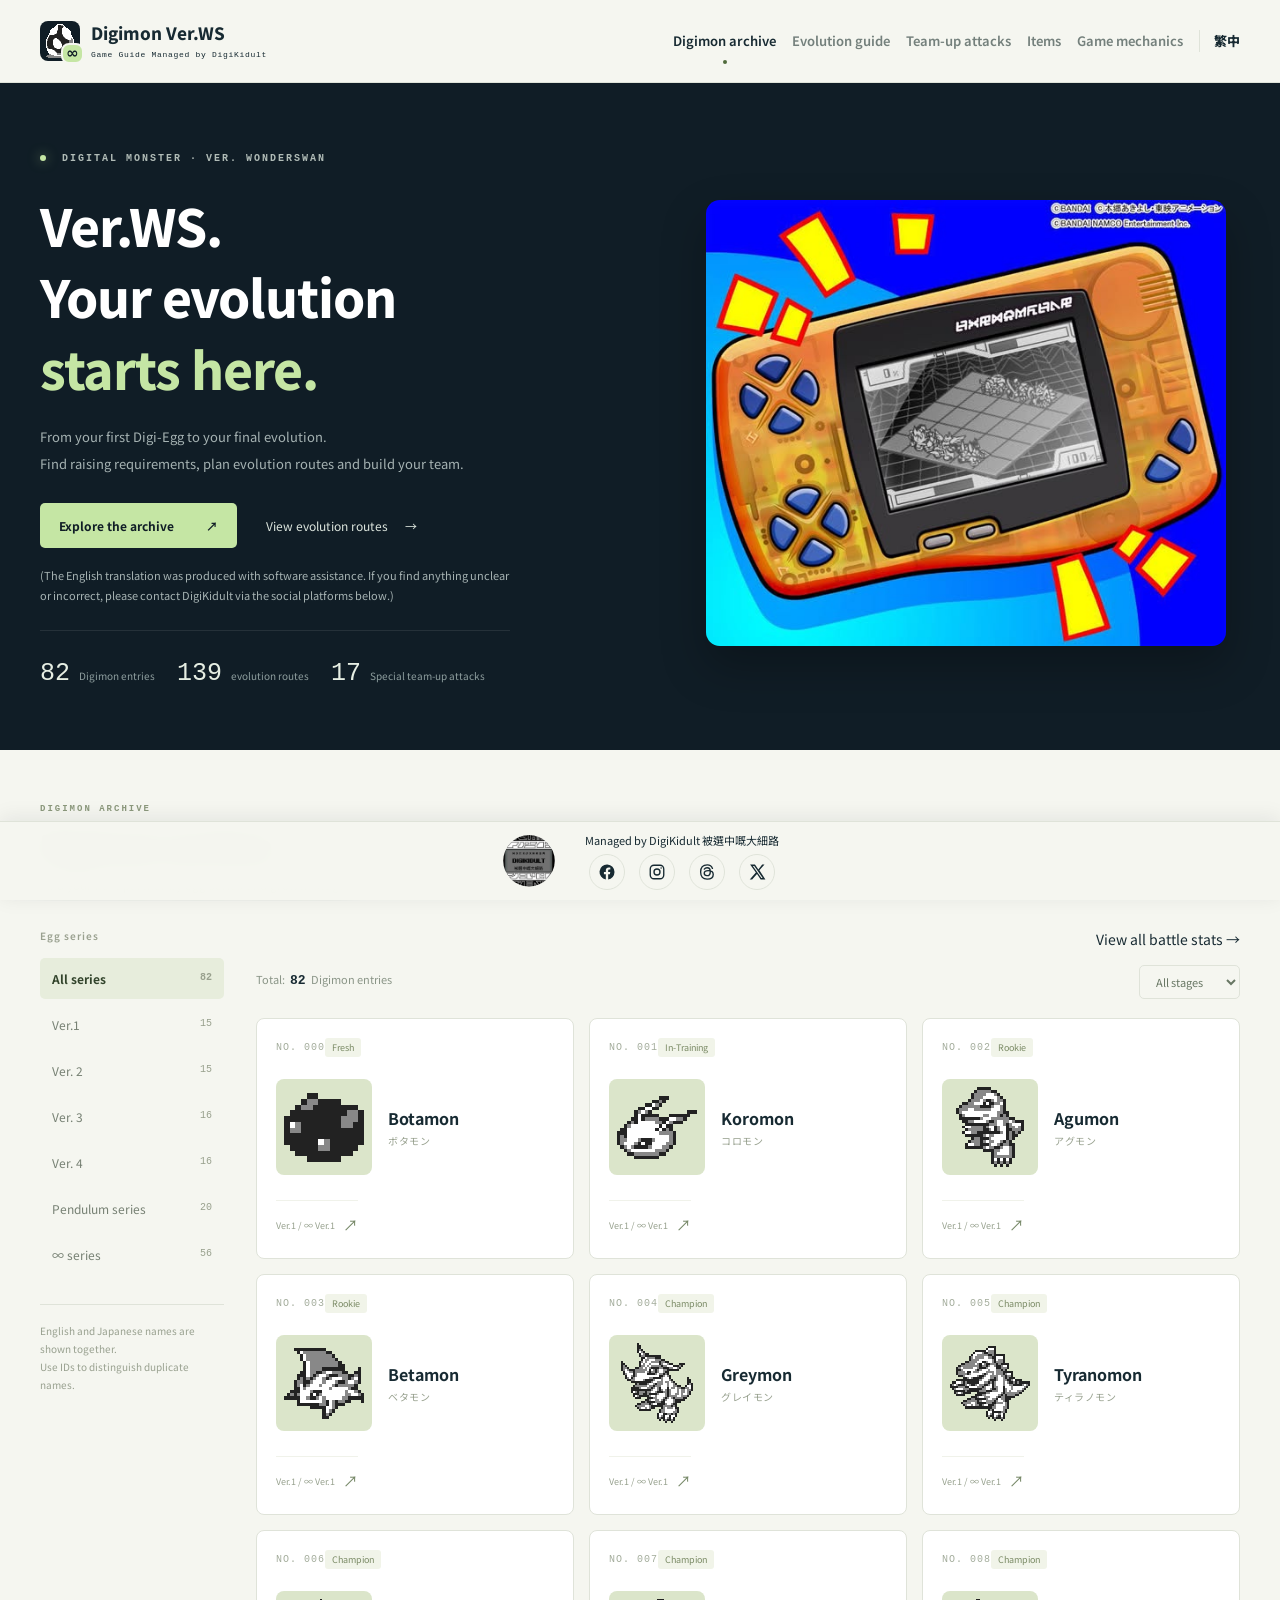
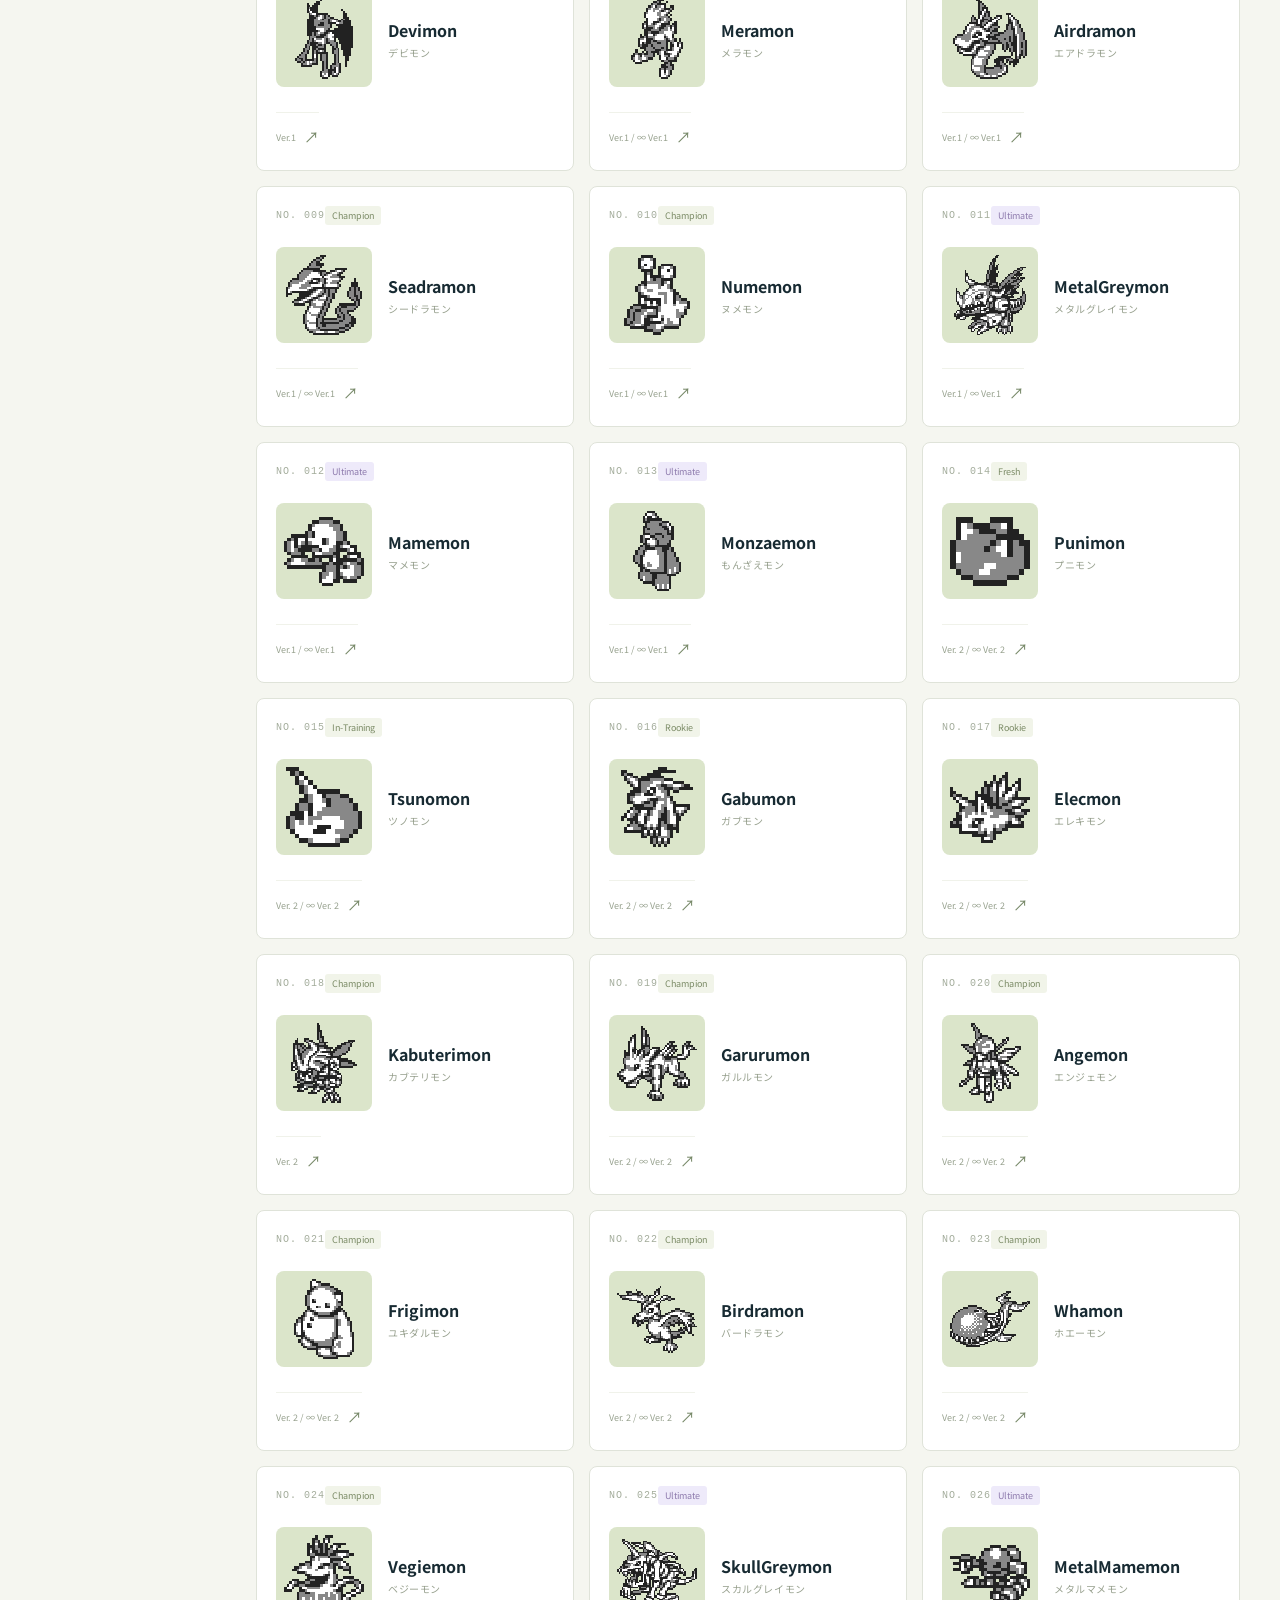
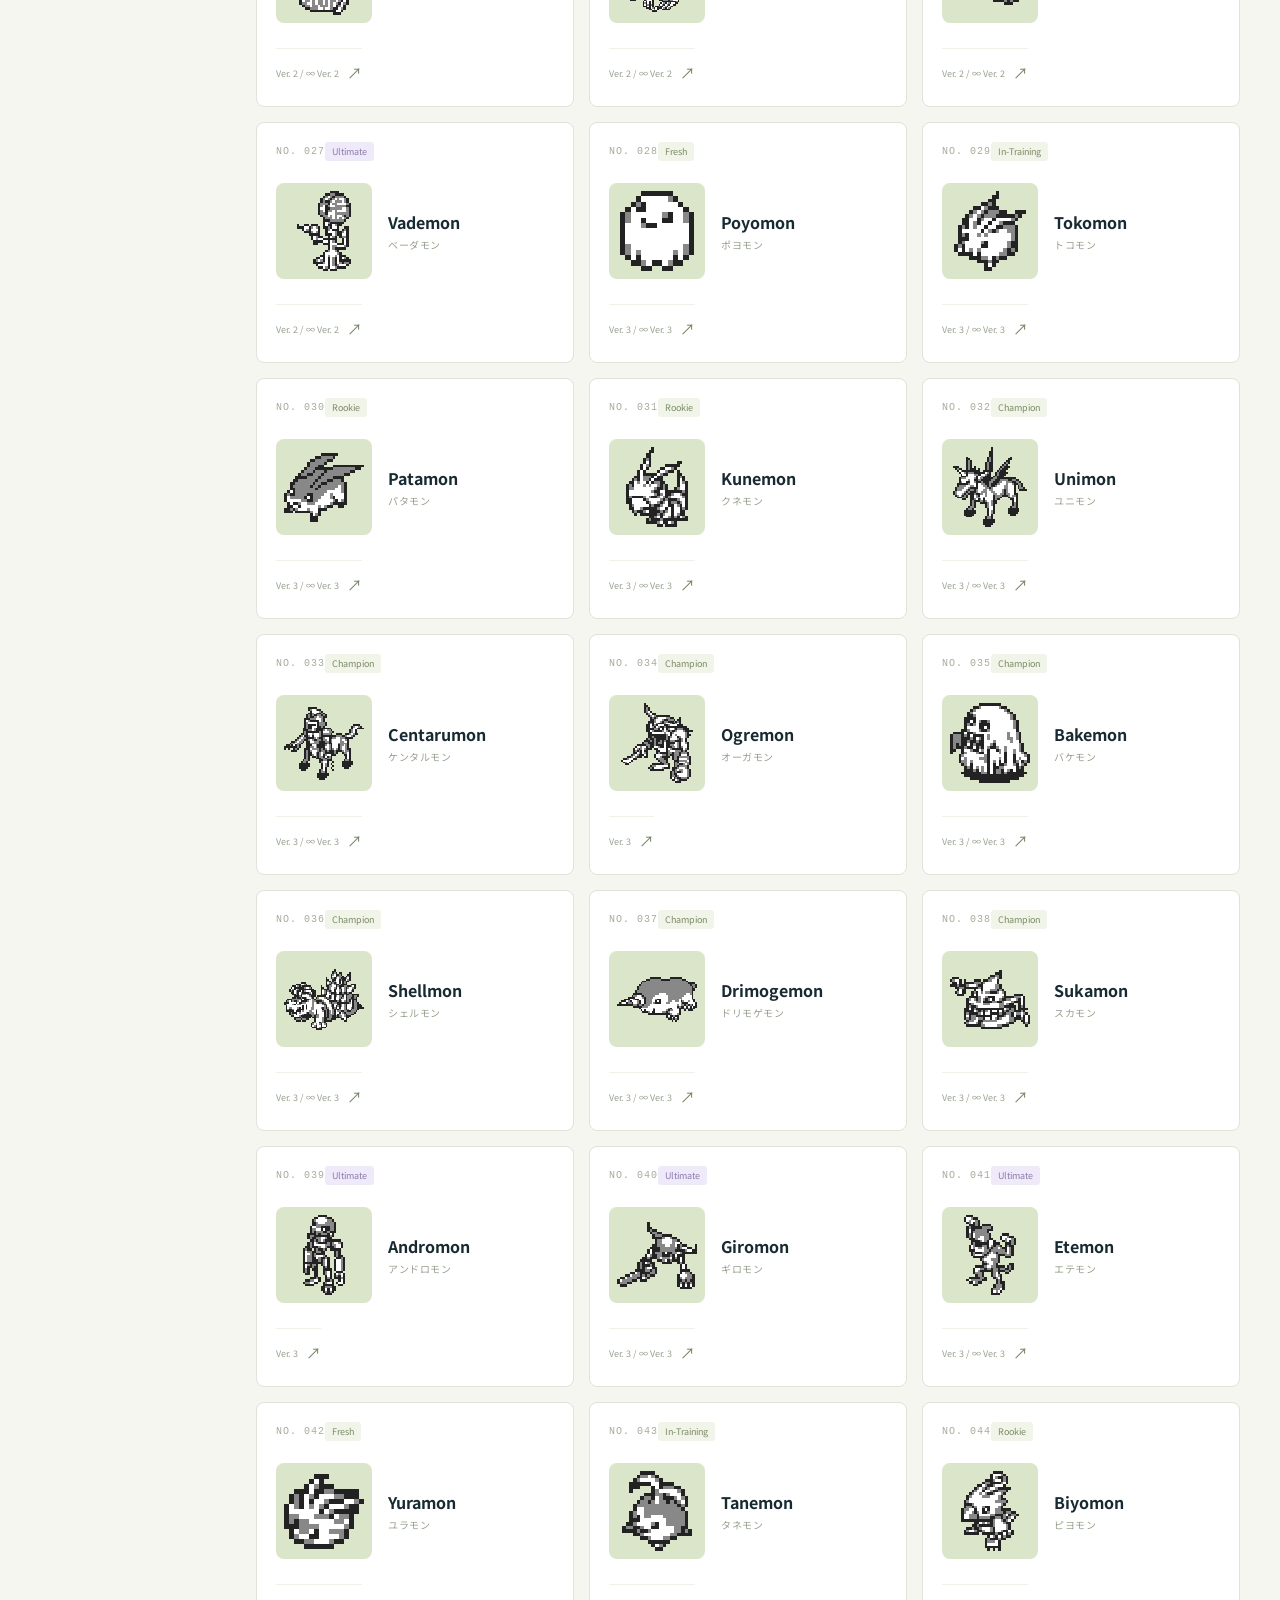
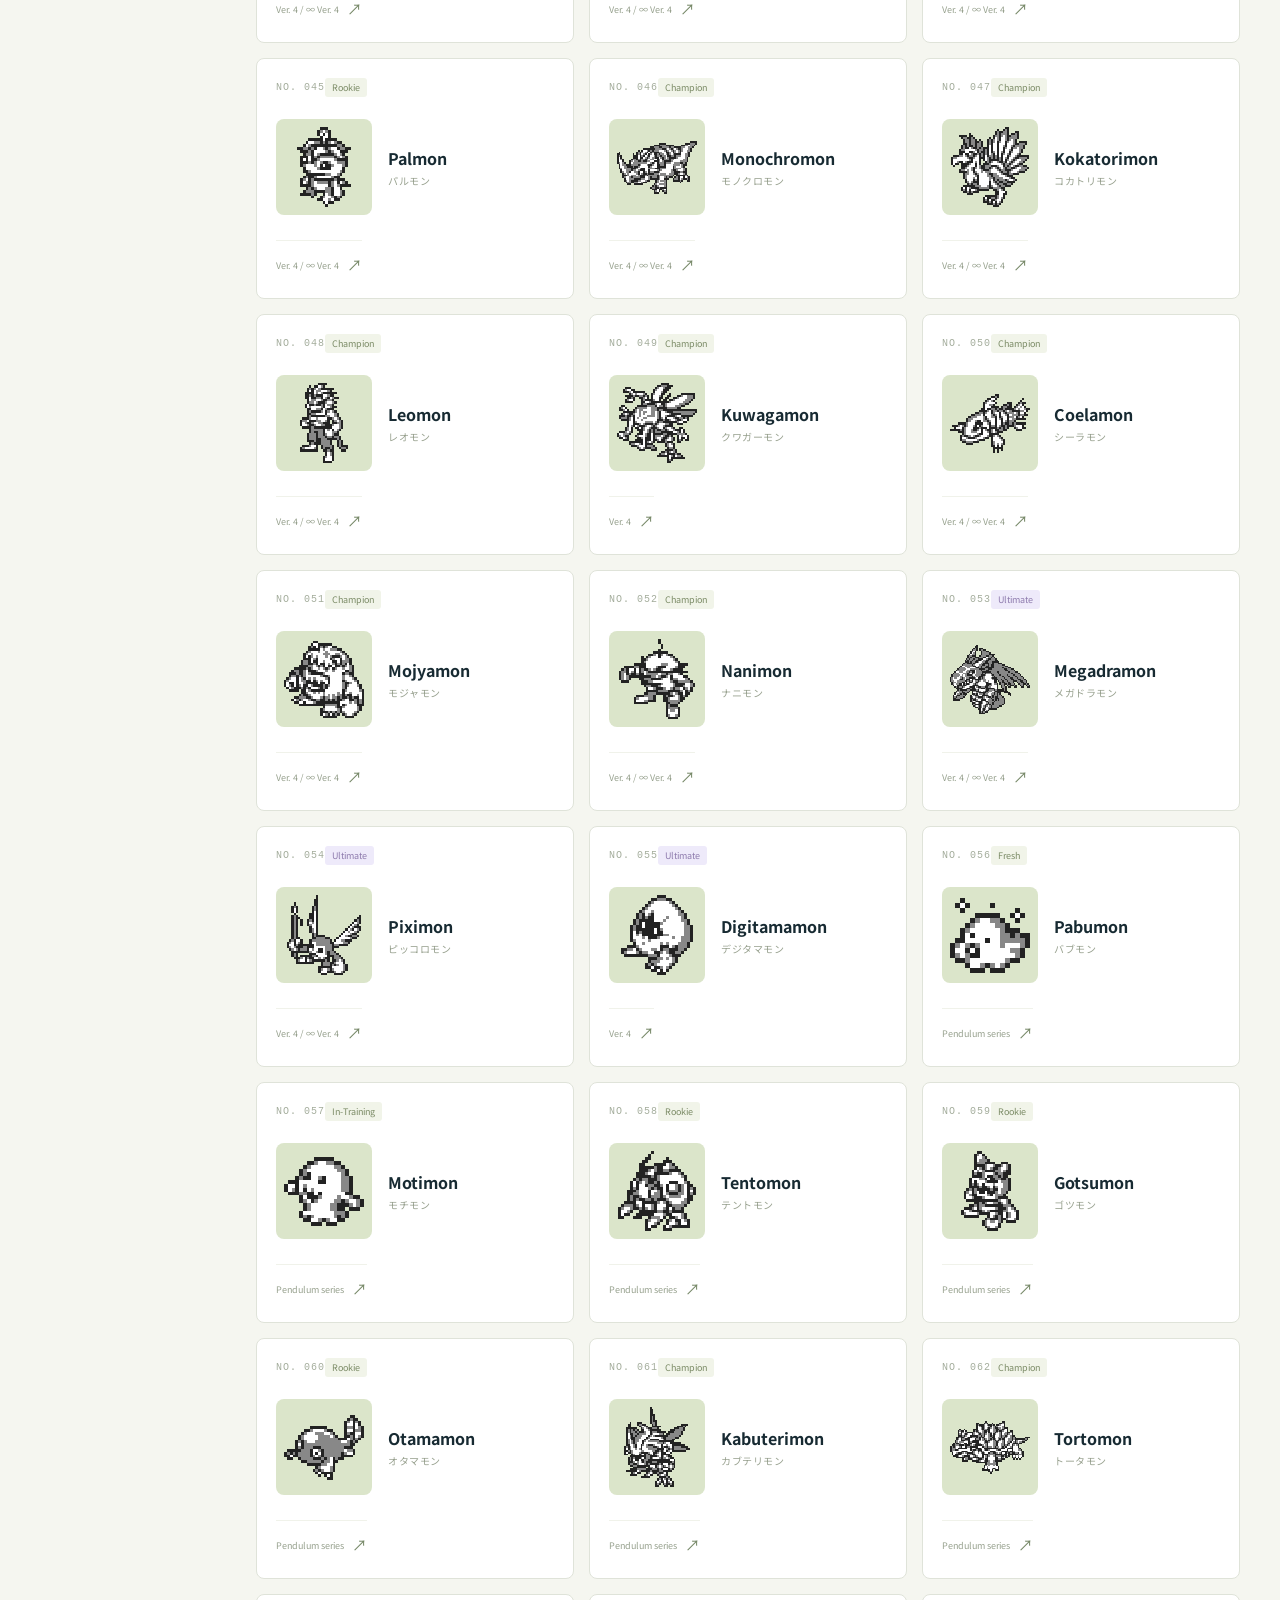
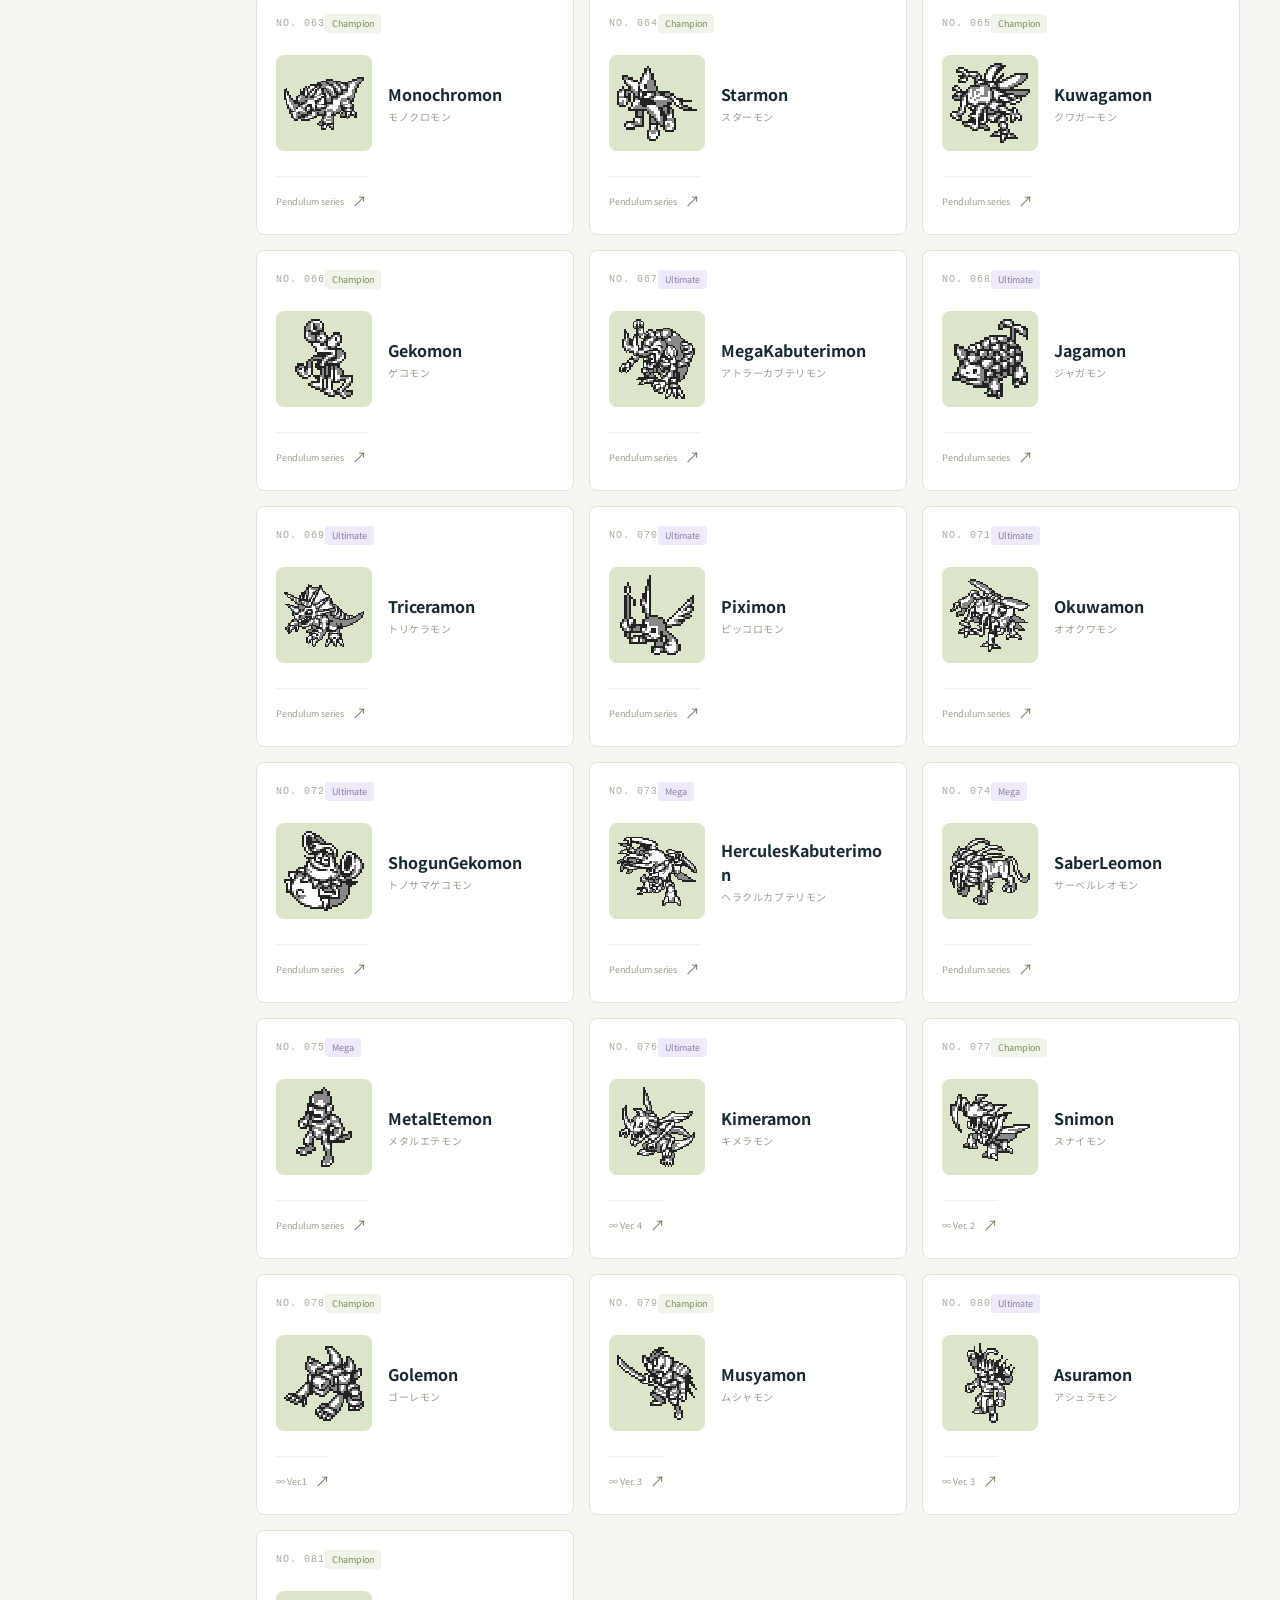
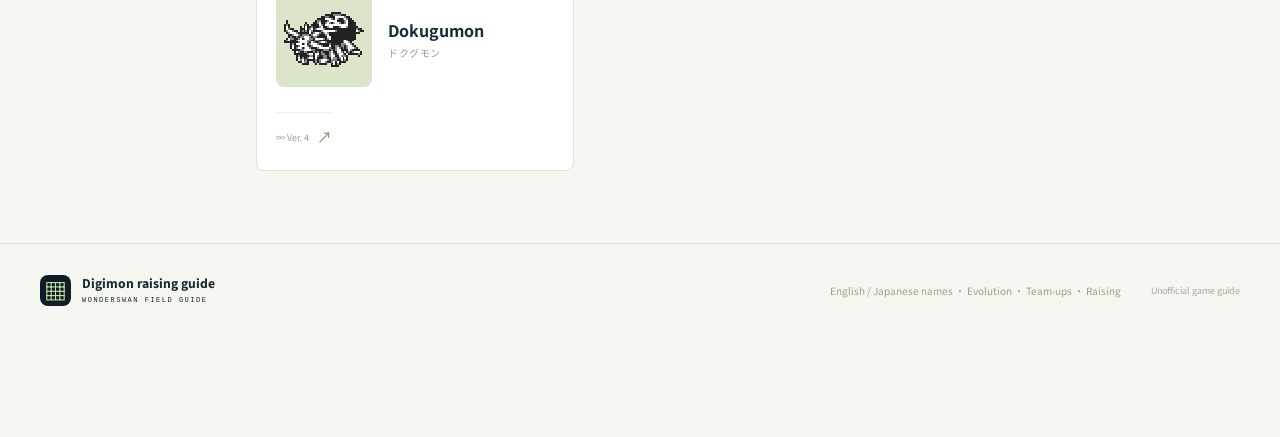
==== commit fa737593: "Add files via upload" ====
--- a/index_en.html
+++ b/index_en.html
@@ -20,7 +20,7 @@
  </div></header>
  <section class="hero" id="hero"><div class="hero-inner">
   <div class="hero-copy"><p class="eyebrow"><span class="status-dot"></span> DIGITAL MONSTER · VER. WONDERSWAN</p><h1>Ver.WS.<br>Your evolution<br><span>starts here.</span></h1><p class="hero-description">From your first Digi-Egg to your final evolution.<br>Find raising requirements, plan evolution routes and build your team.</p><div class="hero-buttons"><a class="button primary" href="#catalog">Explore the archive <span aria-hidden="true">↗</span></a><a class="text-link" href="#/evolutions">View evolution routes <span aria-hidden="true">→</span></a></div>
-   <p class="translation-notice">(The English translation was produced with software assistance. If you find anything unclear or incorrect, please <a href="#digikidult-contact">contact DigiKidult via the social links below</a>.)</p>
+   <p class="translation-notice">(The English translation was produced with software assistance. If you find anything unclear or incorrect, please contact DigiKidult via the social platforms below.)</p>
    <div class="hero-stats"><div><b>82</b><span>Digimon entries</span></div><div><b>139</b><span>evolution routes</span></div><div><b>17</b><span>Special team-up attacks</span></div></div>
   </div>
   <div class="device-scene"><img class="hero-device-image" src="./wonderswan-device.png" alt="Orange WonderSwan showing a Digimon battle" width="590" height="506"></div>
@@ -29,5 +29,5 @@
  <div id="view"></div></section></main>
  <footer><div class="footer-inner"><div class="brand footer-brand"><span class="brand-mark" aria-hidden="true">▦</span><span>Digimon raising guide<span class="brand-sub">WONDERSWAN FIELD GUIDE</span></span></div><p>English / Japanese names · Evolution · Team-ups · Raising</p><span class="footer-small">Unofficial game guide</span></div></footer>
  <dialog id="detail" aria-labelledby="detail-title"><div id="detail-content"></div></dialog>
-  <div id="digikidult-contact" class="bottom-social-banner" role="complementary" aria-label="Follow DigiKidult"><img class="digikidult-logo" src="./digikidult-logo.png" alt="DigiKidult logo" width="52" height="52"><div class="social-credit-group"><p class="social-credit">managed by DigiKidult 被選中嘅大細路</p><div class="social-links" role="group" aria-label="DigiKidult social links"><a href="https://www.facebook.com/digikidult" target="_blank" rel="noopener noreferrer" aria-label="DigiKidult on Facebook (opens in a new tab)" title="Facebook · @digikidult"><svg viewBox="0 0 24 24" width="20" height="20" aria-hidden="true"><path fill="currentColor" d="M22 12a10 10 0 1 0-11.56 9.88v-6.99H7.9V12h2.54V9.8c0-2.5 1.49-3.89 3.77-3.89 1.09 0 2.23.2 2.23.2v2.45h-1.26c-1.24 0-1.63.77-1.63 1.56V12h2.78l-.44 2.89h-2.34v6.99A10 10 0 0 0 22 12Z"/></svg></a><a href="https://www.instagram.com/digikidult/" target="_blank" rel="noopener noreferrer" aria-label="DigiKidult on Instagram (opens in a new tab)" title="Instagram · @digikidult"><svg viewBox="0 0 24 24" width="20" height="20" aria-hidden="true"><g fill="none" stroke="currentColor" stroke-width="1.8"><rect x="3" y="3" width="18" height="18" rx="5"/><circle cx="12" cy="12" r="4"/></g><circle cx="17.5" cy="6.5" r="1" fill="currentColor"/></svg></a><a href="https://www.threads.net/@digikidult" target="_blank" rel="noopener noreferrer" aria-label="DigiKidult on Threads (opens in a new tab)" title="Threads · @digikidult"><svg viewBox="0 0 24 24" width="20" height="20" aria-hidden="true"><path fill="none" stroke="currentColor" stroke-width="1.8" stroke-linecap="round" stroke-linejoin="round" d="M19.3 7.2C18.1 3.9 15.9 2.5 12.4 2.5 6.3 2.5 3.5 6.1 3.5 12s3.1 9.5 8.7 9.5c5.1 0 8.1-2.7 8.1-6.3 0-3.1-2.8-5-6.8-5-3.3 0-5.2 1.5-5.2 3.6 0 1.9 1.6 3.1 3.7 3.1 3.2 0 4.4-2.3 4.4-5.7 0-3.1-1.4-4.9-4.2-4.9-1.7 0-3 .7-3.8 1.9"/></svg></a><a href="https://x.com/digikidult" target="_blank" rel="noopener noreferrer" aria-label="DigiKidult on X (opens in a new tab)" title="X · @digikidult"><svg viewBox="0 0 24 24" width="20" height="20" aria-hidden="true"><path fill="currentColor" d="M18.9 2H22l-6.8 7.8L23.2 22h-6.3L12 14.6 5.5 22H2.3l8.2-9.4L2.8 2h6.5l4.5 6.6L18.9 2Zm-1.1 18h1.7L8.3 3.9H6.5L17.8 20Z"/></svg></a></div></div></div>
+  <div id="digikidult-contact" class="bottom-social-banner" role="complementary" aria-label="Follow DigiKidult"><img class="digikidult-logo" src="./digikidult-logo.png" alt="DigiKidult logo" width="52" height="52"><div class="social-credit-group"><p class="social-credit">Managed by DigiKidult 被選中嘅大細路</p><div class="social-links" role="group" aria-label="DigiKidult social links"><a href="https://www.facebook.com/digikidult" target="_blank" rel="noopener noreferrer" aria-label="DigiKidult on Facebook (opens in a new tab)" title="Facebook · @digikidult"><svg viewBox="0 0 24 24" width="20" height="20" aria-hidden="true"><path fill="currentColor" d="M22 12a10 10 0 1 0-11.56 9.88v-6.99H7.9V12h2.54V9.8c0-2.5 1.49-3.89 3.77-3.89 1.09 0 2.23.2 2.23.2v2.45h-1.26c-1.24 0-1.63.77-1.63 1.56V12h2.78l-.44 2.89h-2.34v6.99A10 10 0 0 0 22 12Z"/></svg></a><a href="https://www.instagram.com/digikidult/" target="_blank" rel="noopener noreferrer" aria-label="DigiKidult on Instagram (opens in a new tab)" title="Instagram · @digikidult"><svg viewBox="0 0 24 24" width="20" height="20" aria-hidden="true"><g fill="none" stroke="currentColor" stroke-width="1.8"><rect x="3" y="3" width="18" height="18" rx="5"/><circle cx="12" cy="12" r="4"/></g><circle cx="17.5" cy="6.5" r="1" fill="currentColor"/></svg></a><a href="https://www.threads.net/@digikidult" target="_blank" rel="noopener noreferrer" aria-label="DigiKidult on Threads (opens in a new tab)" title="Threads · @digikidult"><svg viewBox="0 0 24 24" width="20" height="20" aria-hidden="true"><path fill="none" stroke="currentColor" stroke-width="1.8" stroke-linecap="round" stroke-linejoin="round" d="M19.3 7.2C18.1 3.9 15.9 2.5 12.4 2.5 6.3 2.5 3.5 6.1 3.5 12s3.1 9.5 8.7 9.5c5.1 0 8.1-2.7 8.1-6.3 0-3.1-2.8-5-6.8-5-3.3 0-5.2 1.5-5.2 3.6 0 1.9 1.6 3.1 3.7 3.1 3.2 0 4.4-2.3 4.4-5.7 0-3.1-1.4-4.9-4.2-4.9-1.7 0-3 .7-3.8 1.9"/></svg></a><a href="https://x.com/digikidult" target="_blank" rel="noopener noreferrer" aria-label="DigiKidult on X (opens in a new tab)" title="X · @digikidult"><svg viewBox="0 0 24 24" width="20" height="20" aria-hidden="true"><path fill="currentColor" d="M18.9 2H22l-6.8 7.8L23.2 22h-6.3L12 14.6 5.5 22H2.3l8.2-9.4L2.8 2h6.5l4.5 6.6L18.9 2Zm-1.1 18h1.7L8.3 3.9H6.5L17.8 20Z"/></svg></a></div></div></div>
 </body></html>
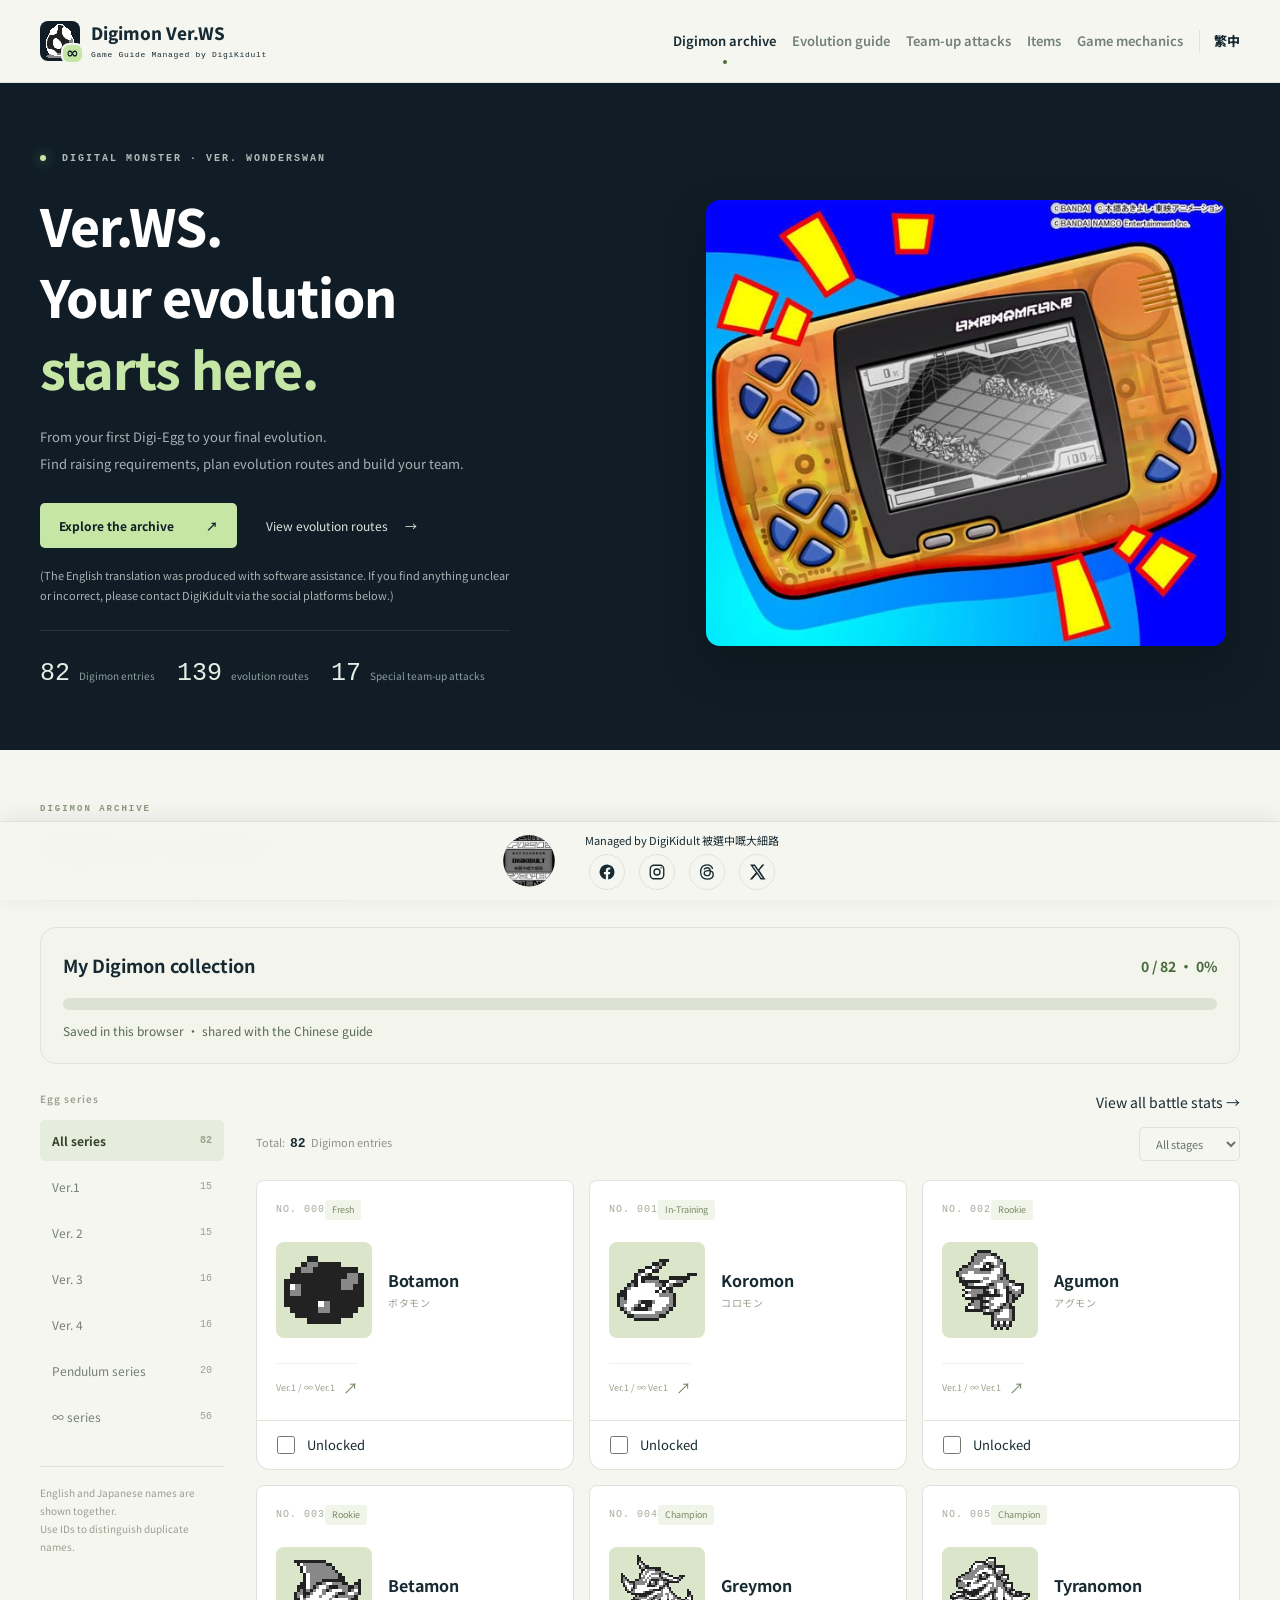
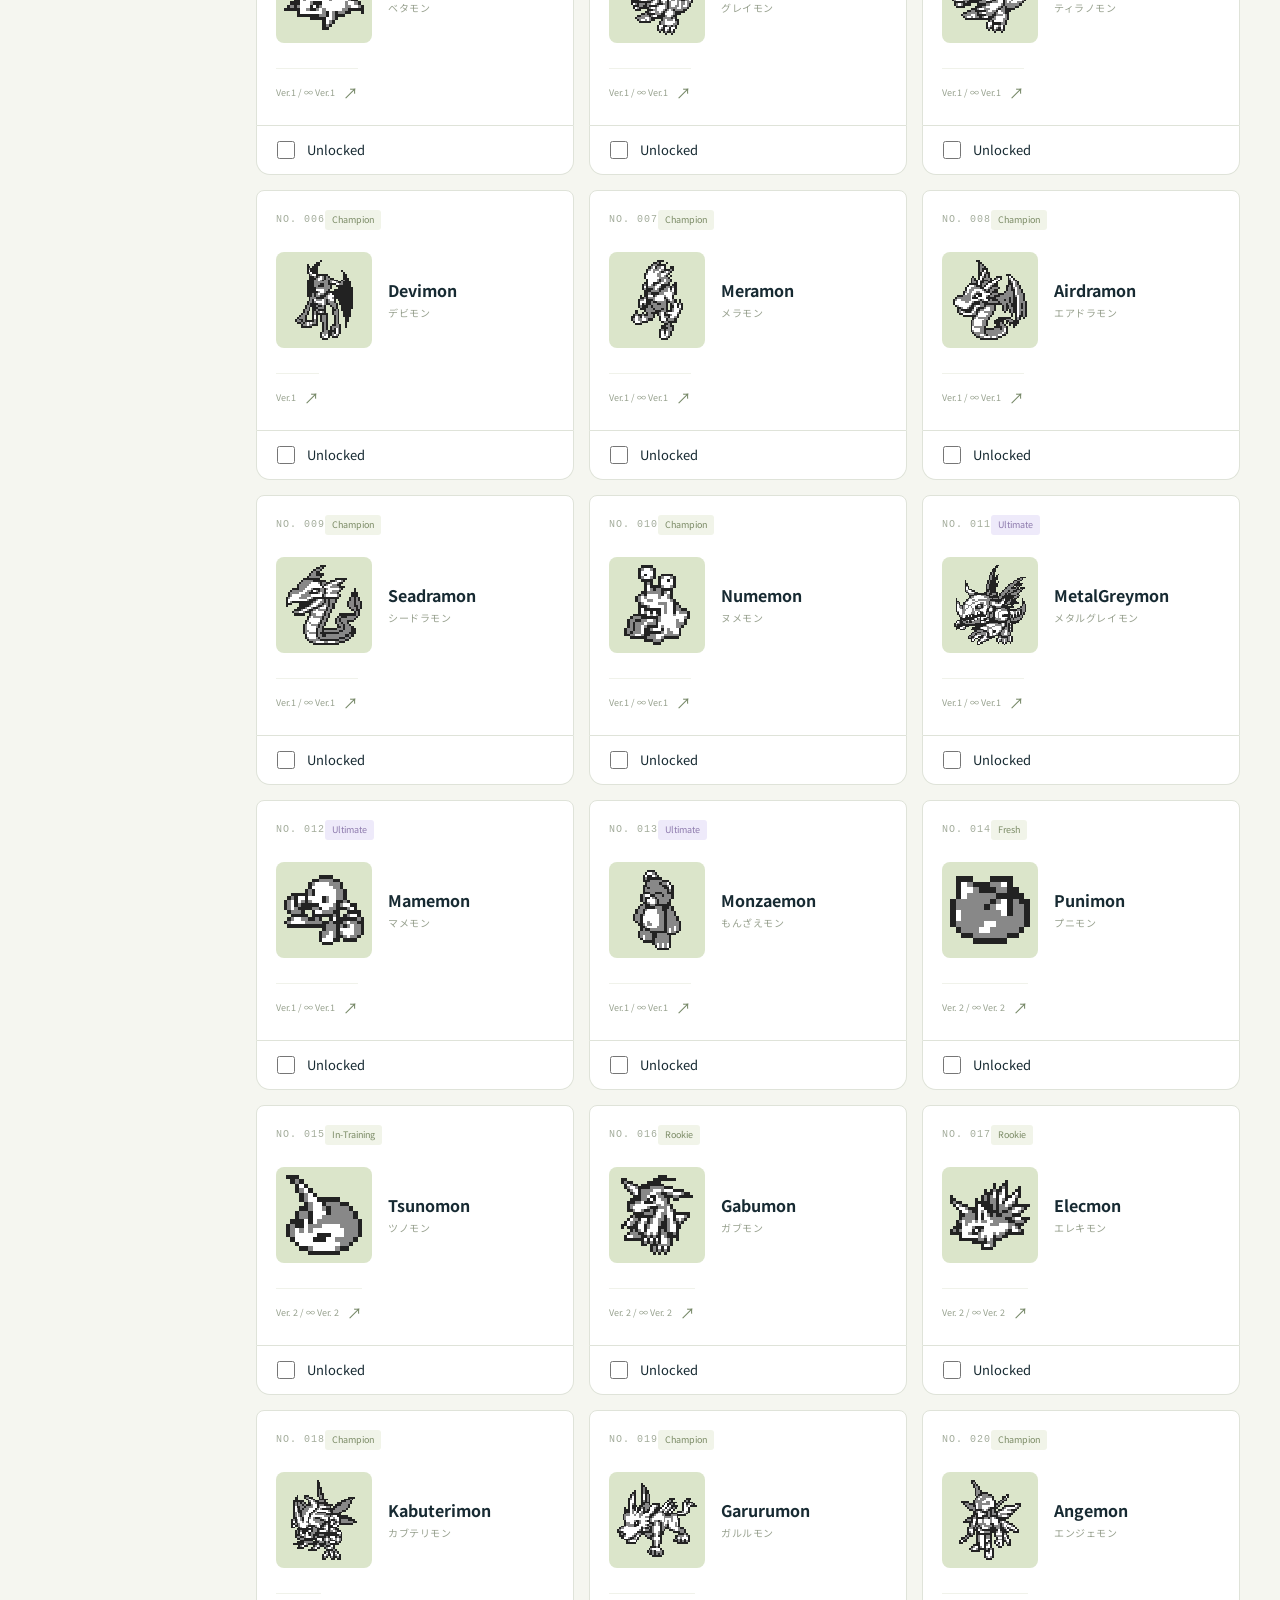
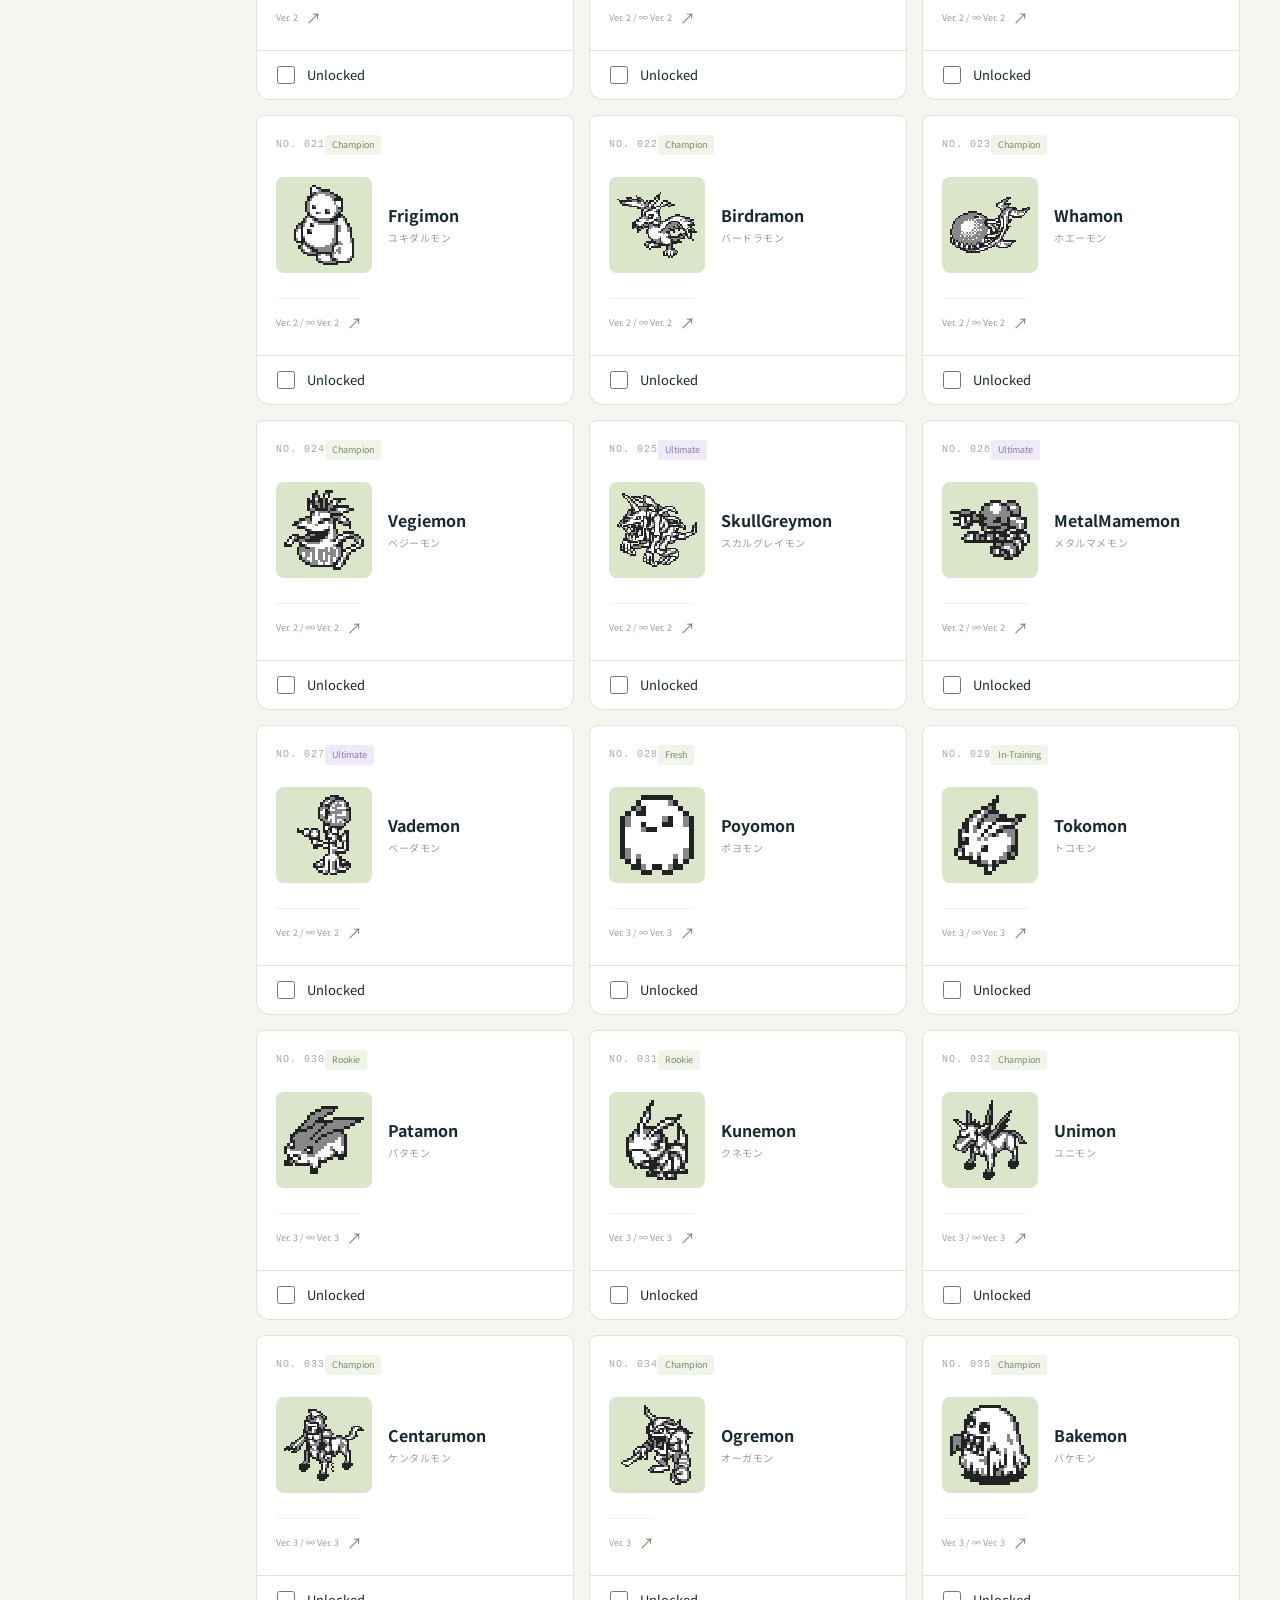
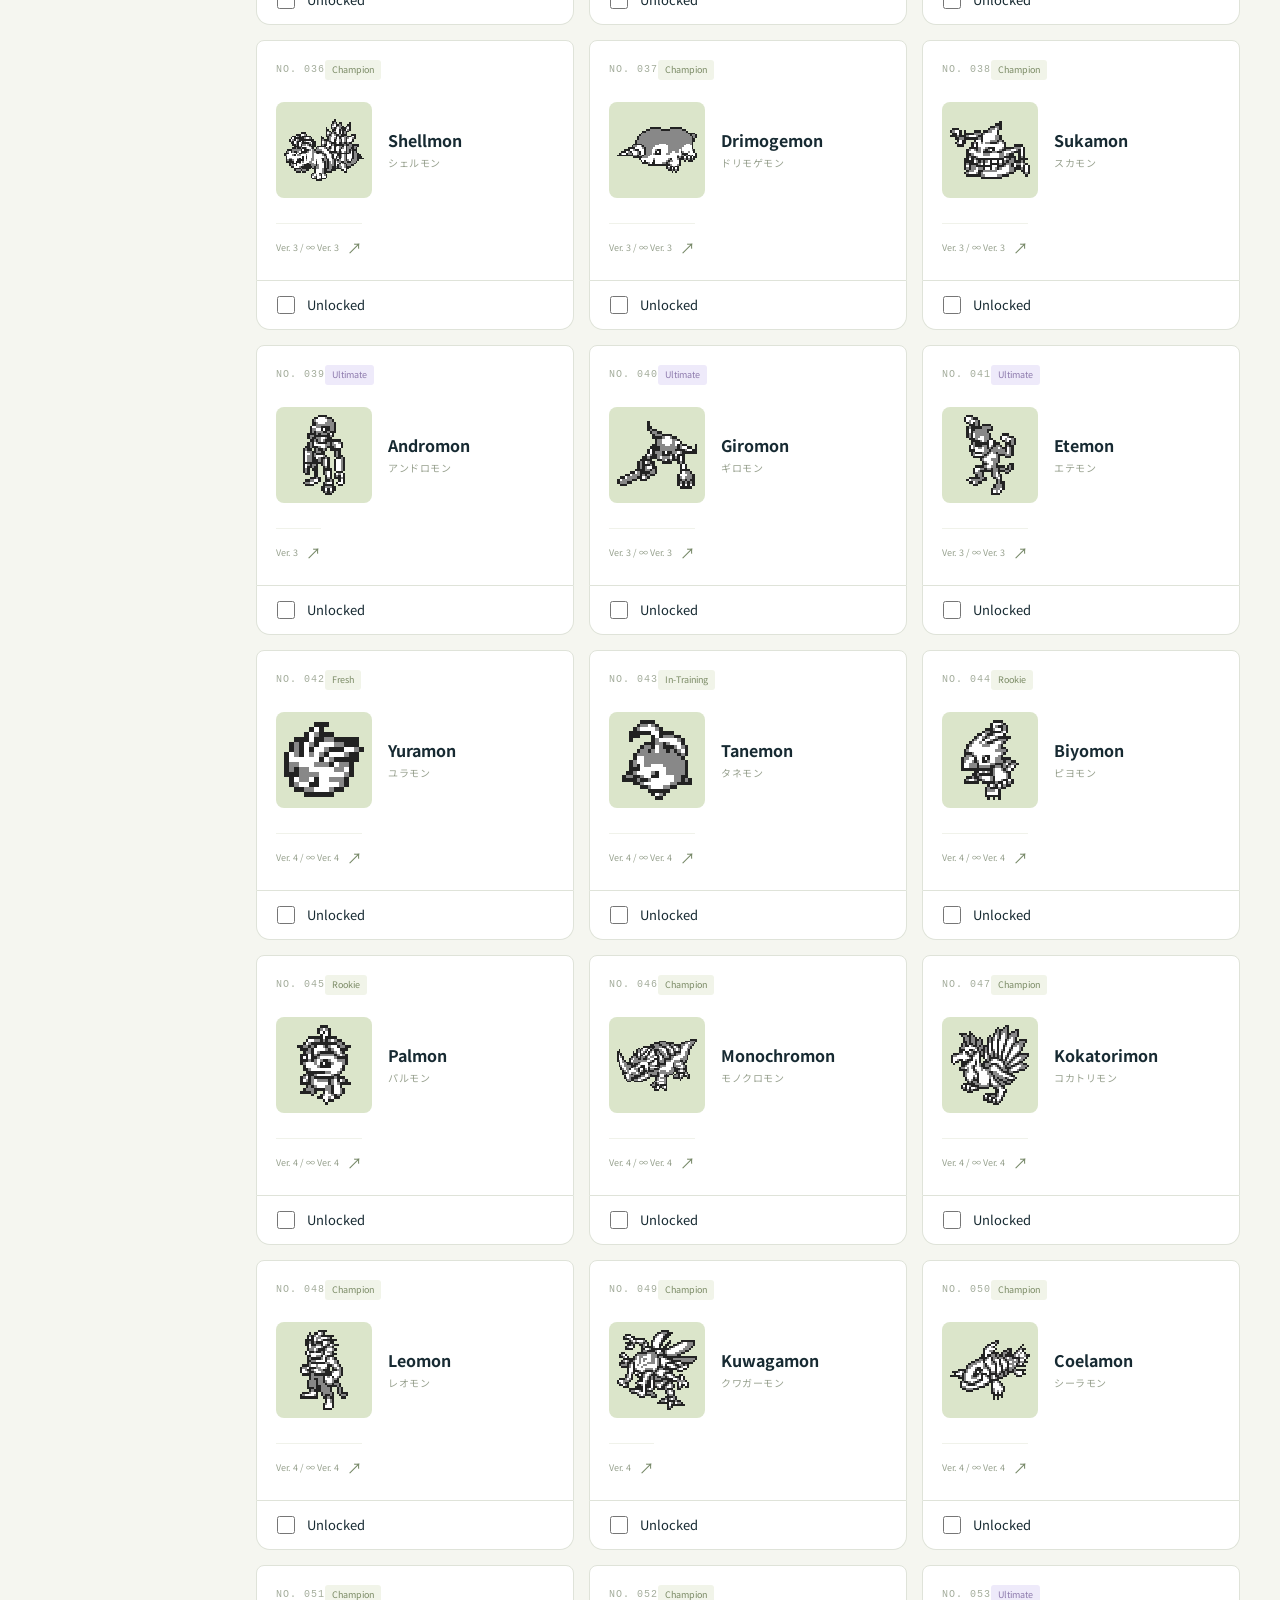
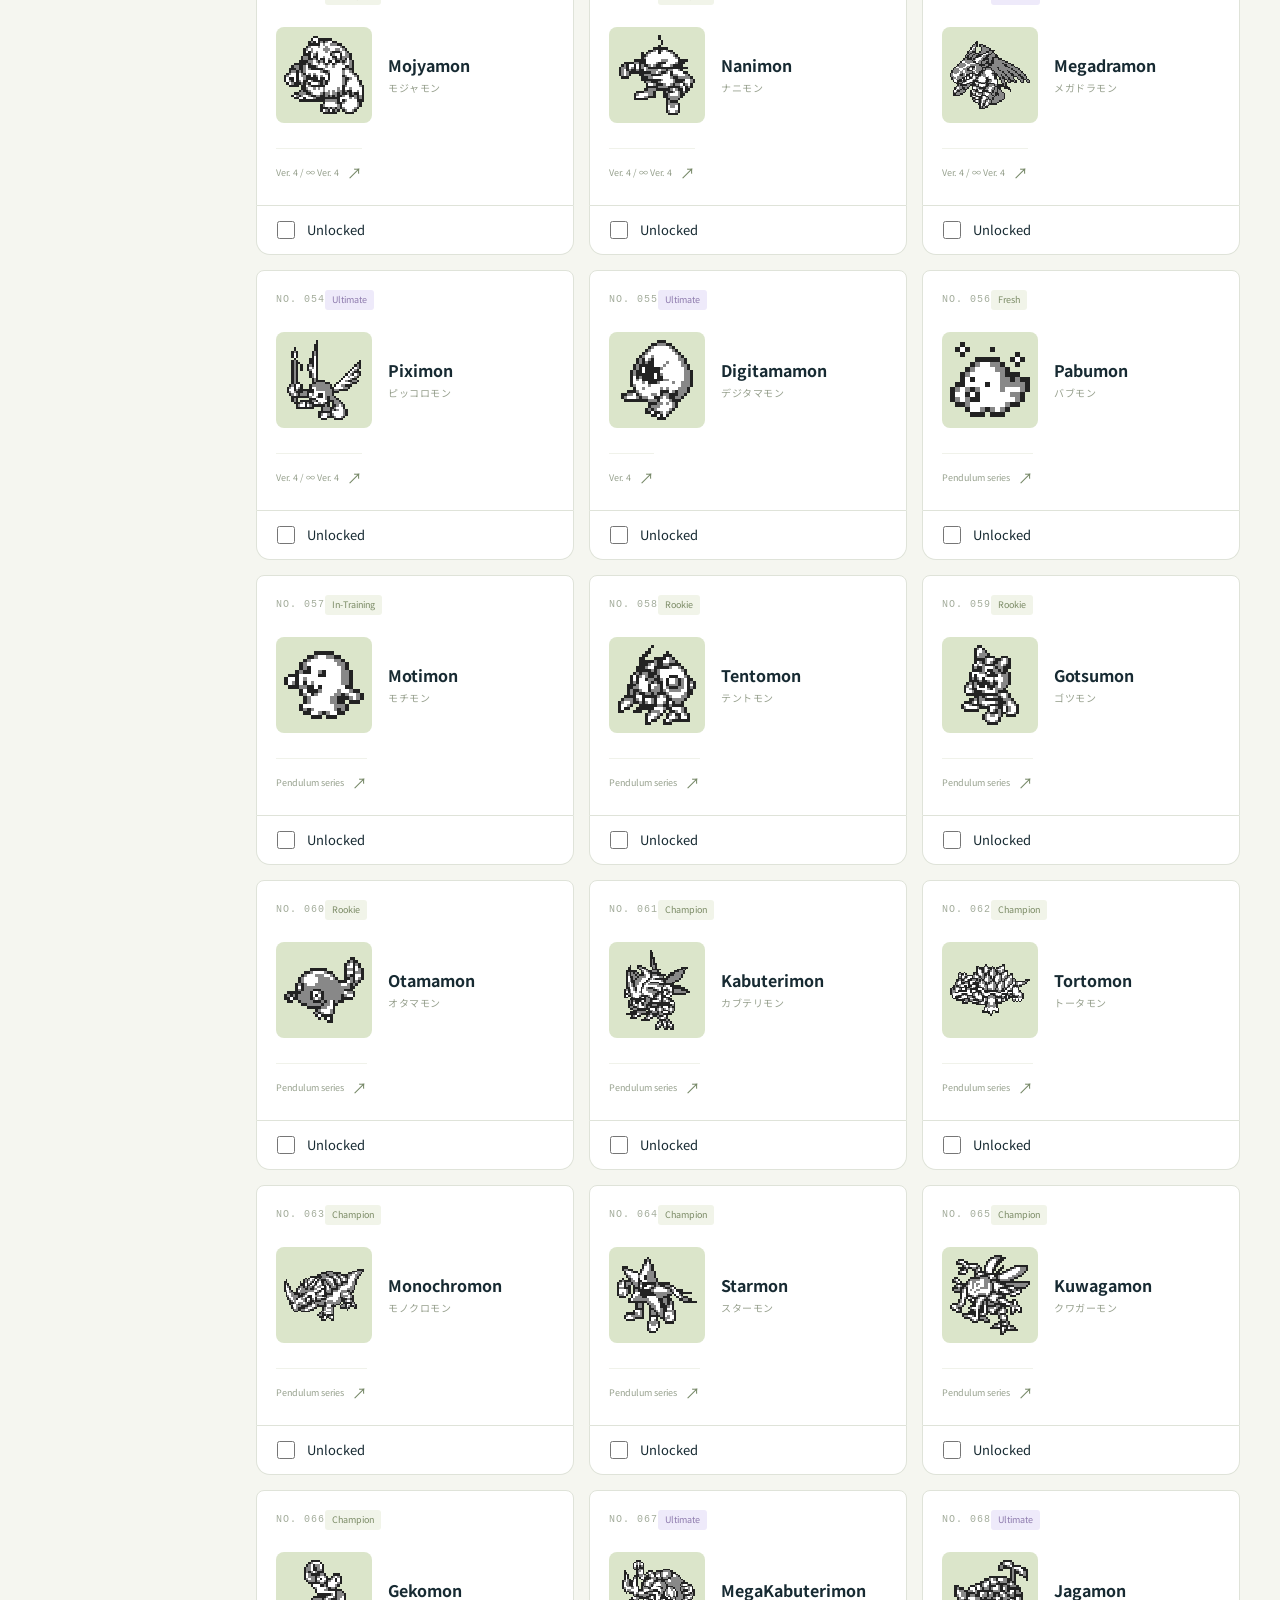
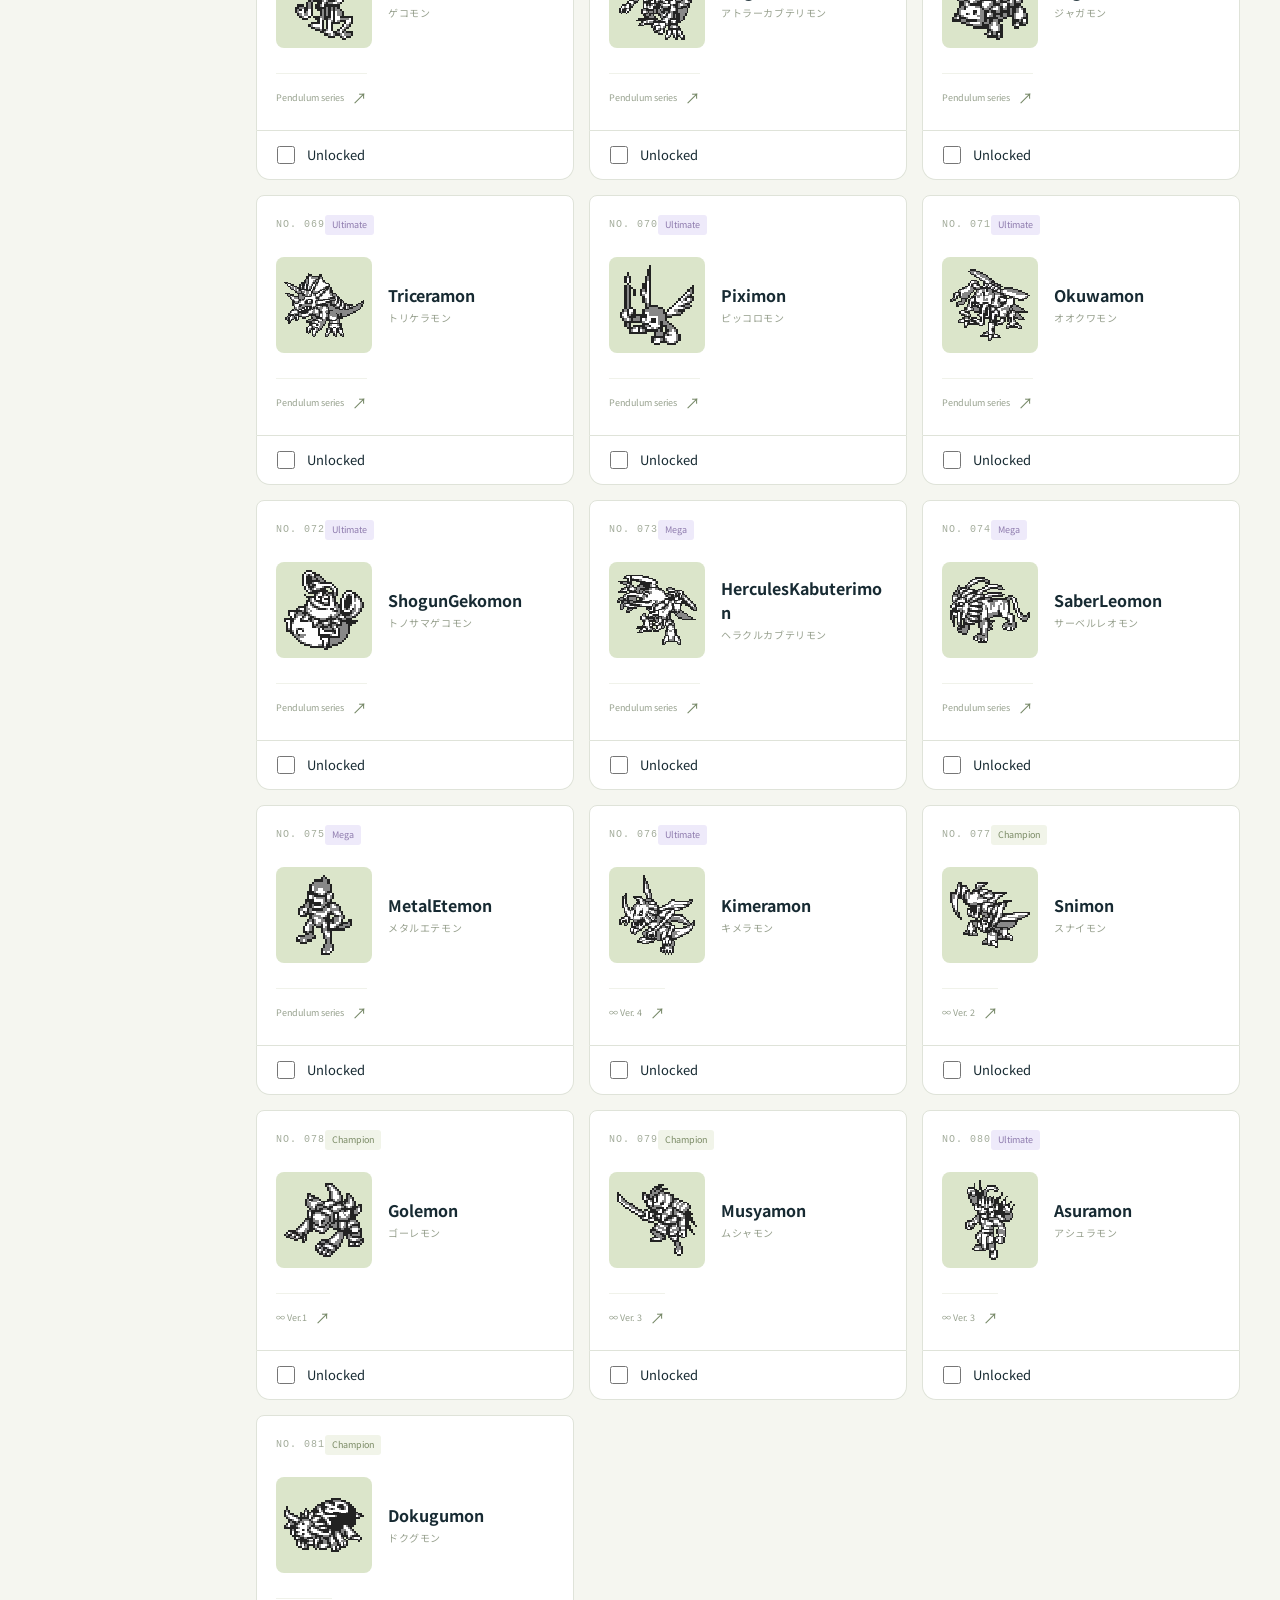
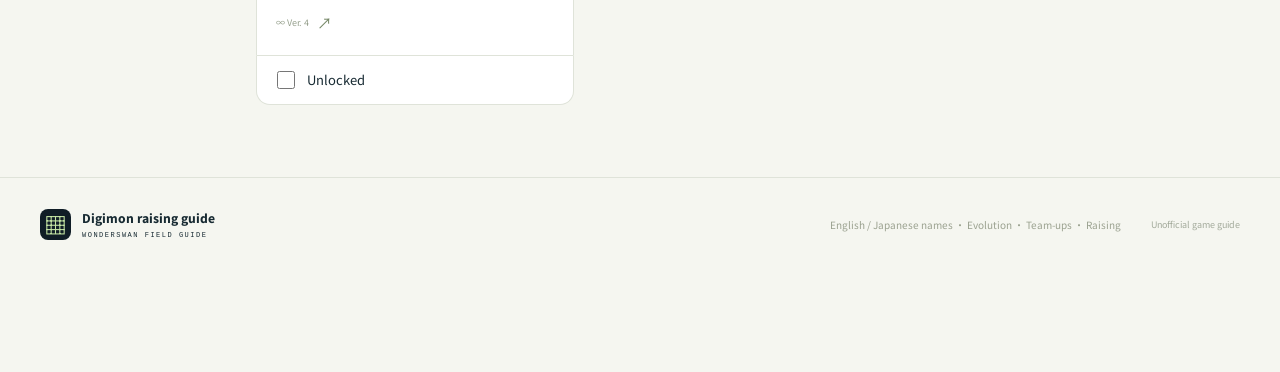
==== commit be8bccd4: "Add files via upload" ====
--- a/index_en.html
+++ b/index_en.html
@@ -5,7 +5,7 @@
  <meta name="theme-color" content="#101d26"><meta name="description" content="Digital Monster Ver.WS guide: 82 Digimon, evolution requirements, team-up attacks, items and game mechanics.">
  <title>Digital Monster Ver.WS Guide</title>
  <link rel="icon" href="./icon.svg" type="image/svg+xml"><link rel="stylesheet" href="./style.css">
- <script defer src="./data_en.js"></script><script defer src="./core_en.js"></script><script defer src="./app_en.js"></script>
+ <script defer src="./data_en.js"></script><script defer src="./core_en.js"></script><script defer src="./collection.js"></script><script defer src="./app_en.js"></script>
 <link rel="stylesheet" href="./bottom-bar.css?v=20261019-credit">
 <script defer src="./language-switch.js"></script>
 <link rel="alternate" hreflang="en" href="./index_en.html"><link rel="alternate" hreflang="zh-Hant" href="./index.html">
--- a/style.css
+++ b/style.css
@@ -26,3 +26,6 @@
 
 /* Language navigation */
 .header-inner nav .language-switch{color:var(--ink);font-weight:800;border-left:1px solid var(--line);padding-left:14px}html[lang="en"] .header-inner nav{gap:16px}html[lang="en"] .header-inner{flex-wrap:wrap}html[lang="en"] .hero-stats{flex-wrap:wrap;gap:22px}html[lang="en"] .name-line h3{overflow-wrap:anywhere}html[lang="en"] .brand-sub{white-space:normal}html[lang="en"] .detail-stat-grid b{overflow-wrap:anywhere}html[lang="en"] .hero h1{font-size:clamp(34px,4vw,54px)}@media(max-width:700px){html[lang="en"] .header-inner nav{gap:14px;width:100%;overflow-x:auto;padding-bottom:8px}html[lang="en"] .header-inner nav a{flex-shrink:0}html[lang="en"] .detail-stat-grid{grid-template-columns:repeat(3,minmax(0,1fr))}html[lang="en"] .detail-stat span{font-size:10px}html[lang="en"] .hero-stats>div{flex-wrap:wrap;gap:4px}}
+
+/* Collection checklist */
+.collection-summary{padding:22px;border:1px solid var(--line);border-radius:16px;margin-bottom:26px;background:#f3f5ed}.collection-heading{display:flex;justify-content:space-between;align-items:center;gap:12px;flex-wrap:wrap}.collection-heading h3{margin:0;font-size:18px}.collection-heading strong{font-variant-numeric:tabular-nums;color:#486b3d}.collection-summary progress{display:block;width:100%;height:12px;margin-top:16px;accent-color:#64834f;border:0;border-radius:20px;overflow:hidden}.collection-summary progress::-webkit-progress-bar{background:#dce3d5}.collection-summary progress::-webkit-progress-value{background:#64834f;border-radius:20px}.collection-summary progress::-moz-progress-bar{background:#64834f}.collection-summary p{font-size:12px;color:#596753;margin:10px 0 0}.collection-card{min-width:0;display:flex;flex-direction:column}.collection-card .mon-card{width:100%;flex:1;border-bottom-left-radius:0;border-bottom-right-radius:0}.unlock-label{display:flex;align-items:center;gap:9px;padding:12px 16px;border:1px solid var(--line);border-top:0;border-radius:0 0 14px 14px;background:#fff;cursor:pointer;font-size:13px}.unlock-label input{width:18px;height:18px;accent-color:#64834f;cursor:pointer}.collection-card.is-unlocked .unlock-label{background:#eaf1e4;color:#3e6033}.unlock-label:focus-within{outline:2px solid #64834f;outline-offset:2px}
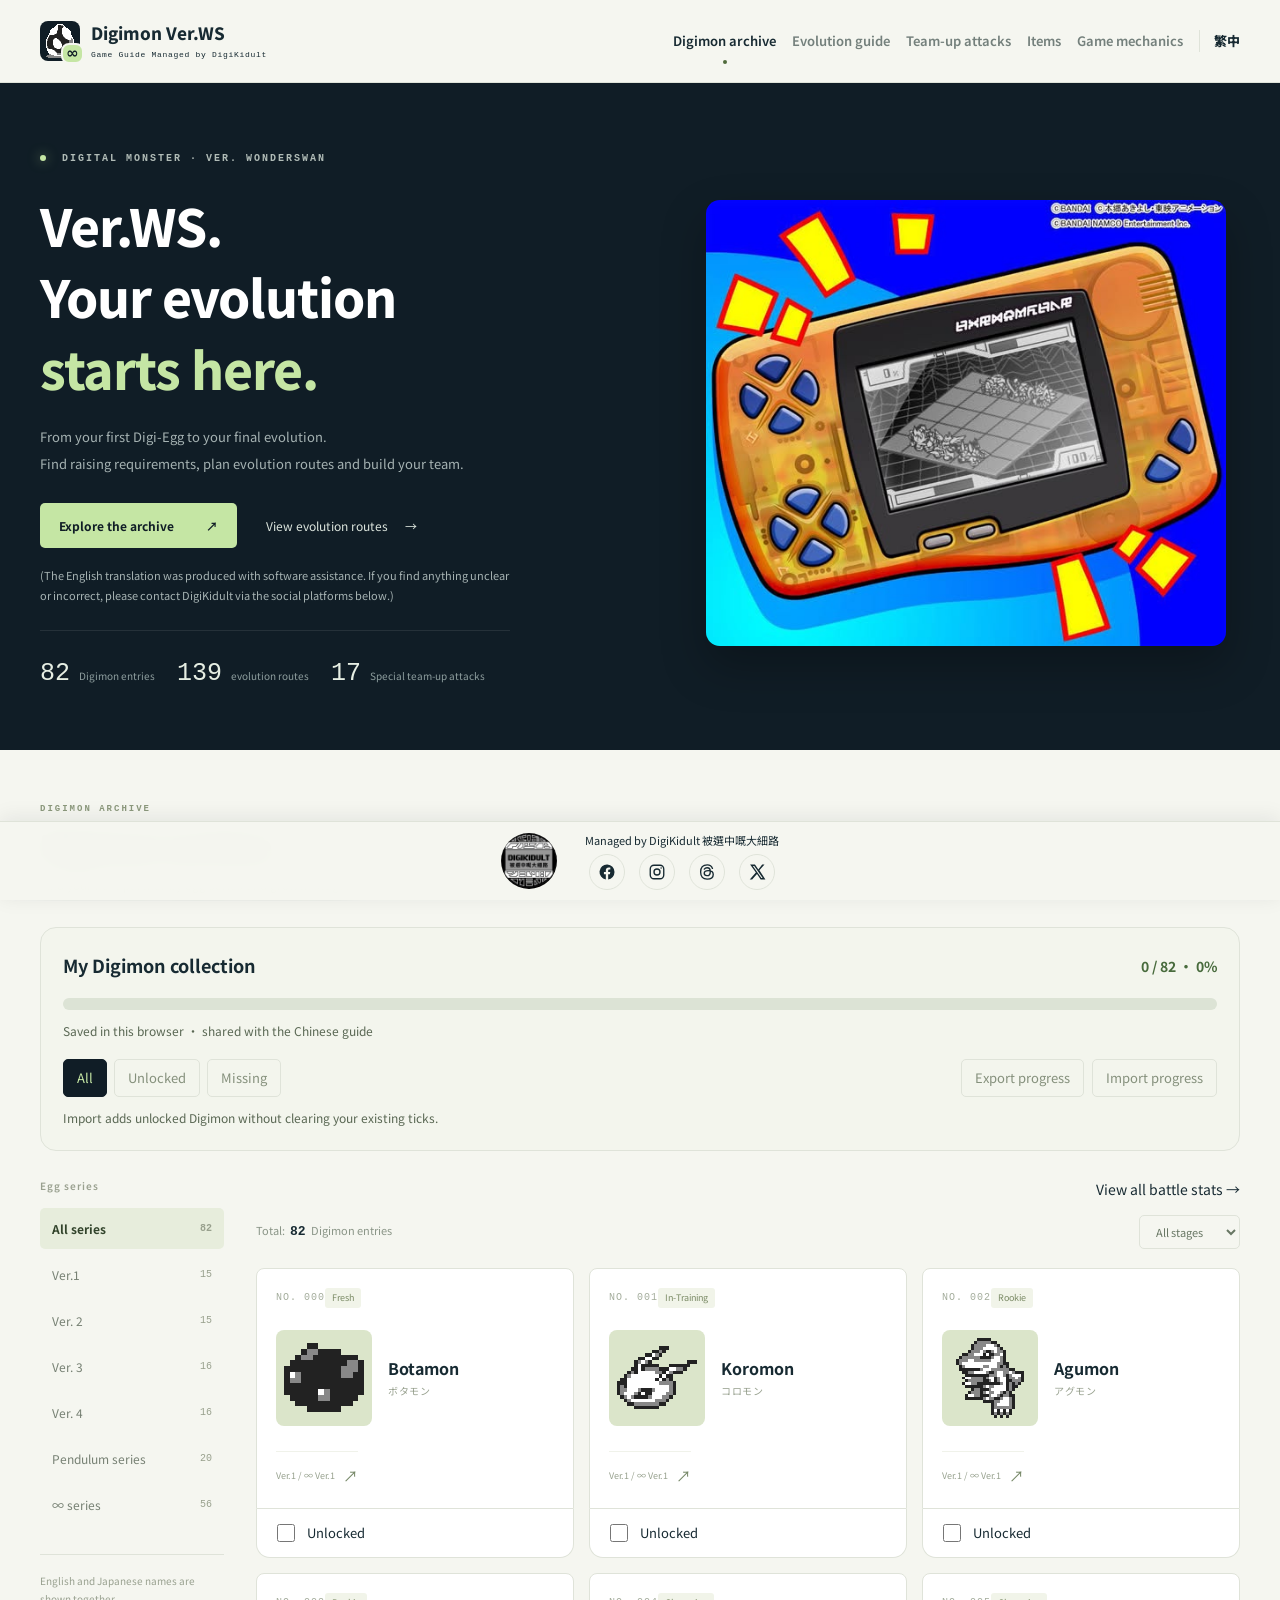
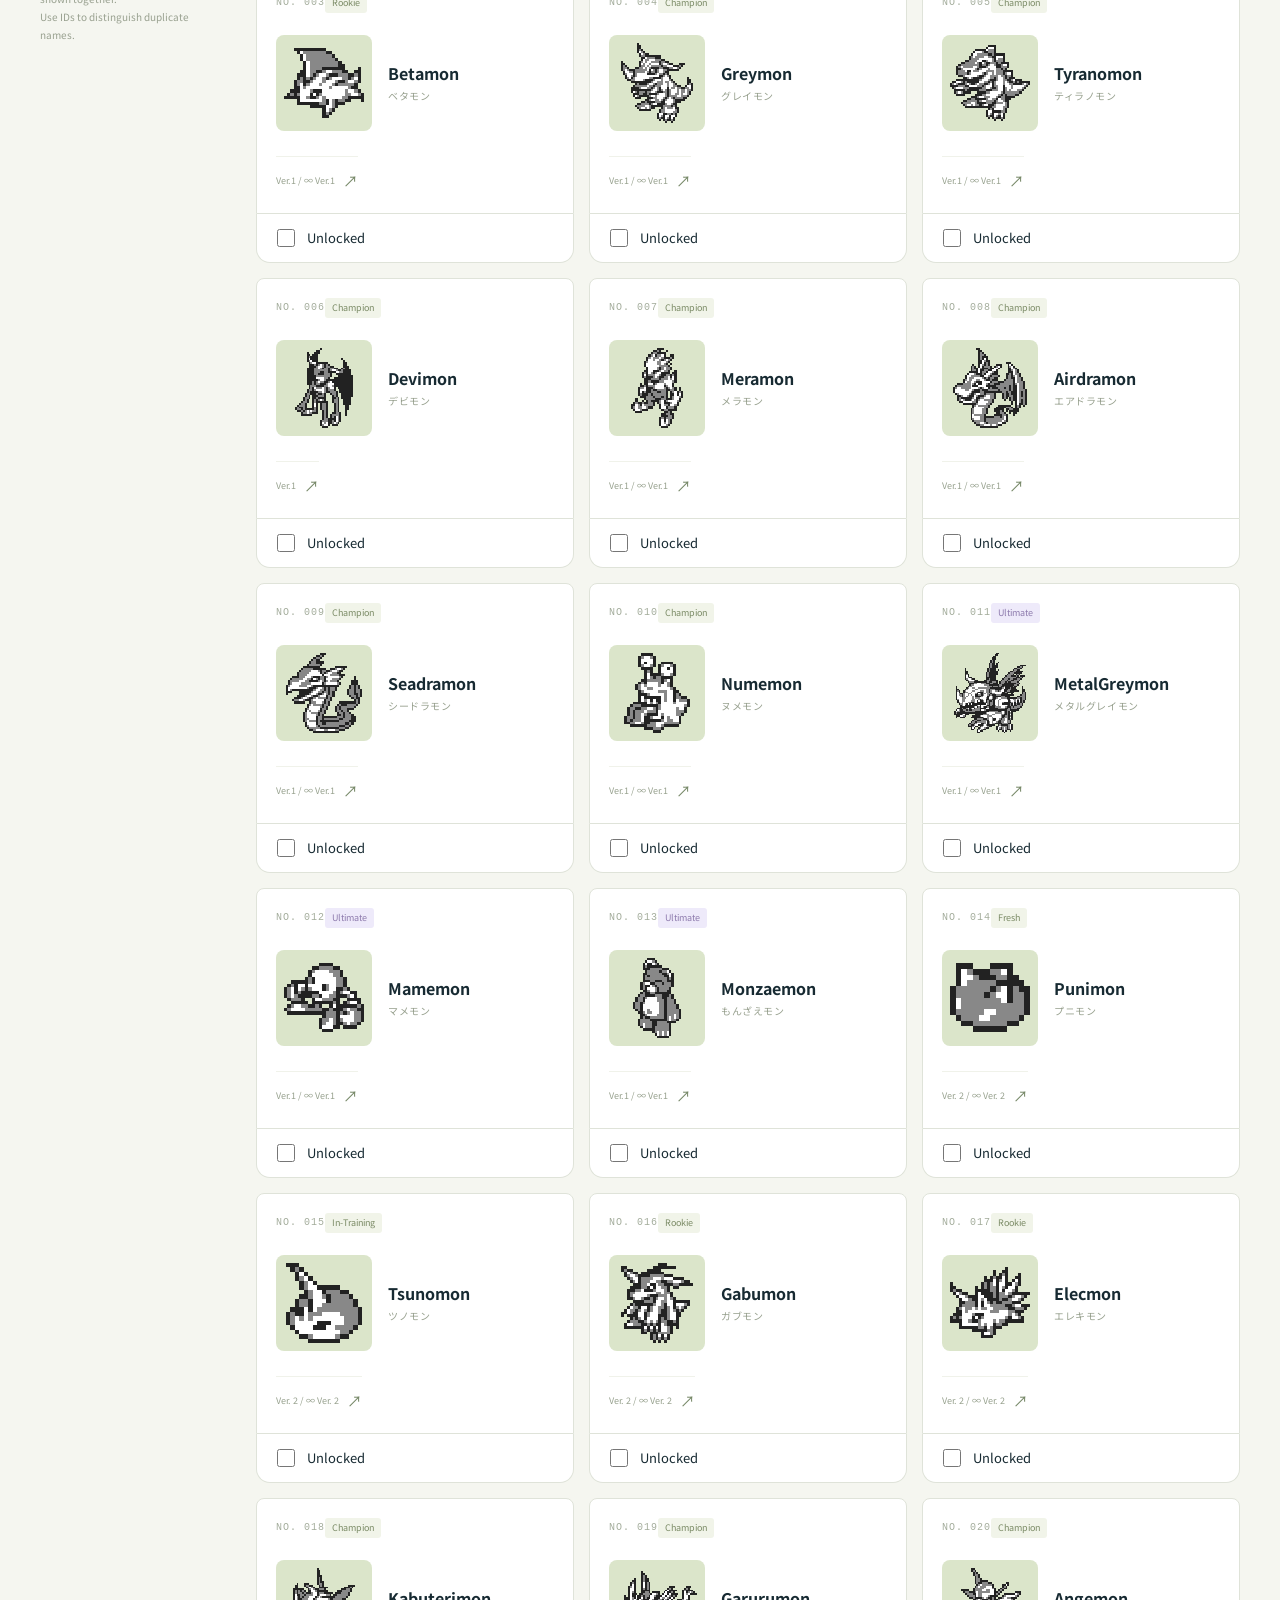
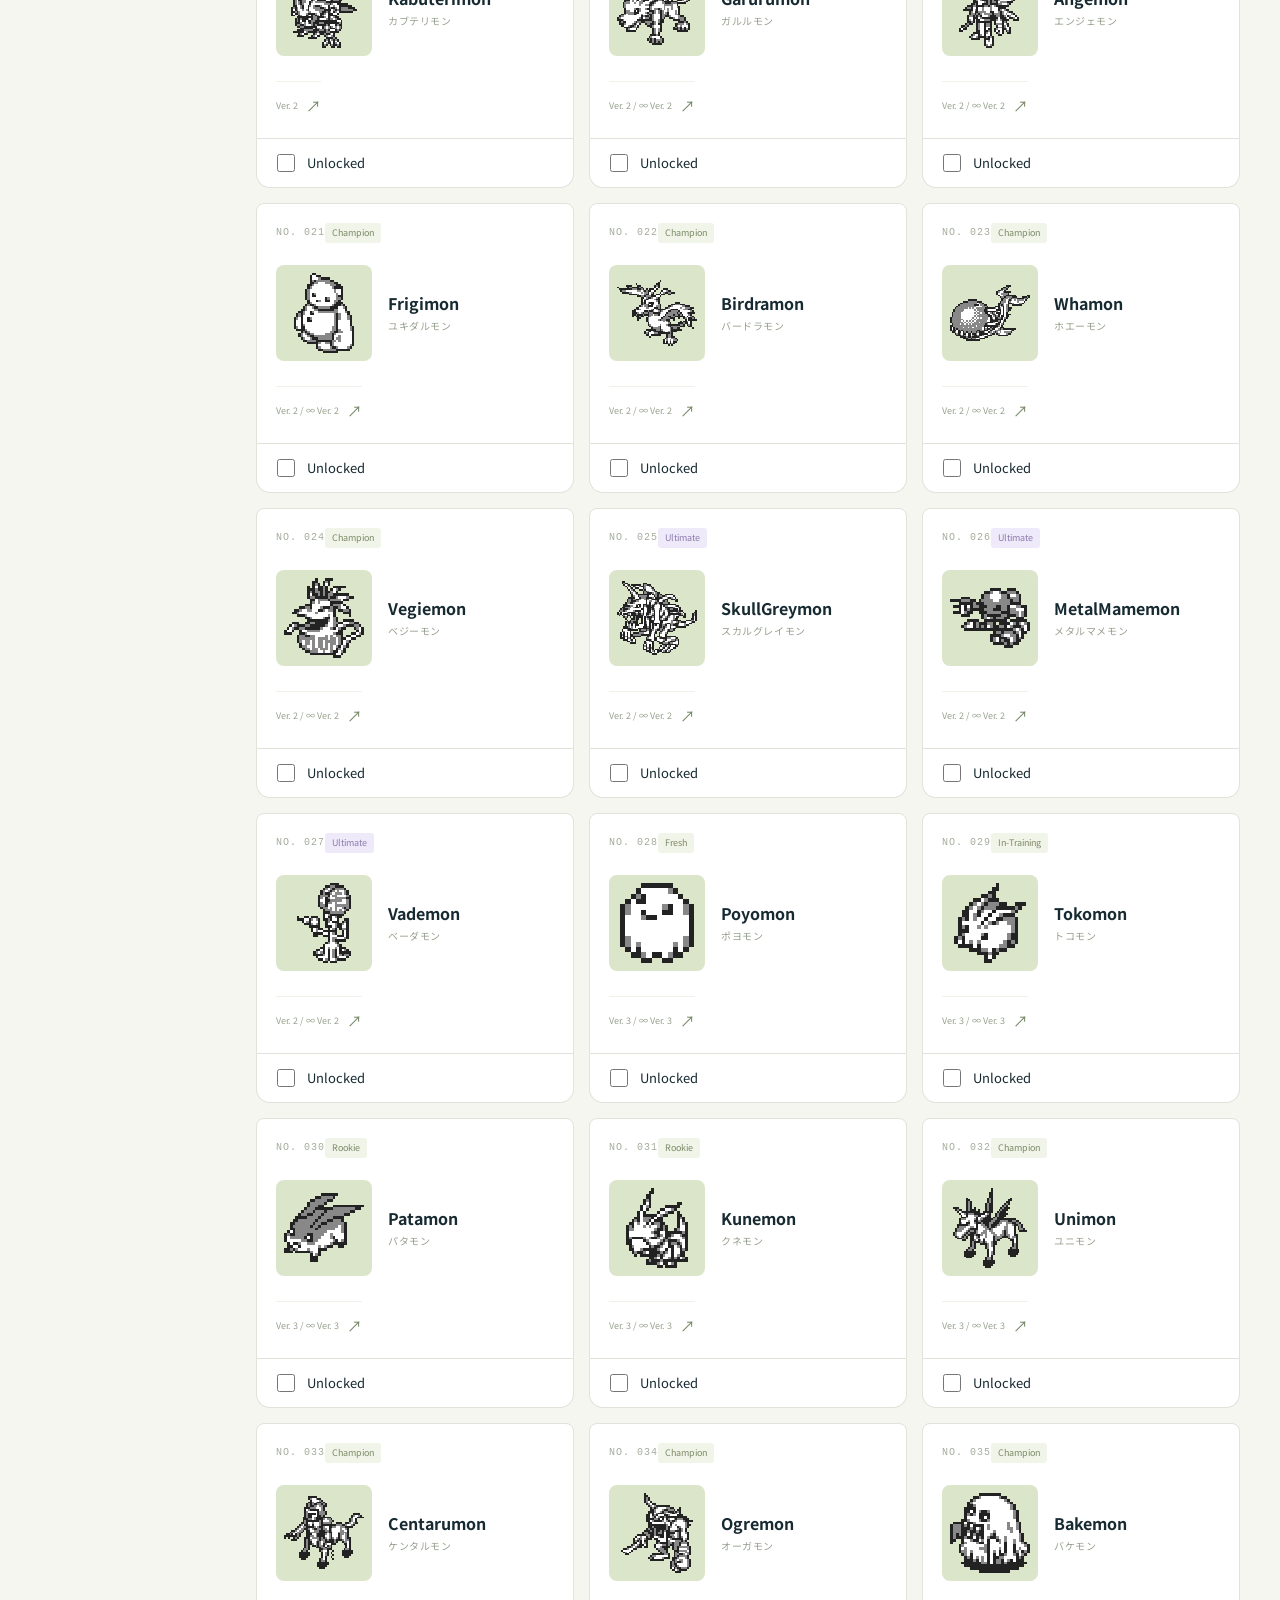
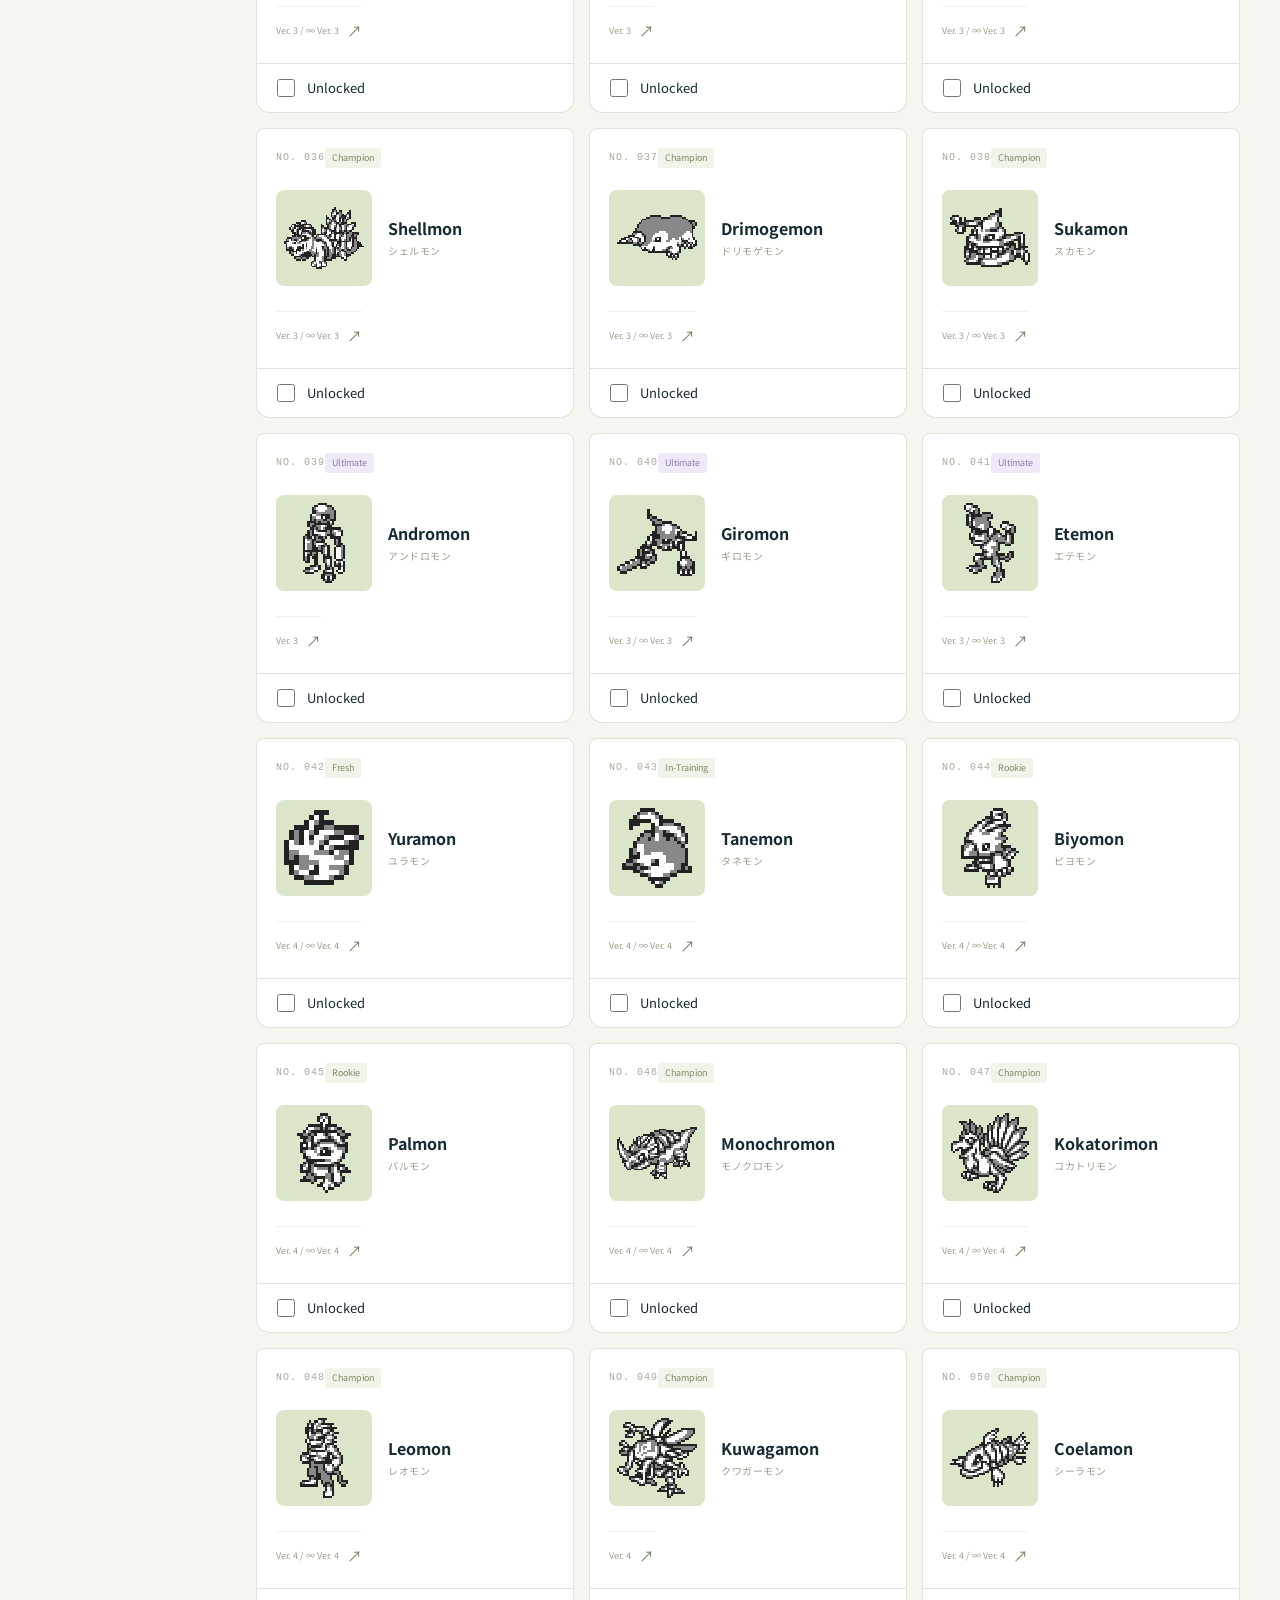
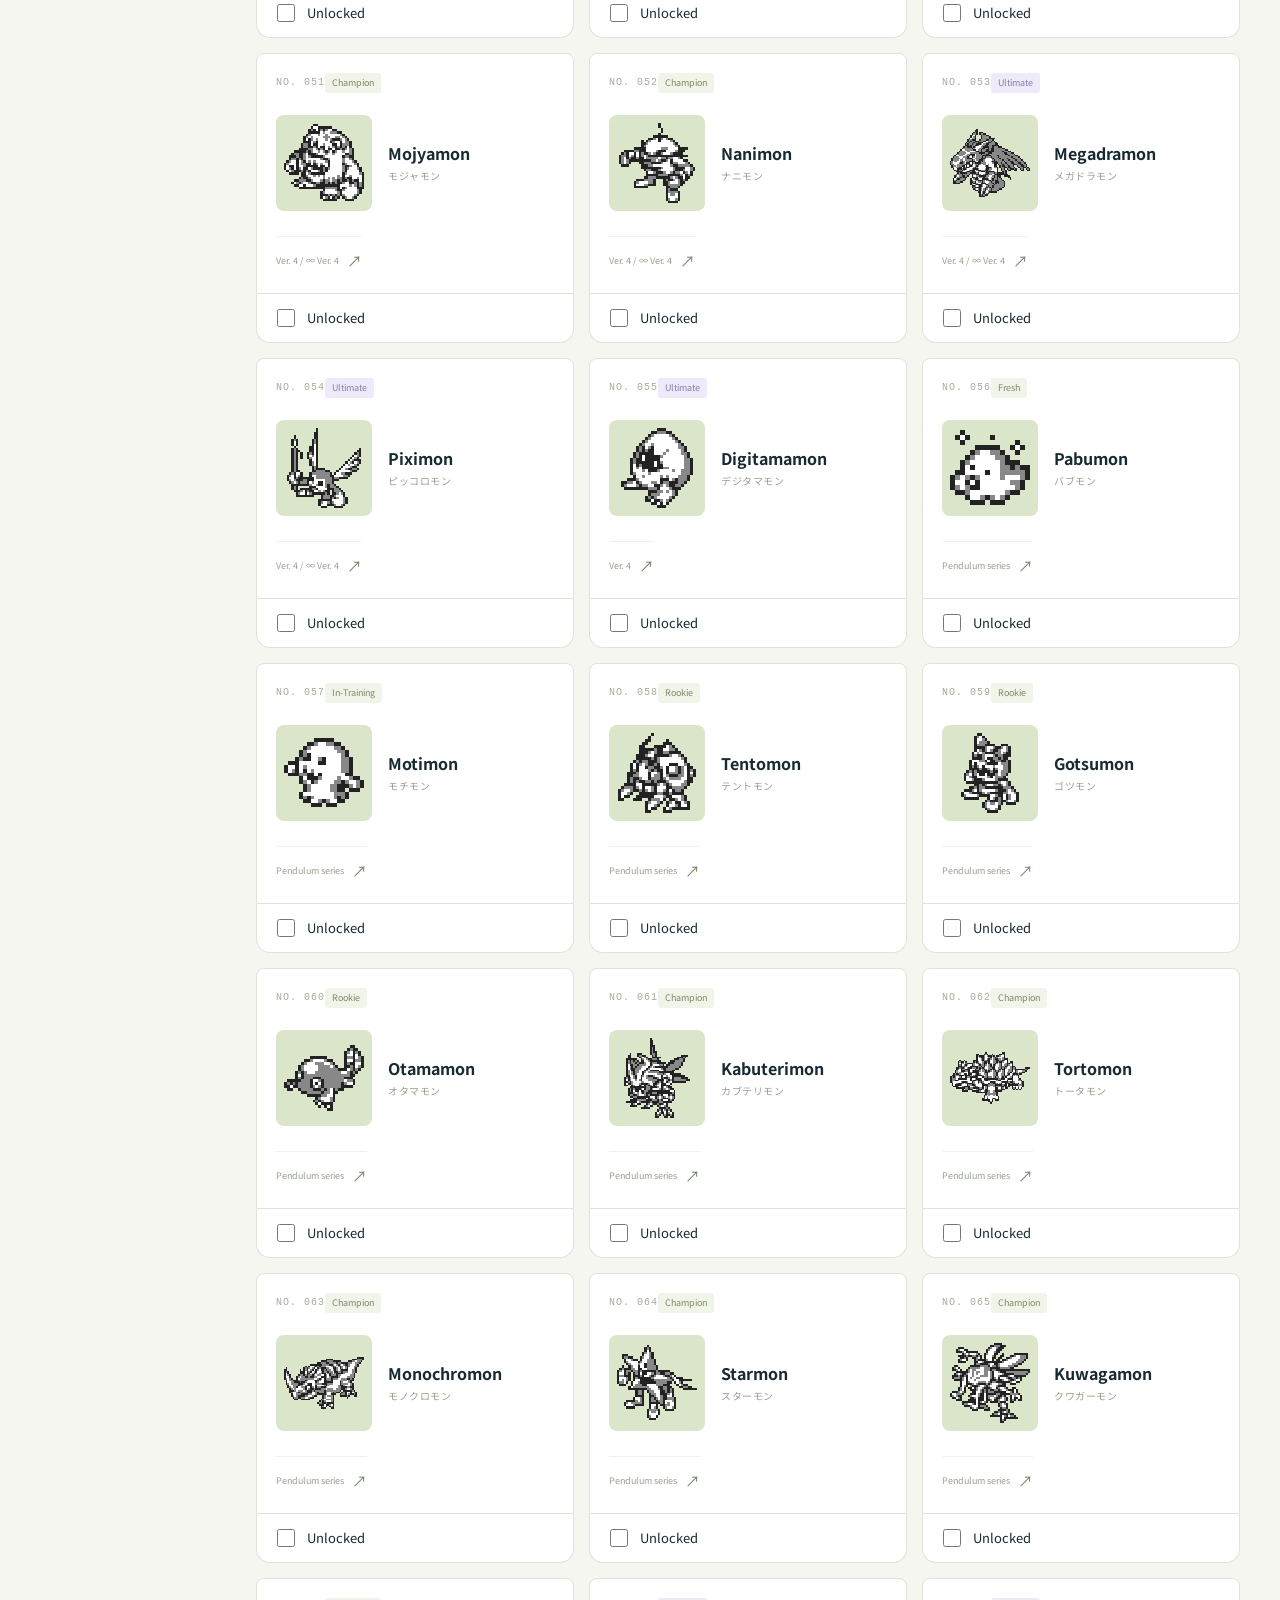
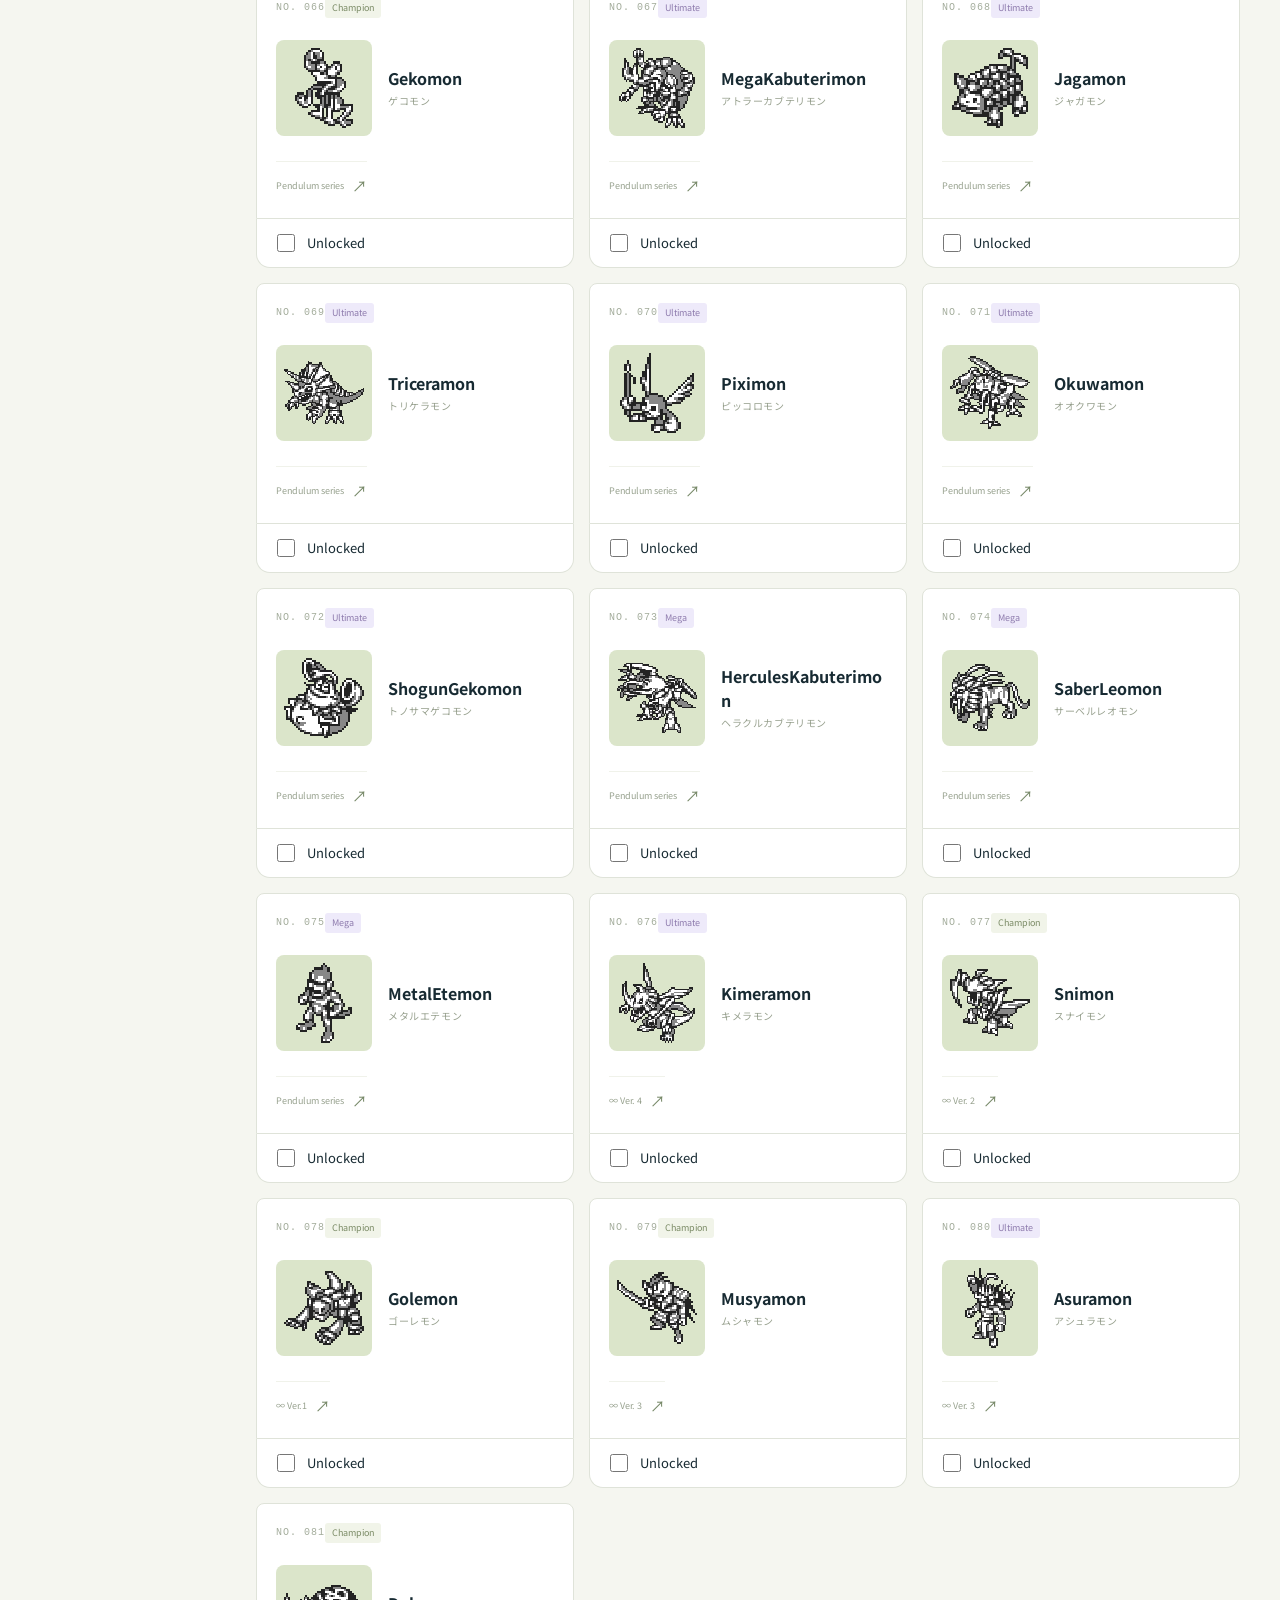
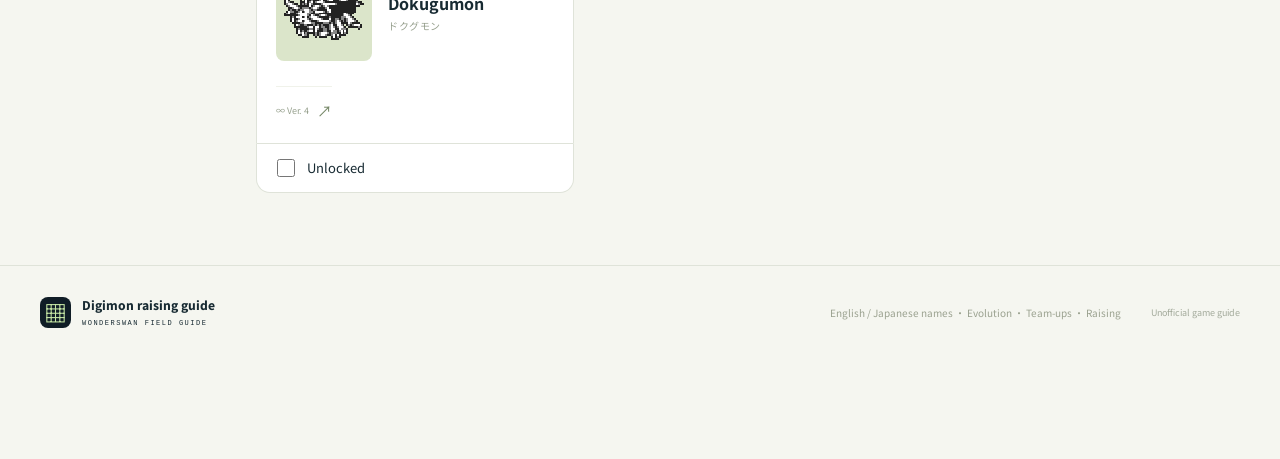
==== commit 074dfebe: "Add files via upload" ====
--- a/index_en.html
+++ b/index_en.html
@@ -29,5 +29,5 @@
  <div id="view"></div></section></main>
  <footer><div class="footer-inner"><div class="brand footer-brand"><span class="brand-mark" aria-hidden="true">▦</span><span>Digimon raising guide<span class="brand-sub">WONDERSWAN FIELD GUIDE</span></span></div><p>English / Japanese names · Evolution · Team-ups · Raising</p><span class="footer-small">Unofficial game guide</span></div></footer>
  <dialog id="detail" aria-labelledby="detail-title"><div id="detail-content"></div></dialog>
-  <div id="digikidult-contact" class="bottom-social-banner" role="complementary" aria-label="Follow DigiKidult"><img class="digikidult-logo" src="./digikidult-logo.png" alt="DigiKidult logo" width="52" height="52"><div class="social-credit-group"><p class="social-credit">Managed by DigiKidult 被選中嘅大細路</p><div class="social-links" role="group" aria-label="DigiKidult social links"><a href="https://www.facebook.com/digikidult" target="_blank" rel="noopener noreferrer" aria-label="DigiKidult on Facebook (opens in a new tab)" title="Facebook · @digikidult"><svg viewBox="0 0 24 24" width="20" height="20" aria-hidden="true"><path fill="currentColor" d="M22 12a10 10 0 1 0-11.56 9.88v-6.99H7.9V12h2.54V9.8c0-2.5 1.49-3.89 3.77-3.89 1.09 0 2.23.2 2.23.2v2.45h-1.26c-1.24 0-1.63.77-1.63 1.56V12h2.78l-.44 2.89h-2.34v6.99A10 10 0 0 0 22 12Z"/></svg></a><a href="https://www.instagram.com/digikidult/" target="_blank" rel="noopener noreferrer" aria-label="DigiKidult on Instagram (opens in a new tab)" title="Instagram · @digikidult"><svg viewBox="0 0 24 24" width="20" height="20" aria-hidden="true"><g fill="none" stroke="currentColor" stroke-width="1.8"><rect x="3" y="3" width="18" height="18" rx="5"/><circle cx="12" cy="12" r="4"/></g><circle cx="17.5" cy="6.5" r="1" fill="currentColor"/></svg></a><a href="https://www.threads.net/@digikidult" target="_blank" rel="noopener noreferrer" aria-label="DigiKidult on Threads (opens in a new tab)" title="Threads · @digikidult"><svg viewBox="0 0 24 24" width="20" height="20" aria-hidden="true"><path fill="none" stroke="currentColor" stroke-width="1.8" stroke-linecap="round" stroke-linejoin="round" d="M19.3 7.2C18.1 3.9 15.9 2.5 12.4 2.5 6.3 2.5 3.5 6.1 3.5 12s3.1 9.5 8.7 9.5c5.1 0 8.1-2.7 8.1-6.3 0-3.1-2.8-5-6.8-5-3.3 0-5.2 1.5-5.2 3.6 0 1.9 1.6 3.1 3.7 3.1 3.2 0 4.4-2.3 4.4-5.7 0-3.1-1.4-4.9-4.2-4.9-1.7 0-3 .7-3.8 1.9"/></svg></a><a href="https://x.com/digikidult" target="_blank" rel="noopener noreferrer" aria-label="DigiKidult on X (opens in a new tab)" title="X · @digikidult"><svg viewBox="0 0 24 24" width="20" height="20" aria-hidden="true"><path fill="currentColor" d="M18.9 2H22l-6.8 7.8L23.2 22h-6.3L12 14.6 5.5 22H2.3l8.2-9.4L2.8 2h6.5l4.5 6.6L18.9 2Zm-1.1 18h1.7L8.3 3.9H6.5L17.8 20Z"/></svg></a></div></div></div>
+  <div id="digikidult-contact" class="bottom-social-banner" role="complementary" aria-label="Follow DigiKidult"><img class="digikidult-logo" src="./digikidult-logo.jpg" alt="DigiKidult logo" width="52" height="52"><div class="social-credit-group"><p class="social-credit">Managed by DigiKidult 被選中嘅大細路</p><div class="social-links" role="group" aria-label="DigiKidult social links"><a href="https://www.facebook.com/digikidult" target="_blank" rel="noopener noreferrer" aria-label="DigiKidult on Facebook (opens in a new tab)" title="Facebook · @digikidult"><svg viewBox="0 0 24 24" width="20" height="20" aria-hidden="true"><path fill="currentColor" d="M22 12a10 10 0 1 0-11.56 9.88v-6.99H7.9V12h2.54V9.8c0-2.5 1.49-3.89 3.77-3.89 1.09 0 2.23.2 2.23.2v2.45h-1.26c-1.24 0-1.63.77-1.63 1.56V12h2.78l-.44 2.89h-2.34v6.99A10 10 0 0 0 22 12Z"/></svg></a><a href="https://www.instagram.com/digikidult/" target="_blank" rel="noopener noreferrer" aria-label="DigiKidult on Instagram (opens in a new tab)" title="Instagram · @digikidult"><svg viewBox="0 0 24 24" width="20" height="20" aria-hidden="true"><g fill="none" stroke="currentColor" stroke-width="1.8"><rect x="3" y="3" width="18" height="18" rx="5"/><circle cx="12" cy="12" r="4"/></g><circle cx="17.5" cy="6.5" r="1" fill="currentColor"/></svg></a><a href="https://www.threads.net/@digikidult" target="_blank" rel="noopener noreferrer" aria-label="DigiKidult on Threads (opens in a new tab)" title="Threads · @digikidult"><svg viewBox="0 0 24 24" width="20" height="20" aria-hidden="true"><path fill="none" stroke="currentColor" stroke-width="1.8" stroke-linecap="round" stroke-linejoin="round" d="M19.3 7.2C18.1 3.9 15.9 2.5 12.4 2.5 6.3 2.5 3.5 6.1 3.5 12s3.1 9.5 8.7 9.5c5.1 0 8.1-2.7 8.1-6.3 0-3.1-2.8-5-6.8-5-3.3 0-5.2 1.5-5.2 3.6 0 1.9 1.6 3.1 3.7 3.1 3.2 0 4.4-2.3 4.4-5.7 0-3.1-1.4-4.9-4.2-4.9-1.7 0-3 .7-3.8 1.9"/></svg></a><a href="https://x.com/digikidult" target="_blank" rel="noopener noreferrer" aria-label="DigiKidult on X (opens in a new tab)" title="X · @digikidult"><svg viewBox="0 0 24 24" width="20" height="20" aria-hidden="true"><path fill="currentColor" d="M18.9 2H22l-6.8 7.8L23.2 22h-6.3L12 14.6 5.5 22H2.3l8.2-9.4L2.8 2h6.5l4.5 6.6L18.9 2Zm-1.1 18h1.7L8.3 3.9H6.5L17.8 20Z"/></svg></a></div></div></div>
 </body></html>
--- a/style.css
+++ b/style.css
@@ -29,3 +29,5 @@
 
 /* Collection checklist */
 .collection-summary{padding:22px;border:1px solid var(--line);border-radius:16px;margin-bottom:26px;background:#f3f5ed}.collection-heading{display:flex;justify-content:space-between;align-items:center;gap:12px;flex-wrap:wrap}.collection-heading h3{margin:0;font-size:18px}.collection-heading strong{font-variant-numeric:tabular-nums;color:#486b3d}.collection-summary progress{display:block;width:100%;height:12px;margin-top:16px;accent-color:#64834f;border:0;border-radius:20px;overflow:hidden}.collection-summary progress::-webkit-progress-bar{background:#dce3d5}.collection-summary progress::-webkit-progress-value{background:#64834f;border-radius:20px}.collection-summary progress::-moz-progress-bar{background:#64834f}.collection-summary p{font-size:12px;color:#596753;margin:10px 0 0}.collection-card{min-width:0;display:flex;flex-direction:column}.collection-card .mon-card{width:100%;flex:1;border-bottom-left-radius:0;border-bottom-right-radius:0}.unlock-label{display:flex;align-items:center;gap:9px;padding:12px 16px;border:1px solid var(--line);border-top:0;border-radius:0 0 14px 14px;background:#fff;cursor:pointer;font-size:13px}.unlock-label input{width:18px;height:18px;accent-color:#64834f;cursor:pointer}.collection-card.is-unlocked .unlock-label{background:#eaf1e4;color:#3e6033}.unlock-label:focus-within{outline:2px solid #64834f;outline-offset:2px}
+.collection-tools{display:flex;justify-content:space-between;align-items:center;gap:12px;flex-wrap:wrap;margin-top:18px}.collection-tools .pills{margin:0}.collection-backup{display:flex;gap:8px;flex-wrap:wrap}.collection-message:empty{display:none}.collection-summary .pill{font-size:13px}
+.evolution-reminder{margin-bottom:20px}
--- a/bottom-bar.css
+++ b/bottom-bar.css
@@ -9,3 +9,4 @@
 .bottom-social-banner .social-credit{margin:0;color:var(--ink);font-size:11px;line-height:1.5;white-space:nowrap;text-align:center}
 .bottom-social-banner .social-credit-group .social-links{margin:0;justify-content:center}
 @media(max-width:380px){.bottom-social-banner{gap:10px;padding-left:10px;padding-right:10px}.bottom-social-banner .social-credit{font-size:10px}.bottom-social-banner .digikidult-logo{width:42px;height:42px}}
+.bottom-social-banner .digikidult-logo{object-fit:contain;clip-path:none;border-radius:50%}
